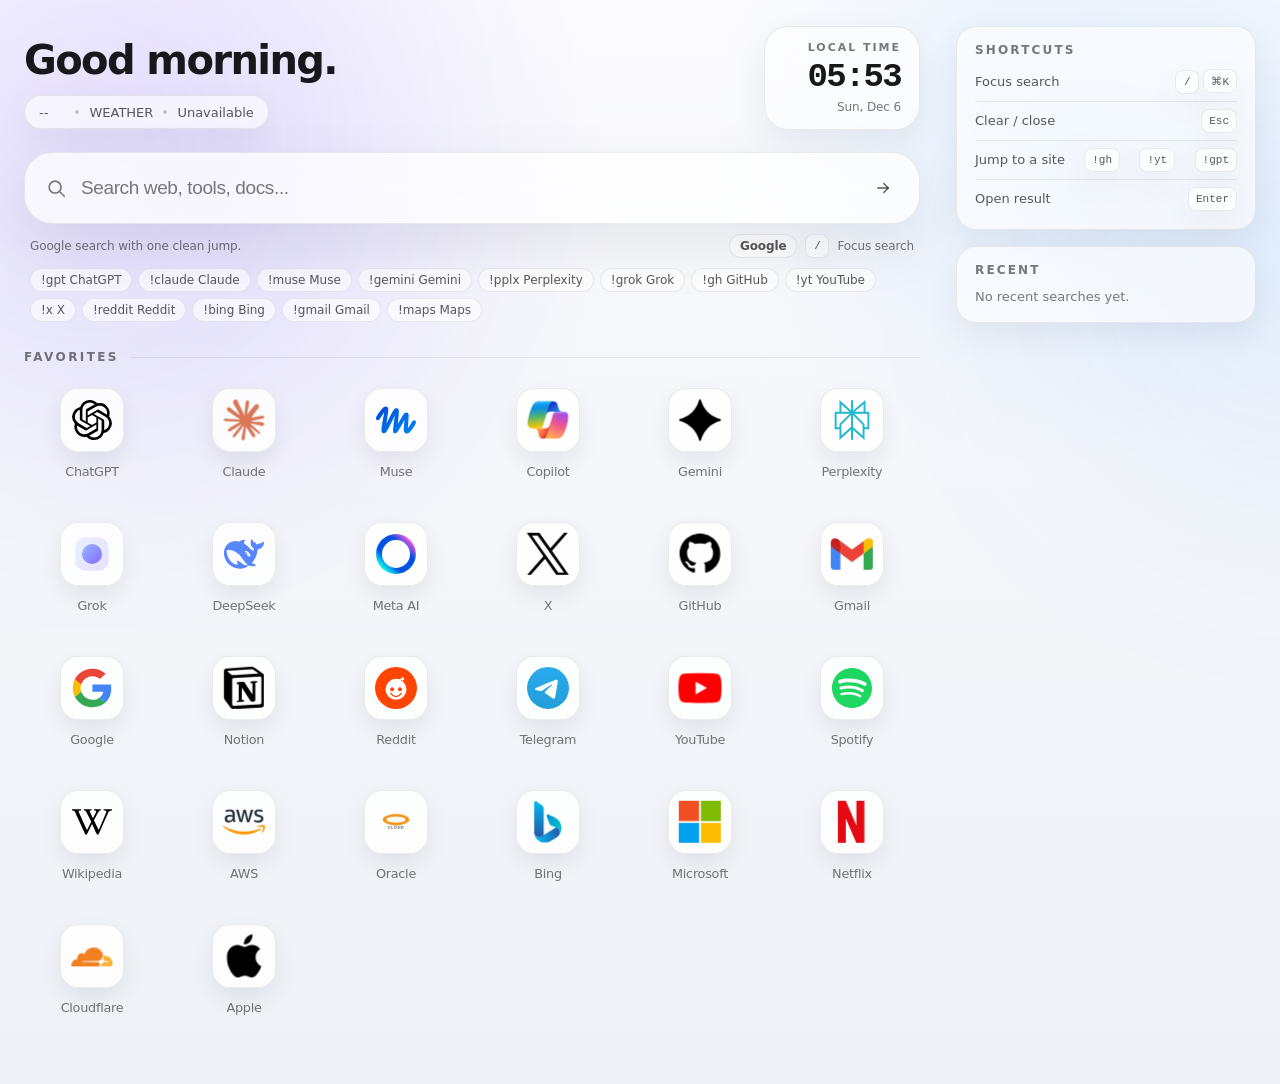
==== index.html @ a93d39d0 "Fix Grok icon: use official logomark (grok-v2.svg)" ====
<!doctype html>
<html lang="en">
<head>
  <meta charset="utf-8" />
  <meta name="viewport" content="width=device-width,initial-scale=1,viewport-fit=cover" />
  <title>Harveyi</title>
  <meta name="apple-mobile-web-app-capable" content="yes" />
  <meta name="apple-mobile-web-app-status-bar-style" content="black-translucent" />
  <meta name="color-scheme" content="light dark" />
  <meta name="theme-color" content="#f5f6fb" />

  <meta name="description" content="Harveyi — Google search with one clean jump to ChatGPT, Claude, Gemini, GitHub, Gmail, Notion, YouTube and more." />
  <meta name="theme-color" media="(prefers-color-scheme: light)" content="#f5f6fb" />
  <meta name="theme-color" media="(prefers-color-scheme: dark)" content="#091018" />
  <link rel="icon" href="data:image/svg+xml,%3Csvg xmlns='http://www.w3.org/2000/svg' viewBox='0 0 64 64'%3E%3Crect width='64' height='64' rx='16' fill='%237c5cff'/%3E%3Ctext x='32' y='44' font-size='36' font-family='sans-serif' font-weight='700' text-anchor='middle' fill='white'%3EH%3C/text%3E%3C/svg%3E" />

  <style>
    :root{
      --ease: cubic-bezier(0.16, 1, 0.3, 1);
      --bg-top:#fbfbfd;
      --bg-bottom:#eef1f7;
      --text:#18181b;
      --muted:rgba(24,24,27,0.58);
      --muted-strong:rgba(24,24,27,0.72);
      --hair:rgba(24,24,27,0.08);
      --surface:rgba(255,255,255,0.62);
      --surface-strong:rgba(255,255,255,0.84);
      --panel:rgba(255,255,255,0.72);
      --focus:rgba(0,122,255,0.24);
      --focus-border:rgba(0,122,255,0.42);
      --icon-default-opacity:0.68;
      --glow-opacity:0.14;
      --shadow-soft:0 12px 34px rgba(10,16,32,0.06);
      --shadow-panel:0 22px 60px rgba(10,16,32,0.08);
      --shadow-card:0 10px 22px rgba(10,16,32,0.07);
    }

    body.theme-night{
      --bg-top:#091018;
      --bg-bottom:#050913;
      --text:rgba(255,255,255,0.94);
      --muted:rgba(255,255,255,0.58);
      --muted-strong:rgba(255,255,255,0.74);
      --hair:rgba(255,255,255,0.10);
      --surface:rgba(17,23,34,0.62);
      --surface-strong:rgba(255,255,255,0.06);
      --panel:rgba(12,16,24,0.68);
      --focus:rgba(10,132,255,0.28);
      --focus-border:rgba(10,132,255,0.48);
      --icon-default-opacity:0.92;
      --glow-opacity:0.24;
      --shadow-soft:0 12px 36px rgba(0,0,0,0.22);
      --shadow-panel:0 28px 72px rgba(0,0,0,0.30);
      --shadow-card:0 14px 30px rgba(0,0,0,0.18);
    }

    *{ box-sizing:border-box; }
    html,body{ min-height:100%; }
    body{
      margin:0;
      min-height:100vh;
      font-family:-apple-system, BlinkMacSystemFont, "Segoe UI", system-ui, sans-serif;
      color:var(--text);
      background:
        radial-gradient(circle at 18% 18%, rgba(124,92,255,0.10), transparent 28%),
        radial-gradient(circle at 82% 12%, rgba(0,122,255,0.08), transparent 24%),
        linear-gradient(180deg, var(--bg-top), var(--bg-bottom));
      -webkit-font-smoothing:antialiased;
      text-rendering:optimizeLegibility;
      overflow-x:hidden;
      transition:background 900ms var(--ease), color 900ms var(--ease);
    }

    .bg-flow{
      position:fixed;
      inset:-20%;
      pointer-events:none;
      z-index:-2;
      filter:blur(120px);
      opacity:.34;
    }
    .blob{
      position:absolute;
      border-radius:999px;
      animation:drift 70s cubic-bezier(.45, 0, .55, 1) infinite alternate;
      background:radial-gradient(circle, var(--brand-color), transparent 64%);
    }
    .blob-a{
      --brand-color:rgba(124,92,255,0.48);
      width:66vmax;
      height:66vmax;
      left:-6vmax;
      top:-8vmax;
    }
    .blob-b{
      --brand-color:rgba(0,122,255,0.38);
      width:54vmax;
      height:54vmax;
      right:-8vmax;
      top:8vmax;
      animation-duration:82s;
    }

    @keyframes drift{
      from{ transform:translate(-6%, -8%) rotate(0deg); }
      to{ transform:translate(8%, 10%) rotate(12deg); }
    }

    @media (prefers-reduced-motion: reduce){
      *,*::before,*::after{ animation:none !important; transition:none !important; scroll-behavior:auto !important; }
      .bg-flow{ display:none; }
    }

    .wrap{
      width:min(1320px, calc(100% - 48px));
      margin:0 auto;
      padding:calc(26px + env(safe-area-inset-top)) 0 56px;
    }

    /* Desktop: main column + sticky right sidebar */
    .layout{
      display:grid;
      grid-template-columns:minmax(0, 1fr) 300px;
      gap:36px;
      align-items:start;
    }
    .main-col{ min-width:0; }
    .side-col{
      position:sticky;
      top:26px;
      display:flex;
      flex-direction:column;
      gap:16px;
    }
    .side-card{
      padding:16px 18px 18px;
      border-radius:20px;
      border:1px solid var(--hair);
      background:var(--surface);
      box-shadow:var(--shadow-soft);
      backdrop-filter:blur(22px);
      -webkit-backdrop-filter:blur(22px);
    }
    .side-card h3{
      margin:0 0 12px;
      font-size:12px;
      font-weight:700;
      letter-spacing:0.18em;
      text-transform:uppercase;
      color:var(--muted);
    }
    .shortcut-row{
      display:flex;
      align-items:center;
      justify-content:space-between;
      gap:10px;
      padding:7px 0;
      font-size:13px;
      color:var(--muted-strong);
      border-bottom:1px solid var(--hair);
    }
    .shortcut-row:last-child{ border-bottom:0; padding-bottom:0; }
    .shortcut-row:first-of-type{ padding-top:0; }
    .side-card .recent-row{ padding:0; }
    .side-card .recent-row[hidden]{ display:none; }
    .side-empty{
      font-size:13px;
      color:var(--muted);
    }
    @media (max-width:1099px){
      .layout{ display:block; }
      .side-col{ position:static; margin-top:28px; }
    }

    .hero{
      display:flex;
      align-items:flex-end;
      justify-content:space-between;
      gap:18px;
      margin-bottom:22px;
    }

    .hero-main{
      min-width:0;
      flex:1;
    }

    .greet{
      font-size:clamp(28px, 5vw, 38px);
      line-height:1.04;
      font-weight:700;
      letter-spacing:-0.04em;
      margin:0 0 12px;
    }

    .meta-row{
      display:flex;
      align-items:center;
      gap:10px;
      flex-wrap:wrap;
      min-height:36px;
    }

    .meta-pill,
    .time-card,
    .search{
      backdrop-filter:blur(22px);
      -webkit-backdrop-filter:blur(22px);
    }

    .meta-pill{
      display:inline-flex;
      align-items:center;
      gap:10px;
      min-height:34px;
      padding:0 14px;
      border-radius:999px;
      border:1px solid var(--hair);
      background:var(--surface);
      color:var(--muted-strong);
      font-size:13px;
      box-shadow:var(--shadow-soft);
      white-space:nowrap;
      max-width:100%;
    }

    .meta-pill #temp{ min-width:3.2ch; }
    .meta-pill #city{ min-width:7ch; }
    .meta-pill #condition{ min-width:8ch; }
    .sep{
      width:4px;
      height:4px;
      border-radius:999px;
      background:currentColor;
      opacity:.32;
      flex:none;
    }

    .time-card{
      flex:none;
      min-width:156px;
      padding:14px 18px 15px;
      border-radius:24px;
      border:1px solid var(--hair);
      background:var(--surface);
      box-shadow:var(--shadow-soft);
      text-align:right;
    }

    .time-label{
      margin-bottom:6px;
      font-size:11px;
      font-weight:650;
      letter-spacing:0.18em;
      text-transform:uppercase;
      color:var(--muted);
    }

    .clock{
      font-family:ui-monospace, "SF Mono", "JetBrains Mono", Menlo, monospace;
      font-size:clamp(28px, 4vw, 34px);
      line-height:1;
      font-weight:600;
      letter-spacing:-0.05em;
      white-space:nowrap;
    }

    .search-shell{
      margin-bottom:28px;
    }

    .search{
      display:flex;
      align-items:center;
      gap:14px;
      min-height:68px;
      padding:10px 12px 10px 20px;
      border-radius:28px;
      border:1px solid var(--hair);
      background:var(--panel);
      box-shadow:var(--shadow-panel);
      transition:transform .3s var(--ease), border-color .3s var(--ease), box-shadow .3s var(--ease);
    }

    .search:focus-within{
      transform:translateY(-1px) scale(1.005);
      border-color:var(--focus-border);
      box-shadow:0 0 0 4px var(--focus), var(--shadow-panel);
    }

    .search-icon{
      width:22px;
      height:22px;
      color:var(--muted);
      flex:none;
    }

    .search input{
      flex:1;
      width:100%;
      min-width:0;
      border:0;
      outline:none;
      background:transparent;
      color:var(--text);
      font-size:18px;
      letter-spacing:-0.02em;
      padding:0;
    }

    .search input::placeholder{
      color:var(--muted);
    }

    .search button{
      display:grid;
      place-items:center;
      width:48px;
      height:48px;
      border-radius:16px;
      border:1px solid transparent;
      background:transparent;
      color:var(--muted-strong);
      cursor:pointer;
      flex:none;
      transition:transform .22s var(--ease), background .22s var(--ease), color .22s var(--ease), border-color .22s var(--ease);
    }

    .search button:hover,
    .search button:focus-visible{
      outline:none;
      color:var(--text);
      background:var(--surface-strong);
      border-color:var(--focus-border);
      transform:scale(1.04);
    }

    .search-note{
      display:flex;
      align-items:center;
      justify-content:space-between;
      gap:12px;
      padding:10px 6px 0;
      font-size:12px;
      color:var(--muted);
      letter-spacing:-0.01em;
    }

    .date-line{
      margin-top:6px;
      font-size:12px;
      color:var(--muted);
      letter-spacing:-0.01em;
    }
    .engine-chip{
      display:inline-flex;
      align-items:center;
      gap:6px;
      min-height:24px;
      padding:0 10px;
      border-radius:999px;
      border:1px solid var(--hair);
      background:var(--surface);
      font-size:12px;
      font-weight:600;
      color:var(--muted-strong);
      white-space:nowrap;
    }
    .bang-hints{
      display:flex;
      flex-wrap:wrap;
      gap:6px;
      padding:10px 6px 0;
    }
    .bang-hints button{
      border:1px solid var(--hair);
      background:var(--surface);
      color:var(--muted-strong);
      border-radius:999px;
      padding:4px 10px;
      font-size:12px;
      cursor:pointer;
      font-family:inherit;
    }
    .bang-hints button:hover{ color:var(--text); border-color:var(--focus-border); }
    .recent-row{
      display:flex;
      flex-wrap:wrap;
      gap:6px;
      padding:10px 6px 0;
    }
    .recent-row button{
      border:1px solid var(--hair);
      background:transparent;
      color:var(--muted);
      border-radius:999px;
      padding:4px 10px;
      font-size:12px;
      cursor:pointer;
      font-family:inherit;
      max-width:220px;
      overflow:hidden;
      text-overflow:ellipsis;
      white-space:nowrap;
    }
    .recent-row button:hover{ color:var(--text); border-color:var(--focus-border); }
    .search-note-right{
      display:inline-flex;
      align-items:center;
      gap:8px;
      white-space:nowrap;
    }

    .kbd{
      display:inline-grid;
      place-items:center;
      min-width:24px;
      height:24px;
      padding:0 7px;
      border-radius:8px;
      border:1px solid var(--hair);
      background:var(--surface);
      box-shadow:var(--shadow-soft);
      font-family:ui-monospace, "SF Mono", "JetBrains Mono", Menlo, monospace;
      font-size:11px;
      color:var(--muted-strong);
    }

    .section-block{
      margin-top:26px;
    }

    .section-head{
      display:flex;
      align-items:center;
      gap:16px;
      margin-bottom:16px;
    }

    .section-copy{
      display:flex;
      align-items:center;
      gap:12px;
      min-width:0;
      flex:1;
    }

    .section-title{
      font-size:12px;
      font-weight:700;
      letter-spacing:0.20em;
      text-transform:uppercase;
      color:var(--muted);
      white-space:nowrap;
    }

    .section-line{
      height:1px;
      flex:1;
      background:var(--hair);
    }

    .grid{
      display:grid;
      grid-template-columns:repeat(auto-fit, minmax(104px, 1fr));
      gap:24px 18px;
    }

    .item{
      position:relative;
      display:flex;
      flex-direction:column;
      align-items:center;
      gap:12px;
      min-height:106px;
      padding:8px 4px 10px;
      text-decoration:none;
      color:var(--muted);
      border-radius:20px;
      isolation:isolate;
      -webkit-tap-highlight-color:transparent;
      transition:transform .24s var(--ease);
    }

    .item:active{
      transform:scale(0.97);
      transition-duration:.08s;
    }

    .item:focus-visible{ outline:none; }

    .item:focus-visible .icon{
      border-color:var(--focus-border);
      box-shadow:0 0 0 4px var(--focus), 0 16px 34px rgba(0,0,0,0.12);
    }

    .item:focus-visible .label,
    .item.is-active .label{
      color:var(--text);
    }

    .icon{
      width:60px;
      height:60px;
      position:relative;
      display:grid;
      place-items:center;
      overflow:hidden;
      border-radius:18px;
      border:1px solid var(--hair);
      background:var(--surface-strong);
      box-shadow:var(--shadow-card);
      transition:transform .26s var(--ease), box-shadow .26s var(--ease), border-color .26s var(--ease);
    }

    .icon img{
      width:38px;
      height:38px;
      object-fit:contain;
      transform:translateY(var(--y, 0px)) scale(var(--s, 1));
      filter:grayscale(100%) opacity(var(--icon-default-opacity));
      transition:transform .35s var(--ease), filter .35s var(--ease), opacity .35s var(--ease);
      will-change:filter, transform, opacity;
    }

    body.theme-night .white-invert .icon img{
      filter:grayscale(100%) invert(1) brightness(2) opacity(1);
    }

    .icon.gemini img.g1{ position:absolute; opacity:0; }
    .item:hover .icon.gemini img.g0,
    .item.is-active .icon.gemini img.g0{ opacity:0; }
    .item:hover .icon.gemini img.g1,
    .item.is-active .icon.gemini img.g1{ opacity:1; }

    @media (hover:hover) and (pointer:fine){
      .item:hover{ transform:translateY(-2px); }
      .item:hover .icon,
      .item.is-active .icon{
        box-shadow:0 18px 36px rgba(0,0,0,0.12);
      }
      .item:hover .icon img,
      .item.is-active .icon img{
        filter:grayscale(0%) invert(0%) brightness(1) opacity(1) !important;
        transform:translateY(calc(var(--y, 0px) - 6px)) scale(var(--s, 1));
      }
      .item:hover .icon::after,
      .item.is-active .icon::after{
        content:"";
        position:absolute;
        inset:-14px;
        border-radius:22px;
        z-index:-1;
        filter:blur(34px);
        opacity:var(--glow-opacity);
        background:radial-gradient(circle, var(--brand-color, #7c5cff), transparent 72%);
      }
      .item:hover .label{ color:var(--text); }
    }

    .label{
      width:100%;
      max-width:94px;
      font-size:12.8px;
      line-height:1.24;
      text-align:center;
      letter-spacing:-0.02em;
      color:inherit;
      overflow:hidden;
      display:-webkit-box;
      -webkit-box-orient:vertical;
      -webkit-line-clamp:2;
    }

    @media (min-width:1100px){
      .grid{
        grid-template-columns:repeat(6, 1fr);
        gap:22px 16px;
      }
      .icon{ width:64px; height:64px; }
      .icon img{
        filter:grayscale(0%) opacity(1);
        width:40px;
        height:40px;
      }
      .item{ min-height:112px; }
      .search{ min-height:72px; }
      .search input{ font-size:19px; }
      .greet{ font-size:40px; }
    }

    @media (max-width:720px){
      .hero{
        align-items:stretch;
        flex-direction:column;
      }
      .time-card{
        width:100%;
        text-align:left;
      }
    }

    @media (max-width:540px){
      .wrap{
        width:min(100% - 24px, 1080px);
        padding-top:calc(20px + env(safe-area-inset-top));
      }
      .greet{ margin-bottom:10px; }
      .search{
        min-height:62px;
        padding-left:16px;
      }
      .search input{ font-size:17px; }
      .search-note{
        flex-wrap:wrap;
        justify-content:flex-start;
      }
      .grid{
        grid-template-columns:repeat(auto-fit, minmax(92px, 1fr));
        gap:22px 12px;
      }
      .section-head{
        align-items:flex-start;
        flex-wrap:wrap;
      }
    }
  </style>
</head>
<body>
  <div class="bg-flow" aria-hidden="true">
    <div class="blob blob-a"></div>
    <div class="blob blob-b"></div>
  </div>

  <div class="wrap">
    <div class="layout">
    <main class="main-col">
    <header class="hero">
      <div class="hero-main">
        <div id="greet" class="greet">Hello.</div>
        <div class="meta-row">
          <div class="meta-pill" aria-live="polite">
            <span id="temp">…</span>
            <span class="sep" aria-hidden="true"></span>
            <span id="city">WEATHER</span>
            <span class="sep" aria-hidden="true"></span>
            <span id="condition">--</span>
          </div>
        </div>
      </div>

      <div class="time-card" aria-label="Current time">
        <div class="time-label">Local time</div>
        <div class="clock" id="clock">00:00</div>
        <div class="date-line" id="dateLine"></div>
      </div>
    </header>

    <section class="search-shell" aria-label="Quick search">
      <form class="search" id="searchForm" autocomplete="off" role="search" aria-label="Search the web">
        <svg class="search-icon" viewBox="0 0 24 24" fill="none" aria-hidden="true">
          <path d="M21 21l-4.35-4.35" stroke="currentColor" stroke-width="1.8" stroke-linecap="round"/>
          <circle cx="11" cy="11" r="6.5" stroke="currentColor" stroke-width="1.8"/>
        </svg>
        <input
          id="q"
          type="search"
          inputmode="search"
          autocomplete="off"
          autocapitalize="none"
          spellcheck="false"
          placeholder="Search web, tools, docs..."
          aria-label="Search query"
        />
        <button type="submit" aria-label="Search">
          <svg width="18" height="18" viewBox="0 0 24 24" fill="none" aria-hidden="true">
            <path d="M5 12h14" stroke="currentColor" stroke-width="1.8" stroke-linecap="round"/>
            <path d="M13 6l6 6-6 6" stroke="currentColor" stroke-width="1.8" stroke-linecap="round" stroke-linejoin="round"/>
          </svg>
        </button>
      </form>
      <div class="search-note">
        <span>Google search with one clean jump.</span>
        <span class="search-note-right"><span class="engine-chip" id="engineChip">Google</span><span class="kbd">/</span> Focus search</span>
      </div>
      <div class="bang-hints" id="bangHints" aria-label="Quick jumps"></div>
    </section>

    <section class="section-block">
      <div class="section-head">
        <div class="section-copy">
          <span class="section-title">Favorites</span>
          <span class="section-line"></span>
        </div>
      </div>
      <div id="ess" class="grid" role="list"></div>
    </section>

    </main>
    <aside class="side-col" aria-label="Shortcuts and recent">
      <div class="side-card">
        <h3>Shortcuts</h3>
        <div class="shortcut-row"><span>Focus search</span><span><span class="kbd">/</span> <span class="kbd">⌘K</span></span></div>
        <div class="shortcut-row"><span>Clear / close</span><span class="kbd">Esc</span></div>
        <div class="shortcut-row"><span>Jump to a site</span><span class="kbd">!gh</span> <span class="kbd">!yt</span> <span class="kbd">!gpt</span></div>
        <div class="shortcut-row"><span>Open result</span><span class="kbd">Enter</span></div>
      </div>
      <div class="side-card">
        <h3>Recent</h3>
        <div class="recent-row" id="recentRow" aria-label="Recent searches" hidden></div>
        <div class="side-empty" id="recentEmpty">No recent searches yet.</div>
      </div>
    </aside>
    </div>
  </div>

  <script>
    const ICON_BASE = "icons/";
    const SEARCH_ENGINE = "https://www.google.com/search?q=";
    // !bang quick jumps: type "!gh react" to search GitHub, "!yt lofi" for YouTube, etc.
    const BANGS = {
      g:      { label:"Google",  url:q => "https://www.google.com/search?q=" + encodeURIComponent(q) },
      google: { label:"Google",  url:q => "https://www.google.com/search?q=" + encodeURIComponent(q) },
      bing:   { label:"Bing",    url:q => "https://www.bing.com/search?q=" + encodeURIComponent(q) },
      yt:     { label:"YouTube", url:q => "https://www.youtube.com/results?search_query=" + encodeURIComponent(q) },
      youtube:{ label:"YouTube", url:q => "https://www.youtube.com/results?search_query=" + encodeURIComponent(q) },
      gh:     { label:"GitHub",  url:q => "https://github.com/search?q=" + encodeURIComponent(q) },
      github: { label:"GitHub",  url:q => "https://github.com/search?q=" + encodeURIComponent(q) },
      x:      { label:"X",       url:q => "https://x.com/search?q=" + encodeURIComponent(q) },
      reddit: { label:"Reddit",  url:q => "https://www.reddit.com/search/?q=" + encodeURIComponent(q) },
      gpt:    { label:"ChatGPT", url:q => "https://chatgpt.com/?q=" + encodeURIComponent(q) },
      chatgpt:{ label:"ChatGPT", url:q => "https://chatgpt.com/?q=" + encodeURIComponent(q) },
      claude: { label:"Claude",  url:q => "https://claude.ai/new?q=" + encodeURIComponent(q) },
      muse:   { label:"Muse",    url:q => "https://muse.ai/" },
      gemini: { label:"Gemini",  url:q => "https://gemini.google.com/app?q=" + encodeURIComponent(q) },
      copilot:{ label:"Copilot", url:q => "https://copilot.microsoft.com/?q=" + encodeURIComponent(q) },
      pplx:   { label:"Perplexity", url:q => "https://www.perplexity.ai/search?q=" + encodeURIComponent(q) },
      perplexity:{ label:"Perplexity", url:q => "https://www.perplexity.ai/search?q=" + encodeURIComponent(q) },
      grok:   { label:"Grok",    url:q => "https://grok.com/?q=" + encodeURIComponent(q) },
      deepseek:{ label:"DeepSeek", url:q => "https://chat.deepseek.com/" },
      metaai: { label:"Meta AI", url:q => "https://www.meta.ai/" },
      wiki:   { label:"Wikipedia", url:q => "https://en.wikipedia.org/wiki/Special:Search?search=" + encodeURIComponent(q) },
      spotify:{ label:"Spotify", url:q => "https://open.spotify.com/search/" + encodeURIComponent(q) },
      gmail:  { label:"Gmail",   url:q => "https://mail.google.com/mail/u/0/#search/" + encodeURIComponent(q) },
      maps:   { label:"Maps",    url:q => "https://www.google.com/maps/search/" + encodeURIComponent(q) },
    };
    const BANG_ORDER = ["gpt","claude","muse","gemini","pplx","grok","gh","yt","x","reddit","bing","gmail","maps"];
    const STORAGE_KEY_RECENT = "harveyi-recent-searches";
    const FALLBACK_LOCATION = { latitude: 36.0671, longitude: 120.3826, city: "QINGDAO" };
    const WEATHER_REFRESH_MS = 10 * 60 * 1000;
    const LOCATION_CACHE_MS = 30 * 60 * 1000;
    const FALLBACK_ICON = "data:image/svg+xml;charset=utf-8," + encodeURIComponent(`
      <svg xmlns="http://www.w3.org/2000/svg" width="72" height="72" viewBox="0 0 72 72">
        <defs>
          <linearGradient id="g" x1="0" x2="1" y1="0" y2="1">
            <stop offset="0%" stop-color="#8bb3ff"/>
            <stop offset="100%" stop-color="#7c5cff"/>
          </linearGradient>
        </defs>
        <rect x="6" y="6" width="60" height="60" rx="18" fill="url(#g)" opacity=".18"/>
        <circle cx="36" cy="36" r="18" fill="url(#g)" opacity=".9"/>
      </svg>
    `);

    const WEATHER_TEXT = {
      0: "Clear",
      1: "Mainly clear",
      2: "Partly cloudy",
      3: "Overcast",
      45: "Fog",
      48: "Rime fog",
      51: "Light drizzle",
      53: "Drizzle",
      55: "Dense drizzle",
      56: "Freezing drizzle",
      57: "Dense freezing drizzle",
      61: "Light rain",
      63: "Rain",
      65: "Heavy rain",
      66: "Freezing rain",
      67: "Heavy freezing rain",
      71: "Light snow",
      73: "Snow",
      75: "Heavy snow",
      77: "Snow grains",
      80: "Rain showers",
      81: "Heavy showers",
      82: "Violent showers",
      85: "Snow showers",
      86: "Heavy snow showers",
      95: "Thunderstorm",
      96: "Storm + hail",
      99: "Severe storm + hail"
    };

    const SITES = [
      { name:"ChatGPT", url:"https://chatgpt.com/", icon:"openai.svg", color:"#10a37f", section:"favorites", scale:1.00, offsetY:0, invertInDark:true },
      { name:"Claude", url:"https://claude.ai/", icon:"claude-color.svg", color:"#d97757", section:"favorites", scale:1.02, offsetY:0 },
      { name:"Muse", url:"https://muse.ai/", icon:"muse-v2.svg", color:"#0081fb", section:"favorites", scale:1.00, offsetY:0 },
      { name:"Copilot", url:"https://copilot.microsoft.com/", icon:"copilot-color.svg", color:"#0078d4", section:"favorites", scale:1.02, offsetY:0 },
      { name:"Gemini", url:"https://gemini.google.com/", icons:["gemini.svg", "gemini-color.svg"], dual:true, color:"#4e85ff", section:"favorites", scale:1.14, offsetY:0, invertInDark:true },
      { name:"Perplexity", url:"https://www.perplexity.ai/", icon:"perplexity-color.svg", color:"#20808d", section:"favorites", scale:1.00, offsetY:0 },
      { name:"Grok", url:"https://grok.com/", icon:"grok-v2.svg", color:"#000000", section:"favorites", scale:1.00, offsetY:0, invertInDark:true },
      { name:"DeepSeek", url:"https://chat.deepseek.com/", icon:"deepseek-color.svg", color:"#4d6bfe", section:"favorites", scale:1.00, offsetY:0 },
      { name:"Meta AI", url:"https://www.meta.ai/", icon:"metaai-color.svg", color:"#0081fb", section:"favorites", scale:1.00, offsetY:0 },
      { name:"X", url:"https://x.com/", icon:"x.svg", color:"#ffffff", section:"favorites", scale:1.06, offsetY:0, invertInDark:true },
      { name:"GitHub", url:"https://github.com/", icon:"github.svg", color:"#ffffff", section:"favorites", scale:1.02, offsetY:0, invertInDark:true },

      { name:"Gmail", url:"https://mail.google.com/", icon:"google-gmail.svg", color:"#ea4335", section:"favorites", scale:1.06, offsetY:0 },
      { name:"Google", url:"https://www.google.com/", icon:"google-color.svg", color:"#4285f4", section:"favorites", scale:1.05, offsetY:0 },
      { name:"Notion", url:"https://www.notion.so/", icon:"notion.svg", color:"#ffffff", section:"favorites", scale:1.06, offsetY:0, invertInDark:true },
      { name:"Reddit", url:"https://www.reddit.com/", icon:"reddit.svg", color:"#ff4500", section:"favorites", scale:1.05, offsetY:0, invertInDark:true },
      { name:"Telegram", url:"https://web.telegram.org/", icon:"telegram.svg", color:"#2aabee", section:"favorites", scale:1.05, offsetY:0, invertInDark:true },
      { name:"YouTube", url:"https://www.youtube.com/", icon:"youtube_red.svg", color:"#ff0000", section:"favorites", scale:1.08, offsetY:0 },
      { name:"Spotify", url:"https://open.spotify.com/", icon:"spotify-icon.svg", color:"#1db954", section:"favorites", scale:1.00, offsetY:0 },
      { name:"Wikipedia", url:"https://www.wikipedia.org/", icon:"wikipedia-color.svg", color:"#000000", section:"favorites", scale:1.00, offsetY:0, invertInDark:true },

      { name:"AWS", url:"https://aws.amazon.com/", icon:"aws.svg", color:"#ff9900", section:"more", scale:1.06, offsetY:0, invertInDark:true },
      { name:"Oracle", url:"https://www.oracle.com/cloud/sign-in.html/", icon:"oracle.svg", color:"#f80000", section:"more", scale:1.06, offsetY:0 },
      { name:"Bing", url:"https://www.bing.com/", icon:"bing.svg", color:"#008373", section:"more", scale:1.04, offsetY:0, invertInDark:true },
      { name:"Microsoft", url:"https://www.microsoft.com/", icon:"microsoft.svg", color:"#ffffff", section:"more", scale:1.06, offsetY:0, invertInDark:true },
      { name:"Netflix", url:"https://www.netflix.com/", icon:"netflix-icon.svg", color:"#e50914", section:"more", scale:1.06, offsetY:0, invertInDark:true },
      { name:"Cloudflare", url:"https://dash.cloudflare.com/", icon:"cloudflare-color.svg", color:"#f48120", section:"more", scale:1.03, offsetY:0 },
      { name:"Apple", url:"https://www.apple.com/", icon:"apple.svg", color:"#ffffff", section:"more", scale:1.08, offsetY:0, invertInDark:true }
    ];

    let weatherTimer = null;
    let clockTimer = null;
    let locationCache = null;

    function iconPath(filename){
      return ICON_BASE + encodeURIComponent(filename);
    }

    function createIconImage(filename, extraClass = ""){
      const img = document.createElement("img");
      if (extraClass) img.className = extraClass;
      img.src = iconPath(filename);
      img.loading = "lazy";
      img.decoding = "async";
      img.alt = "";
      img.addEventListener("error", () => {
        img.src = FALLBACK_ICON;
      }, { once:true });
      return img;
    }

    function createItem(site){
      const a = document.createElement("a");
      a.className = `item ${site.invertInDark ? "white-invert" : ""}`;
      a.href = site.url;
      a.target = "_blank";
      a.rel = "noopener noreferrer";
      a.role = "listitem";
      a.setAttribute("aria-label", `Open ${site.name}`);
      a.style.setProperty("--brand-color", site.color || "#7c5cff");
      a.style.setProperty("--s", String(site.scale ?? 1));
      a.style.setProperty("--y", `${site.offsetY ?? 0}px`);

      const icon = document.createElement("div");
      icon.className = `icon${site.dual ? " gemini" : ""}`;
      icon.setAttribute("aria-hidden", "true");

      if (site.dual && Array.isArray(site.icons)){
        icon.append(createIconImage(site.icons[0], "g0"), createIconImage(site.icons[1], "g1"));
      } else {
        icon.append(createIconImage(site.icon));
      }

      const label = document.createElement("div");
      label.className = "label";
      label.textContent = site.name;

      a.append(icon, label);
      return a;
    }

    function render(){
      const grid = document.getElementById("ess");
      const frag = document.createDocumentFragment();
      for (const site of SITES){
        frag.appendChild(createItem(site));
      }
      grid.replaceChildren(frag);
    }

    function updateGreeting(now = new Date()){
      const hour = now.getHours();
      let text = "Hello.";
      if (hour < 5) text = "Still up?";
      else if (hour < 12) text = "Good morning.";
      else if (hour < 17) text = "Good afternoon.";
      else if (hour < 22) text = "Good evening.";
      else text = "Good night.";
      document.getElementById("greet").textContent = text;
    }

    function shouldUseDarkTheme(){
      const media = window.matchMedia ? window.matchMedia("(prefers-color-scheme: dark)") : null;
      if (media && typeof media.matches === "boolean") return media.matches;
      const hour = new Date().getHours();
      return hour >= 18 || hour < 7;
    }

    function updateTheme(){
      const isDark = shouldUseDarkTheme();
      document.body.classList.toggle("theme-night", isDark);
      document.documentElement.style.colorScheme = isDark ? "dark" : "light";
      const themeMeta = document.querySelector('meta[name="theme-color"]');
      if (themeMeta) themeMeta.setAttribute("content", isDark ? "#091018" : "#f5f6fb");
    }

    function formatTime(date){
      return new Intl.DateTimeFormat(navigator.language || "en-US", {
        hour: "2-digit",
        minute: "2-digit",
        hour12: false,
        hourCycle: "h23"
      }).format(date);
    }

    function updateClock(){
      const now = new Date();
      document.getElementById("clock").textContent = formatTime(now);
      const dateEl = document.getElementById("dateLine");
      if (dateEl){
        dateEl.textContent = new Intl.DateTimeFormat(navigator.language || "en-US", {
          weekday: "short", month: "short", day: "numeric"
        }).format(now);
      }
      updateGreeting(now);
      updateTheme();
    }

    function scheduleClock(){
      updateClock();
      clearTimeout(clockTimer);
      const now = new Date();
      const msUntilNextMinute = ((60 - now.getSeconds()) * 1000) - now.getMilliseconds() + 20;
      clockTimer = setTimeout(scheduleClock, msUntilNextMinute);
    }

    async function fetchJSON(url, { timeout = 5000 } = {}){
      const controller = new AbortController();
      const timer = setTimeout(() => controller.abort(), timeout);
      try {
        const response = await fetch(url, {
          cache: "no-store",
          signal: controller.signal,
          headers: { "Accept": "application/json" }
        });
        if (!response.ok) throw new Error(`HTTP ${response.status}`);
        return await response.json();
      } finally {
        clearTimeout(timer);
      }
    }

    async function getGrantedGeolocation(){
      if (!("geolocation" in navigator)) return null;
      try {
        if (!("permissions" in navigator) || !navigator.permissions.query) return null;
        const status = await navigator.permissions.query({ name: "geolocation" });
        if (status.state !== "granted") return null;
      } catch {
        return null;
      }

      return new Promise((resolve) => {
        navigator.geolocation.getCurrentPosition(
          (pos) => resolve({
            latitude: pos.coords.latitude,
            longitude: pos.coords.longitude,
            city: "LOCAL"
          }),
          () => resolve(null),
          {
            enableHighAccuracy: false,
            timeout: 4000,
            maximumAge: LOCATION_CACHE_MS
          }
        );
      });
    }

    async function getLocation(){
      if (locationCache && (Date.now() - locationCache.at) < LOCATION_CACHE_MS){
        return locationCache.data;
      }

      const preciseLocation = await getGrantedGeolocation();
      if (preciseLocation){
        locationCache = { at: Date.now(), data: preciseLocation };
        return preciseLocation;
      }

      // IP geolocation with fallbacks: ipapi.co is often rate-limited, so try
      // ip-api.com next, then fall back to a fixed home city instead of "--".
      const ipEndpoints = [
        { url:"https://ipapi.co/json/", parse:j => ({ latitude:j.latitude, longitude:j.longitude, city:String(j.city || "LOCAL").toUpperCase() }) },
        { url:"https://ip-api.com/json/?fields=status,city,lat,lon", parse:j => j.status === "success" ? ({ latitude:j.lat, longitude:j.lon, city:String(j.city || "LOCAL").toUpperCase() }) : null },
      ];
      for (const ep of ipEndpoints){
        try {
          const j = await fetchJSON(ep.url, { timeout: 4000 });
          const location = ep.parse(j);
          if (location && typeof location.latitude === "number" && typeof location.longitude === "number"){
            locationCache = { at: Date.now(), data: location };
            return location;
          }
        } catch {}
      }
      locationCache = { at: Date.now(), data: FALLBACK_LOCATION };
      return FALLBACK_LOCATION;
    }

    async function updateWeather(){
      const tempEl = document.getElementById("temp");
      const cityEl = document.getElementById("city");
      const condEl = document.getElementById("condition");

      try {
        const location = await getLocation();
        const weather = await fetchJSON(
          `https://api.open-meteo.com/v1/forecast?latitude=${encodeURIComponent(location.latitude)}&longitude=${encodeURIComponent(location.longitude)}&current=temperature_2m,weather_code&temperature_unit=celsius`,
          { timeout: 5000 }
        );

        const current = weather.current || {};
        const temperature = typeof current.temperature_2m === "number" ? `${Math.round(current.temperature_2m)}°C` : "--";
        const weatherText = WEATHER_TEXT[current.weather_code] || "Weather";

        tempEl.textContent = temperature;
        tempEl.dataset.ok = "1";
        cityEl.textContent = location.city || "LOCAL";
        condEl.textContent = weatherText;
      } catch {
        if (!tempEl.dataset.ok){
          tempEl.textContent = "--";
          cityEl.textContent = "WEATHER";
          condEl.textContent = "Unavailable";
        }
      }
    }

    function scheduleWeather(){
      clearInterval(weatherTimer);
      updateWeather();
      weatherTimer = setInterval(updateWeather, WEATHER_REFRESH_MS);
    }

    function enableTapWake(){
      let activeEl = null;
      let timer = null;

      const coarsePointer = () => window.matchMedia && window.matchMedia("(hover: none), (pointer: coarse)").matches;
      const clearActive = () => {
        if (activeEl) activeEl.classList.remove("is-active");
        activeEl = null;
        if (timer) clearTimeout(timer);
        timer = null;
      };
      const wake = (a) => {
        clearActive();
        a.classList.add("is-active");
        activeEl = a;
        timer = setTimeout(clearActive, 900);
      };

      document.addEventListener("pointerdown", (e) => {
        if (!coarsePointer()) return;
        const a = e.target.closest("a.item");
        if (!a) { clearActive(); return; }
        if (a !== activeEl){
          e.preventDefault();
          wake(a);
        }
      }, { passive:false, capture:true });

      document.addEventListener("click", (e) => {
        if (!coarsePointer()) return;
        const a = e.target.closest("a.item");
        if (!a) { clearActive(); return; }
        if (a === activeEl) return;
        e.preventDefault();
        e.stopPropagation();
        wake(a);
      }, { capture:true });

      document.addEventListener("scroll", clearActive, { passive:true });
    }

    function isTextInput(target){
      if (!target) return false;
      const tag = target.tagName;
      return target.isContentEditable || tag === "INPUT" || tag === "TEXTAREA" || tag === "SELECT";
    }

    function focusSearch(){
      const input = document.getElementById("q");
      input.focus({ preventScroll:true });
      input.select();
    }

    function parseBang(raw){
      const m = raw.match(/^!([a-z]+)\s+(.+)$/i);
      if (!m) return null;
      const bang = BANGS[m[1].toLowerCase()];
      return bang ? { bang, query: m[2].trim() } : null;
    }

    function resolveSearchUrl(raw){
      const parsed = parseBang(raw);
      if (parsed && parsed.query) return parsed.bang.url(parsed.query);
      // bare domain? go straight there instead of Googling it
      if (/^([a-z0-9-]+\.)+[a-z]{2,}(\/\S*)?$/i.test(raw) && !/\s/.test(raw)){
        return "https://" + raw;
      }
      return SEARCH_ENGINE + encodeURIComponent(raw);
    }

    function updateEngineChip(value){
      const chip = document.getElementById("engineChip");
      if (!chip) return;
      const parsed = parseBang(value.trim());
      chip.textContent = parsed ? parsed.bang.label : "Google";
    }

    function renderBangHints(){
      const box = document.getElementById("bangHints");
      if (!box) return;
      box.replaceChildren(...BANG_ORDER.map((key) => {
        const b = document.createElement("button");
        b.type = "button";
        b.dataset.bang = key;
        b.textContent = "!" + key + " " + BANGS[key].label;
        return b;
      }));
    }

    function loadRecent(){
      try { return JSON.parse(localStorage.getItem(STORAGE_KEY_RECENT) || "[]"); } catch { return []; }
    }

    function saveRecent(raw){
      try {
        const list = loadRecent().filter((x) => x !== raw);
        list.unshift(raw);
        localStorage.setItem(STORAGE_KEY_RECENT, JSON.stringify(list.slice(0, 5)));
      } catch {}
    }

    function renderRecent(){
      const box = document.getElementById("recentRow");
      if (!box) return;
      const list = loadRecent();
      box.hidden = list.length === 0;
      const empty = document.getElementById("recentEmpty");
      if (empty) empty.hidden = list.length !== 0;
      box.replaceChildren(...list.map((q) => {
        const b = document.createElement("button");
        b.type = "button";
        b.dataset.q = q;
        b.textContent = q;
        b.title = q;
        return b;
      }));
    }

    function bindEvents(){
      document.getElementById("searchForm").addEventListener("submit", (e) => {
        e.preventDefault();
        const raw = document.getElementById("q").value.trim();
        if (!raw) return;
        window.open(resolveSearchUrl(raw), "_blank", "noopener,noreferrer");
        saveRecent(raw);
        renderRecent();
      });

      const input = document.getElementById("q");
      input.addEventListener("input", () => { updateEngineChip(input.value); });
      document.getElementById("bangHints").addEventListener("click", (e) => {
        const b = e.target.closest("button[data-bang]");
        if (!b) return;
        input.value = "!" + b.dataset.bang + " ";
        input.focus();
        updateEngineChip(input.value);
      });
      document.getElementById("recentRow").addEventListener("click", (e) => {
        const b = e.target.closest("button[data-q]");
        if (!b) return;
        input.value = b.dataset.q;
        input.focus();
        updateEngineChip(input.value);
      });
      renderBangHints();
      renderRecent();

      document.addEventListener("keydown", (e) => {
        if ((e.key === "/" || ((e.metaKey || e.ctrlKey) && e.key.toLowerCase() === "k")) && !e.altKey && !isTextInput(document.activeElement)){
          e.preventDefault();
          focusSearch();
        }

        if (e.key === "Escape" && document.activeElement === document.getElementById("q")){
          if (document.getElementById("q").value){
            document.getElementById("q").value = "";
          } else {
            document.getElementById("q").blur();
          }
        }
      });

      if (window.matchMedia){
        const darkMedia = window.matchMedia("(prefers-color-scheme: dark)");
        const onThemeChange = () => updateTheme();
        if (typeof darkMedia.addEventListener === "function") darkMedia.addEventListener("change", onThemeChange);
        else if (typeof darkMedia.addListener === "function") darkMedia.addListener(onThemeChange);
      }
    }

    function init(){
      updateTheme();
      updateGreeting(new Date());
      render();
      scheduleClock();
      scheduleWeather();
      bindEvents();
      enableTapWake();
    }

    init();
  </script>
</body>
</html>
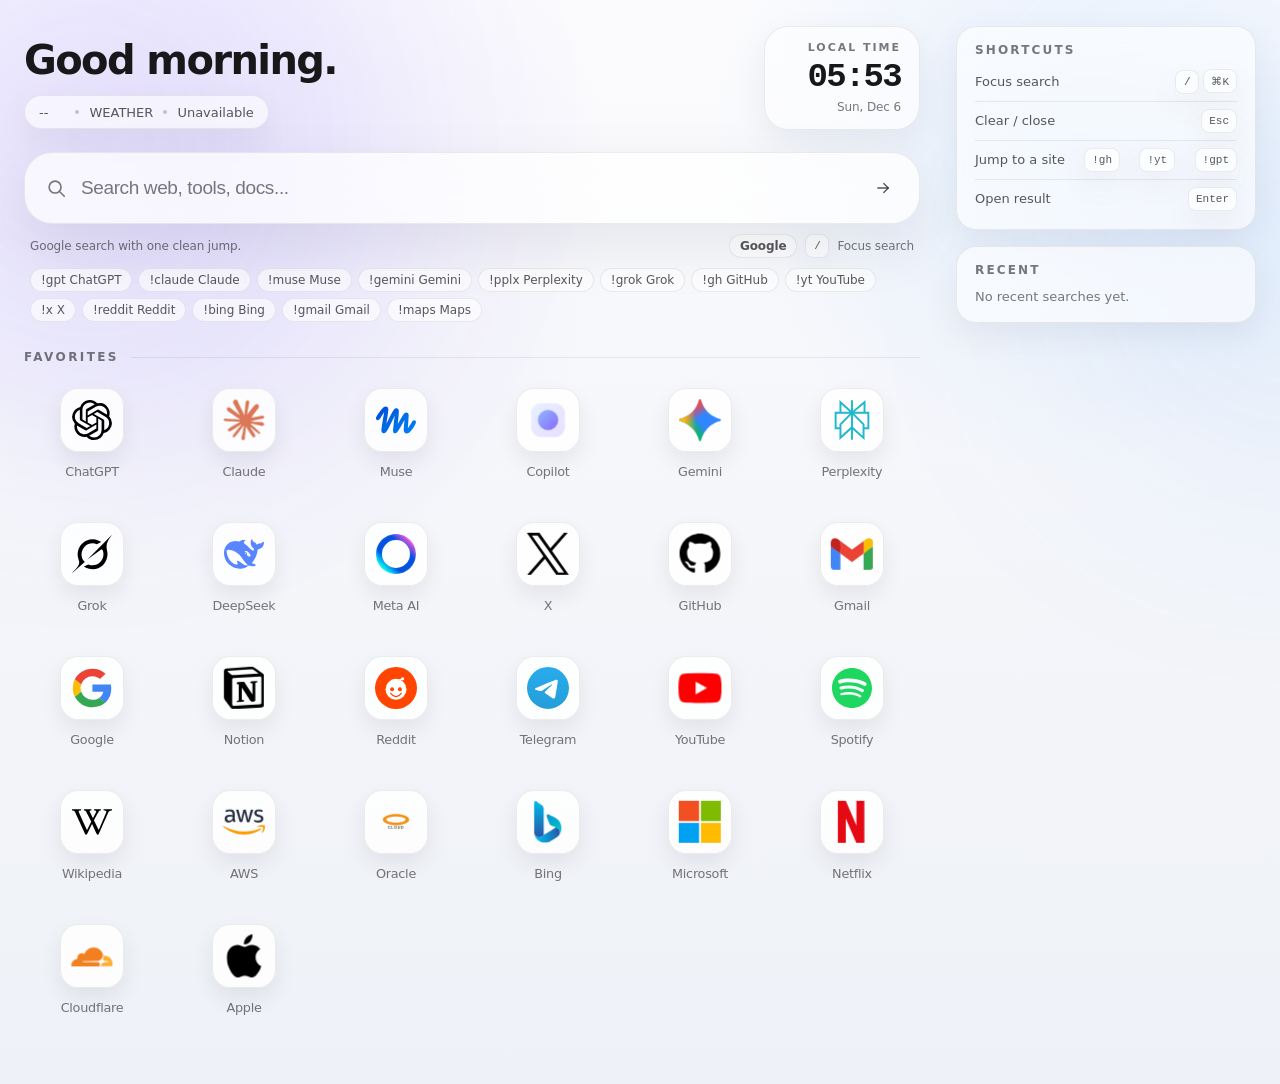
==== commit 3d6f1815: "Gemini single color icon, drop dual-icon swap; Copilot new official icon" ====
--- a/index.html
+++ b/index.html
@@ -526,12 +526,6 @@
     body.theme-night .white-invert .icon img{
       filter:grayscale(100%) invert(1) brightness(2) opacity(1);
     }
-
-    .icon.gemini img.g1{ position:absolute; opacity:0; }
-    .item:hover .icon.gemini img.g0,
-    .item.is-active .icon.gemini img.g0{ opacity:0; }
-    .item:hover .icon.gemini img.g1,
-    .item.is-active .icon.gemini img.g1{ opacity:1; }
 
     @media (hover:hover) and (pointer:fine){
       .item:hover{ transform:translateY(-2px); }
@@ -797,8 +791,8 @@
       { name:"ChatGPT", url:"https://chatgpt.com/", icon:"openai.svg", color:"#10a37f", section:"favorites", scale:1.00, offsetY:0, invertInDark:true },
       { name:"Claude", url:"https://claude.ai/", icon:"claude-color.svg", color:"#d97757", section:"favorites", scale:1.02, offsetY:0 },
       { name:"Muse", url:"https://muse.ai/", icon:"muse-v2.svg", color:"#0081fb", section:"favorites", scale:1.00, offsetY:0 },
-      { name:"Copilot", url:"https://copilot.microsoft.com/", icon:"copilot-color.svg", color:"#0078d4", section:"favorites", scale:1.02, offsetY:0 },
-      { name:"Gemini", url:"https://gemini.google.com/", icons:["gemini.svg", "gemini-color.svg"], dual:true, color:"#4e85ff", section:"favorites", scale:1.14, offsetY:0, invertInDark:true },
+      { name:"Copilot", url:"https://copilot.microsoft.com/", icon:"copilot-v2.svg", color:"#0078d4", section:"favorites", scale:1.02, offsetY:0 },
+      { name:"Gemini", url:"https://gemini.google.com/", icon:"gemini-color.svg", color:"#4e85ff", section:"favorites", scale:1.14, offsetY:0 },
       { name:"Perplexity", url:"https://www.perplexity.ai/", icon:"perplexity-color.svg", color:"#20808d", section:"favorites", scale:1.00, offsetY:0 },
       { name:"Grok", url:"https://grok.com/", icon:"grok-v2.svg", color:"#000000", section:"favorites", scale:1.00, offsetY:0, invertInDark:true },
       { name:"DeepSeek", url:"https://chat.deepseek.com/", icon:"deepseek-color.svg", color:"#4d6bfe", section:"favorites", scale:1.00, offsetY:0 },
@@ -858,14 +852,9 @@
       a.style.setProperty("--y", `${site.offsetY ?? 0}px`);
 
       const icon = document.createElement("div");
-      icon.className = `icon${site.dual ? " gemini" : ""}`;
+      icon.className = "icon";
       icon.setAttribute("aria-hidden", "true");
-
-      if (site.dual && Array.isArray(site.icons)){
-        icon.append(createIconImage(site.icons[0], "g0"), createIconImage(site.icons[1], "g1"));
-      } else {
-        icon.append(createIconImage(site.icon));
-      }
+      icon.append(createIconImage(site.icon));
 
       const label = document.createElement("div");
       label.className = "label";
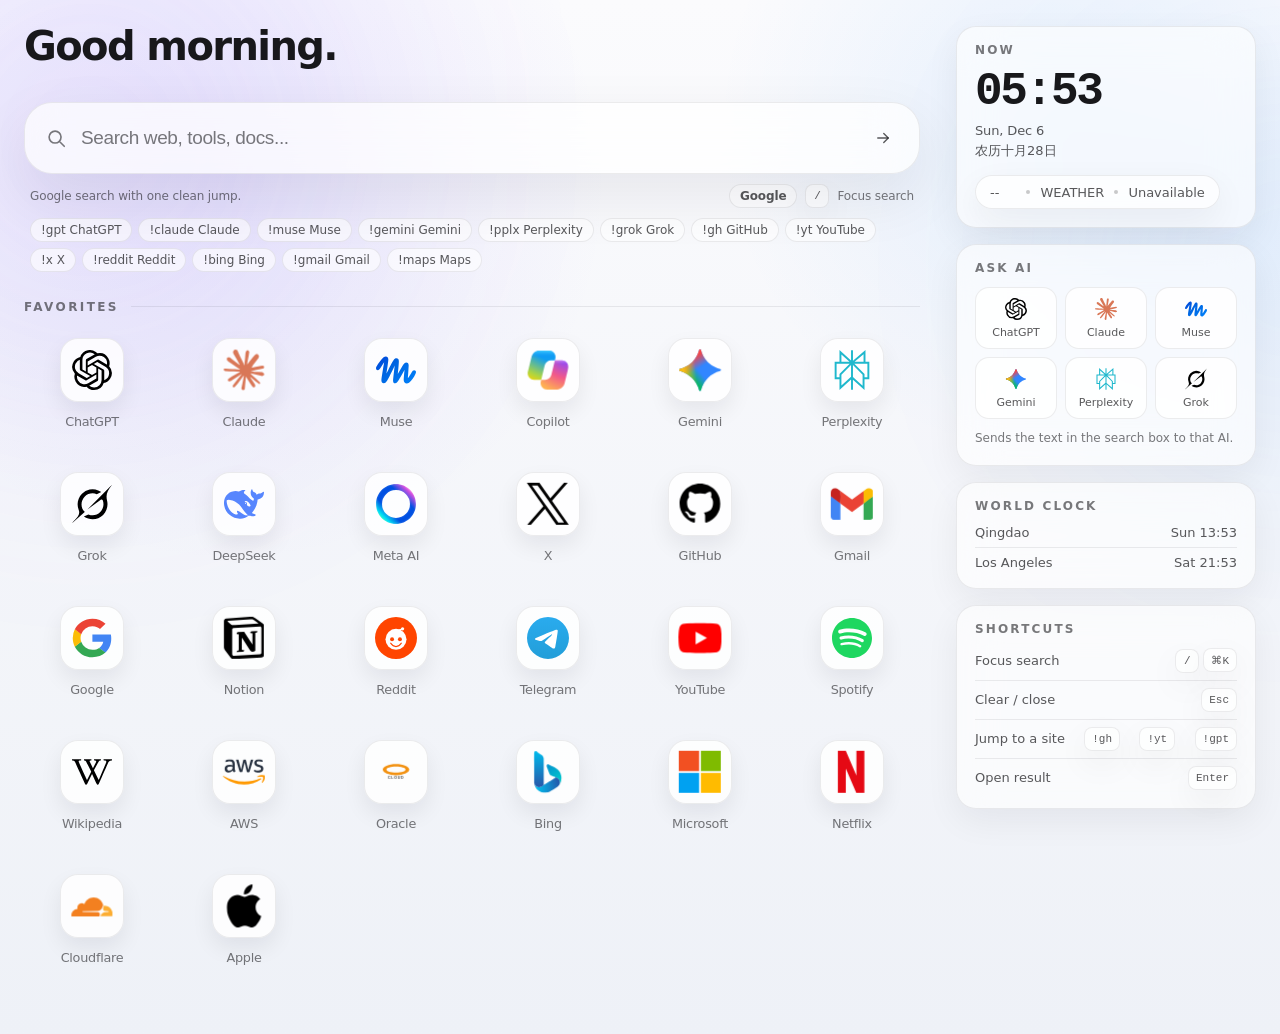
==== commit 1a9ccff6: "Today sidebar: Now card, Ask AI, upgraded Recent, World clock" ====
--- a/index.html
+++ b/index.html
@@ -149,6 +149,35 @@
       text-transform:uppercase;
       color:var(--muted);
     }
+    .ai-grid{
+      display:grid;
+      grid-template-columns:repeat(3, 1fr);
+      gap:8px;
+    }
+    .ai-btn{
+      display:flex;
+      flex-direction:column;
+      align-items:center;
+      gap:6px;
+      padding:10px 4px 9px;
+      border-radius:14px;
+      border:1px solid var(--hair);
+      background:var(--surface-strong);
+      color:var(--muted-strong);
+      font-size:11px;
+      font-family:inherit;
+      cursor:pointer;
+      transition:border-color .2s var(--ease), transform .2s var(--ease);
+    }
+    .ai-btn:hover{ border-color:var(--focus-border); transform:translateY(-1px); }
+    .ai-btn img{ width:22px; height:22px; object-fit:contain; }
+    body.theme-night .ai-btn img.invert-dark{ filter:invert(1); }
+    .ai-note{
+      margin-top:10px;
+      font-size:12px;
+      line-height:1.5;
+      color:var(--muted);
+    }
     .shortcut-row{
       display:flex;
       align-items:center;
@@ -161,15 +190,67 @@
     }
     .shortcut-row:last-child{ border-bottom:0; padding-bottom:0; }
     .shortcut-row:first-of-type{ padding-top:0; }
-    .side-card .recent-row{ padding:0; }
-    .side-card .recent-row[hidden]{ display:none; }
-    .side-empty{
+    .side-card .recent-row{ display:block; padding:0; }
+    .recent-head{
+      display:flex;
+      align-items:baseline;
+      justify-content:space-between;
+      margin-bottom:6px;
+    }
+    .recent-head h3{ margin-bottom:0; }
+    .clear-btn{
+      border:0;
+      background:none;
+      padding:0;
+      font-size:12px;
+      font-family:inherit;
+      color:var(--muted);
+      cursor:pointer;
+    }
+    .clear-btn:hover{ color:var(--text); }
+    .recent-item{
+      display:flex;
+      align-items:center;
+      gap:4px;
+      padding:7px 0;
+      border-bottom:1px solid var(--hair);
+    }
+    .recent-item:last-child{ border-bottom:0; padding-bottom:0; }
+    .recent-item button[data-q]{
+      flex:1;
+      min-width:0;
+      max-width:none;
+      border:0;
+      background:none;
+      padding:0;
       font-size:13px;
+      font-family:inherit;
+      text-align:left;
+      color:var(--muted-strong);
+      cursor:pointer;
+      overflow:hidden;
+      text-overflow:ellipsis;
+      white-space:nowrap;
+    }
+    .recent-item button[data-q]:hover{ color:var(--text); }
+    .recent-item button[data-del]{
+      flex:none;
+      width:22px;
+      height:22px;
+      border:0;
+      border-radius:999px;
+      background:none;
       color:var(--muted);
-    }
+      font-size:15px;
+      line-height:1;
+      cursor:pointer;
+    }
+    .recent-item button[data-del]:hover{ color:var(--text); background:var(--surface-strong); }
     @media (max-width:1099px){
-      .layout{ display:block; }
-      .side-col{ position:static; margin-top:28px; }
+      .layout{ display:flex; flex-direction:column; }
+      .side-col{ display:contents; }
+      .side-card{ margin-top:16px; }
+      .now-card{ order:-1; margin-top:0; }
     }
 
     .hero{
@@ -193,16 +274,7 @@
       margin:0 0 12px;
     }
 
-    .meta-row{
-      display:flex;
-      align-items:center;
-      gap:10px;
-      flex-wrap:wrap;
-      min-height:36px;
-    }
-
     .meta-pill,
-    .time-card,
     .search{
       backdrop-filter:blur(22px);
       -webkit-backdrop-filter:blur(22px);
@@ -236,24 +308,20 @@
       flex:none;
     }
 
-    .time-card{
-      flex:none;
-      min-width:156px;
-      padding:14px 18px 15px;
-      border-radius:24px;
-      border:1px solid var(--hair);
-      background:var(--surface);
-      box-shadow:var(--shadow-soft);
-      text-align:right;
-    }
-
-    .time-label{
-      margin-bottom:6px;
-      font-size:11px;
-      font-weight:650;
-      letter-spacing:0.18em;
-      text-transform:uppercase;
-      color:var(--muted);
+    .now-card .clock{
+      font-size:46px;
+      font-weight:700;
+      margin:2px 0 6px;
+    }
+    .now-card .date-line,
+    .now-card .lunar-line{
+      font-size:13px;
+      line-height:1.55;
+      color:var(--muted-strong);
+    }
+    .now-card .meta-pill{
+      margin-top:14px;
+      max-width:100%;
     }
 
     .clock{
@@ -588,10 +656,6 @@
         align-items:stretch;
         flex-direction:column;
       }
-      .time-card{
-        width:100%;
-        text-align:left;
-      }
     }
 
     @media (max-width:540px){
@@ -632,21 +696,6 @@
     <header class="hero">
       <div class="hero-main">
         <div id="greet" class="greet">Hello.</div>
-        <div class="meta-row">
-          <div class="meta-pill" aria-live="polite">
-            <span id="temp">…</span>
-            <span class="sep" aria-hidden="true"></span>
-            <span id="city">WEATHER</span>
-            <span class="sep" aria-hidden="true"></span>
-            <span id="condition">--</span>
-          </div>
-        </div>
-      </div>
-
-      <div class="time-card" aria-label="Current time">
-        <div class="time-label">Local time</div>
-        <div class="clock" id="clock">00:00</div>
-        <div class="date-line" id="dateLine"></div>
       </div>
     </header>
 
@@ -691,18 +740,47 @@
     </section>
 
     </main>
-    <aside class="side-col" aria-label="Shortcuts and recent">
+    <aside class="side-col" aria-label="Today sidebar">
+      <div class="side-card now-card">
+        <h3>Now</h3>
+        <div class="clock" id="clock">00:00</div>
+        <div class="date-line" id="dateLine"></div>
+        <div class="lunar-line" id="lunarLine"></div>
+        <div class="meta-pill" aria-live="polite">
+          <span id="temp">…</span>
+          <span class="sep" aria-hidden="true"></span>
+          <span id="city">WEATHER</span>
+          <span class="sep" aria-hidden="true"></span>
+          <span id="condition">--</span>
+        </div>
+      </div>
+      <div class="side-card">
+        <h3>Ask AI</h3>
+        <div class="ai-grid" id="aiGrid" aria-label="Send search to an AI">
+          <button type="button" class="ai-btn" data-bang="gpt"><img class="invert-dark" src="icons/openai.svg" alt=""><span>ChatGPT</span></button>
+          <button type="button" class="ai-btn" data-bang="claude"><img src="icons/claude-color.svg" alt=""><span>Claude</span></button>
+          <button type="button" class="ai-btn" data-bang="muse"><img src="icons/muse-v2.svg" alt=""><span>Muse</span></button>
+          <button type="button" class="ai-btn" data-bang="gemini"><img src="icons/gemini-color.svg" alt=""><span>Gemini</span></button>
+          <button type="button" class="ai-btn" data-bang="pplx"><img src="icons/perplexity-color.svg" alt=""><span>Perplexity</span></button>
+          <button type="button" class="ai-btn" data-bang="grok"><img class="invert-dark" src="icons/grok-v2.svg" alt=""><span>Grok</span></button>
+        </div>
+        <div class="ai-note">Sends the text in the search box to that AI.</div>
+      </div>
+      <div class="side-card" id="recentCard" hidden>
+        <div class="recent-head"><h3>Recent</h3><button type="button" class="clear-btn" id="clearRecent">Clear</button></div>
+        <div class="recent-row" id="recentRow" aria-label="Recent searches"></div>
+      </div>
+      <div class="side-card">
+        <h3>World clock</h3>
+        <div class="shortcut-row"><span>Qingdao</span><span id="timeQD">--:--</span></div>
+        <div class="shortcut-row"><span>Los Angeles</span><span id="timeLA">--:--</span></div>
+      </div>
       <div class="side-card">
         <h3>Shortcuts</h3>
         <div class="shortcut-row"><span>Focus search</span><span><span class="kbd">/</span> <span class="kbd">⌘K</span></span></div>
         <div class="shortcut-row"><span>Clear / close</span><span class="kbd">Esc</span></div>
         <div class="shortcut-row"><span>Jump to a site</span><span class="kbd">!gh</span> <span class="kbd">!yt</span> <span class="kbd">!gpt</span></div>
         <div class="shortcut-row"><span>Open result</span><span class="kbd">Enter</span></div>
-      </div>
-      <div class="side-card">
-        <h3>Recent</h3>
-        <div class="recent-row" id="recentRow" aria-label="Recent searches" hidden></div>
-        <div class="side-empty" id="recentEmpty">No recent searches yet.</div>
       </div>
     </aside>
     </div>
@@ -908,6 +986,20 @@
       }).format(date);
     }
 
+    function updateWorldClock(now = new Date()){
+      const fmt = (tz) => {
+        try {
+          return new Intl.DateTimeFormat("en-US", {
+            weekday: "short", hour: "2-digit", minute: "2-digit", hour12: false, timeZone: tz
+          }).format(now);
+        } catch { return "--:--"; }
+      };
+      const qd = document.getElementById("timeQD");
+      if (qd) qd.textContent = fmt("Asia/Shanghai");
+      const la = document.getElementById("timeLA");
+      if (la) la.textContent = fmt("America/Los_Angeles");
+    }
+
     function updateClock(){
       const now = new Date();
       document.getElementById("clock").textContent = formatTime(now);
@@ -917,6 +1009,15 @@
           weekday: "short", month: "short", day: "numeric"
         }).format(now);
       }
+      const lunarEl = document.getElementById("lunarLine");
+      if (lunarEl){
+        try {
+          lunarEl.textContent = "农历" + new Intl.DateTimeFormat("zh-CN-u-ca-chinese", {
+            month: "long", day: "numeric"
+          }).format(now);
+        } catch { lunarEl.textContent = ""; }
+      }
+      updateWorldClock(now);
       updateGreeting(now);
       updateTheme();
     }
@@ -1141,18 +1242,26 @@
 
     function renderRecent(){
       const box = document.getElementById("recentRow");
-      if (!box) return;
+      const card = document.getElementById("recentCard");
+      if (!box || !card) return;
       const list = loadRecent();
-      box.hidden = list.length === 0;
-      const empty = document.getElementById("recentEmpty");
-      if (empty) empty.hidden = list.length !== 0;
+      card.hidden = list.length === 0;
       box.replaceChildren(...list.map((q) => {
+        const row = document.createElement("div");
+        row.className = "recent-item";
         const b = document.createElement("button");
         b.type = "button";
         b.dataset.q = q;
         b.textContent = q;
         b.title = q;
-        return b;
+        const del = document.createElement("button");
+        del.type = "button";
+        del.dataset.del = q;
+        del.textContent = "×";
+        del.title = "Remove";
+        del.setAttribute("aria-label", `Remove ${q}`);
+        row.append(b, del);
+        return row;
       }));
     }
 
@@ -1176,11 +1285,34 @@
         updateEngineChip(input.value);
       });
       document.getElementById("recentRow").addEventListener("click", (e) => {
+        const del = e.target.closest("button[data-del]");
+        if (del){
+          try {
+            localStorage.setItem(STORAGE_KEY_RECENT, JSON.stringify(loadRecent().filter((x) => x !== del.dataset.del)));
+          } catch {}
+          renderRecent();
+          return;
+        }
         const b = e.target.closest("button[data-q]");
         if (!b) return;
         input.value = b.dataset.q;
         input.focus();
         updateEngineChip(input.value);
+      });
+      document.getElementById("clearRecent").addEventListener("click", () => {
+        try { localStorage.removeItem(STORAGE_KEY_RECENT); } catch {}
+        renderRecent();
+      });
+      document.getElementById("aiGrid").addEventListener("click", (e) => {
+        const b = e.target.closest("button[data-bang]");
+        if (!b) return;
+        const q = input.value.trim();
+        if (!q){ input.focus(); return; }
+        const bang = BANGS[b.dataset.bang];
+        if (!bang) return;
+        window.open(bang.url(q), "_blank", "noopener,noreferrer");
+        saveRecent(q);
+        renderRecent();
       });
       renderBangHints();
       renderRecent();
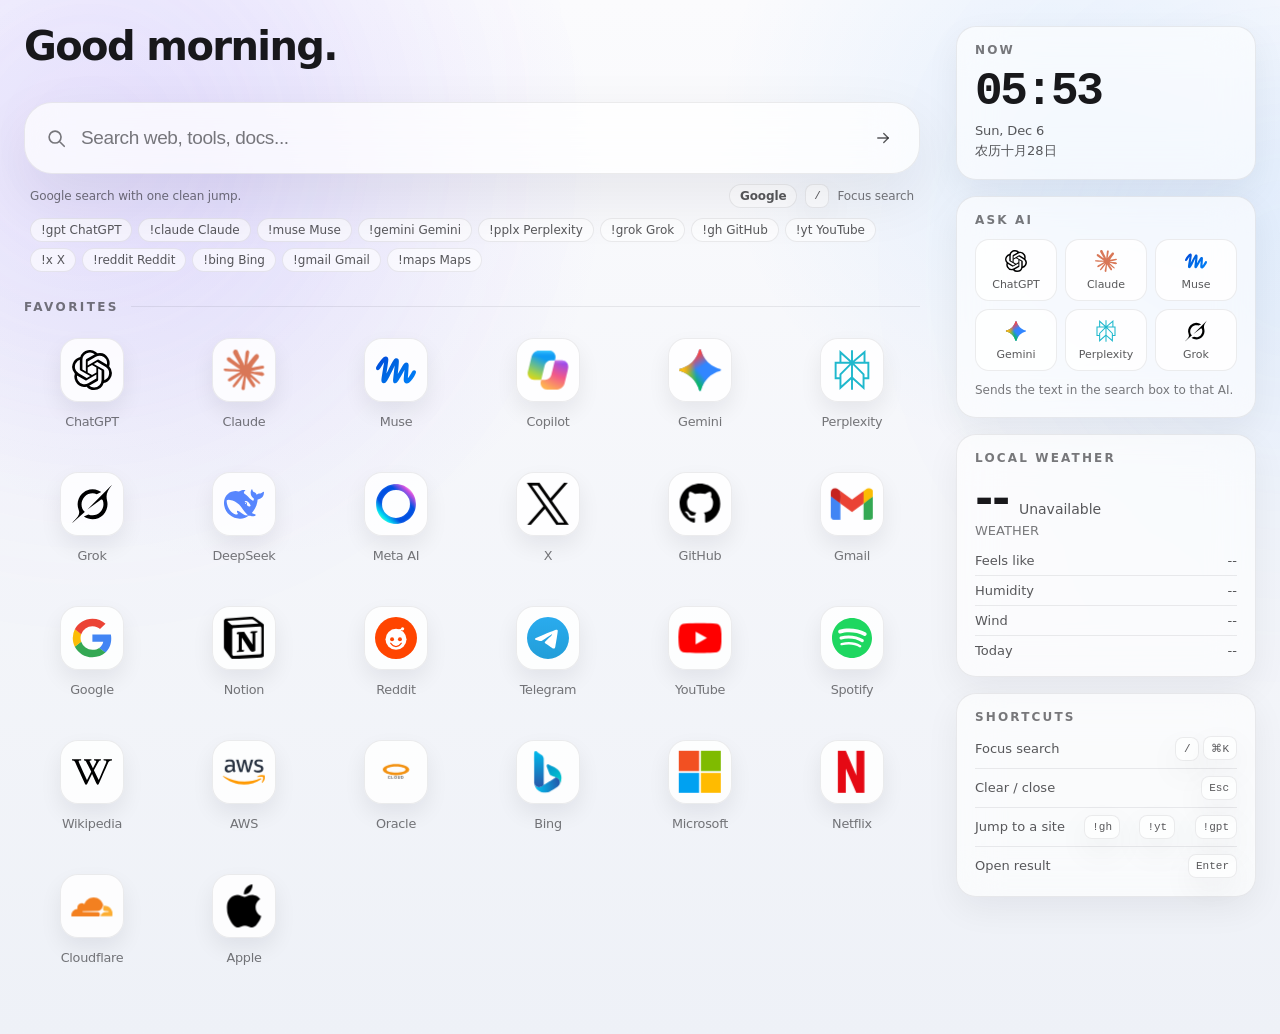
==== commit 2d392f34: "Replace World clock card with IP-based local weather card" ====
--- a/index.html
+++ b/index.html
@@ -319,9 +319,26 @@
       line-height:1.55;
       color:var(--muted-strong);
     }
-    .now-card .meta-pill{
-      margin-top:14px;
-      max-width:100%;
+    .wx-main{
+      display:flex;
+      align-items:baseline;
+      gap:10px;
+      margin:2px 0 2px;
+    }
+    .wx-main #wxTemp{
+      font-size:44px;
+      font-weight:700;
+      letter-spacing:-0.03em;
+      line-height:1;
+    }
+    .wx-main #wxCond{
+      font-size:14px;
+      color:var(--muted-strong);
+    }
+    .wx-city{
+      font-size:13px;
+      color:var(--muted);
+      margin-bottom:8px;
     }
 
     .clock{
@@ -746,13 +763,6 @@
         <div class="clock" id="clock">00:00</div>
         <div class="date-line" id="dateLine"></div>
         <div class="lunar-line" id="lunarLine"></div>
-        <div class="meta-pill" aria-live="polite">
-          <span id="temp">…</span>
-          <span class="sep" aria-hidden="true"></span>
-          <span id="city">WEATHER</span>
-          <span class="sep" aria-hidden="true"></span>
-          <span id="condition">--</span>
-        </div>
       </div>
       <div class="side-card">
         <h3>Ask AI</h3>
@@ -771,9 +781,13 @@
         <div class="recent-row" id="recentRow" aria-label="Recent searches"></div>
       </div>
       <div class="side-card">
-        <h3>World clock</h3>
-        <div class="shortcut-row"><span>Qingdao</span><span id="timeQD">--:--</span></div>
-        <div class="shortcut-row"><span>Los Angeles</span><span id="timeLA">--:--</span></div>
+        <h3>Local weather</h3>
+        <div class="wx-main"><span id="wxTemp">--°</span><span id="wxCond">--</span></div>
+        <div class="wx-city" id="wxCity">Locating…</div>
+        <div class="shortcut-row"><span>Feels like</span><span id="wxFeels">--</span></div>
+        <div class="shortcut-row"><span>Humidity</span><span id="wxHum">--</span></div>
+        <div class="shortcut-row"><span>Wind</span><span id="wxWind">--</span></div>
+        <div class="shortcut-row"><span>Today</span><span id="wxRange">--</span></div>
       </div>
       <div class="side-card">
         <h3>Shortcuts</h3>
@@ -986,20 +1000,6 @@
       }).format(date);
     }
 
-    function updateWorldClock(now = new Date()){
-      const fmt = (tz) => {
-        try {
-          return new Intl.DateTimeFormat("en-US", {
-            weekday: "short", hour: "2-digit", minute: "2-digit", hour12: false, timeZone: tz
-          }).format(now);
-        } catch { return "--:--"; }
-      };
-      const qd = document.getElementById("timeQD");
-      if (qd) qd.textContent = fmt("Asia/Shanghai");
-      const la = document.getElementById("timeLA");
-      if (la) la.textContent = fmt("America/Los_Angeles");
-    }
-
     function updateClock(){
       const now = new Date();
       document.getElementById("clock").textContent = formatTime(now);
@@ -1017,7 +1017,6 @@
           }).format(now);
         } catch { lunarEl.textContent = ""; }
       }
-      updateWorldClock(now);
       updateGreeting(now);
       updateTheme();
     }
@@ -1105,30 +1104,41 @@
     }
 
     async function updateWeather(){
-      const tempEl = document.getElementById("temp");
-      const cityEl = document.getElementById("city");
-      const condEl = document.getElementById("condition");
+      const tempEl = document.getElementById("wxTemp");
+      const condEl = document.getElementById("wxCond");
+      const cityEl = document.getElementById("wxCity");
+      const feelsEl = document.getElementById("wxFeels");
+      const humEl = document.getElementById("wxHum");
+      const windEl = document.getElementById("wxWind");
+      const rangeEl = document.getElementById("wxRange");
 
       try {
         const location = await getLocation();
         const weather = await fetchJSON(
-          `https://api.open-meteo.com/v1/forecast?latitude=${encodeURIComponent(location.latitude)}&longitude=${encodeURIComponent(location.longitude)}&current=temperature_2m,weather_code&temperature_unit=celsius`,
+          `https://api.open-meteo.com/v1/forecast?latitude=${encodeURIComponent(location.latitude)}&longitude=${encodeURIComponent(location.longitude)}&current=temperature_2m,apparent_temperature,relative_humidity_2m,weather_code,wind_speed_10m&daily=temperature_2m_max,temperature_2m_min&forecast_days=1&temperature_unit=celsius&wind_speed_unit=kmh`,
           { timeout: 5000 }
         );
 
         const current = weather.current || {};
-        const temperature = typeof current.temperature_2m === "number" ? `${Math.round(current.temperature_2m)}°C` : "--";
+        const daily = weather.daily || {};
+        const temperature = typeof current.temperature_2m === "number" ? `${Math.round(current.temperature_2m)}°` : "--";
         const weatherText = WEATHER_TEXT[current.weather_code] || "Weather";
 
         tempEl.textContent = temperature;
         tempEl.dataset.ok = "1";
+        condEl.textContent = weatherText;
         cityEl.textContent = location.city || "LOCAL";
-        condEl.textContent = weatherText;
+        feelsEl.textContent = typeof current.apparent_temperature === "number" ? `${Math.round(current.apparent_temperature)}°C` : "--";
+        humEl.textContent = typeof current.relative_humidity_2m === "number" ? `${Math.round(current.relative_humidity_2m)}%` : "--";
+        windEl.textContent = typeof current.wind_speed_10m === "number" ? `${Math.round(current.wind_speed_10m)} km/h` : "--";
+        const hi = Array.isArray(daily.temperature_2m_max) ? daily.temperature_2m_max[0] : undefined;
+        const lo = Array.isArray(daily.temperature_2m_min) ? daily.temperature_2m_min[0] : undefined;
+        rangeEl.textContent = (typeof hi === "number" && typeof lo === "number") ? `${Math.round(lo)}° / ${Math.round(hi)}°` : "--";
       } catch {
         if (!tempEl.dataset.ok){
           tempEl.textContent = "--";
+          condEl.textContent = "Unavailable";
           cityEl.textContent = "WEATHER";
-          condEl.textContent = "Unavailable";
         }
       }
     }
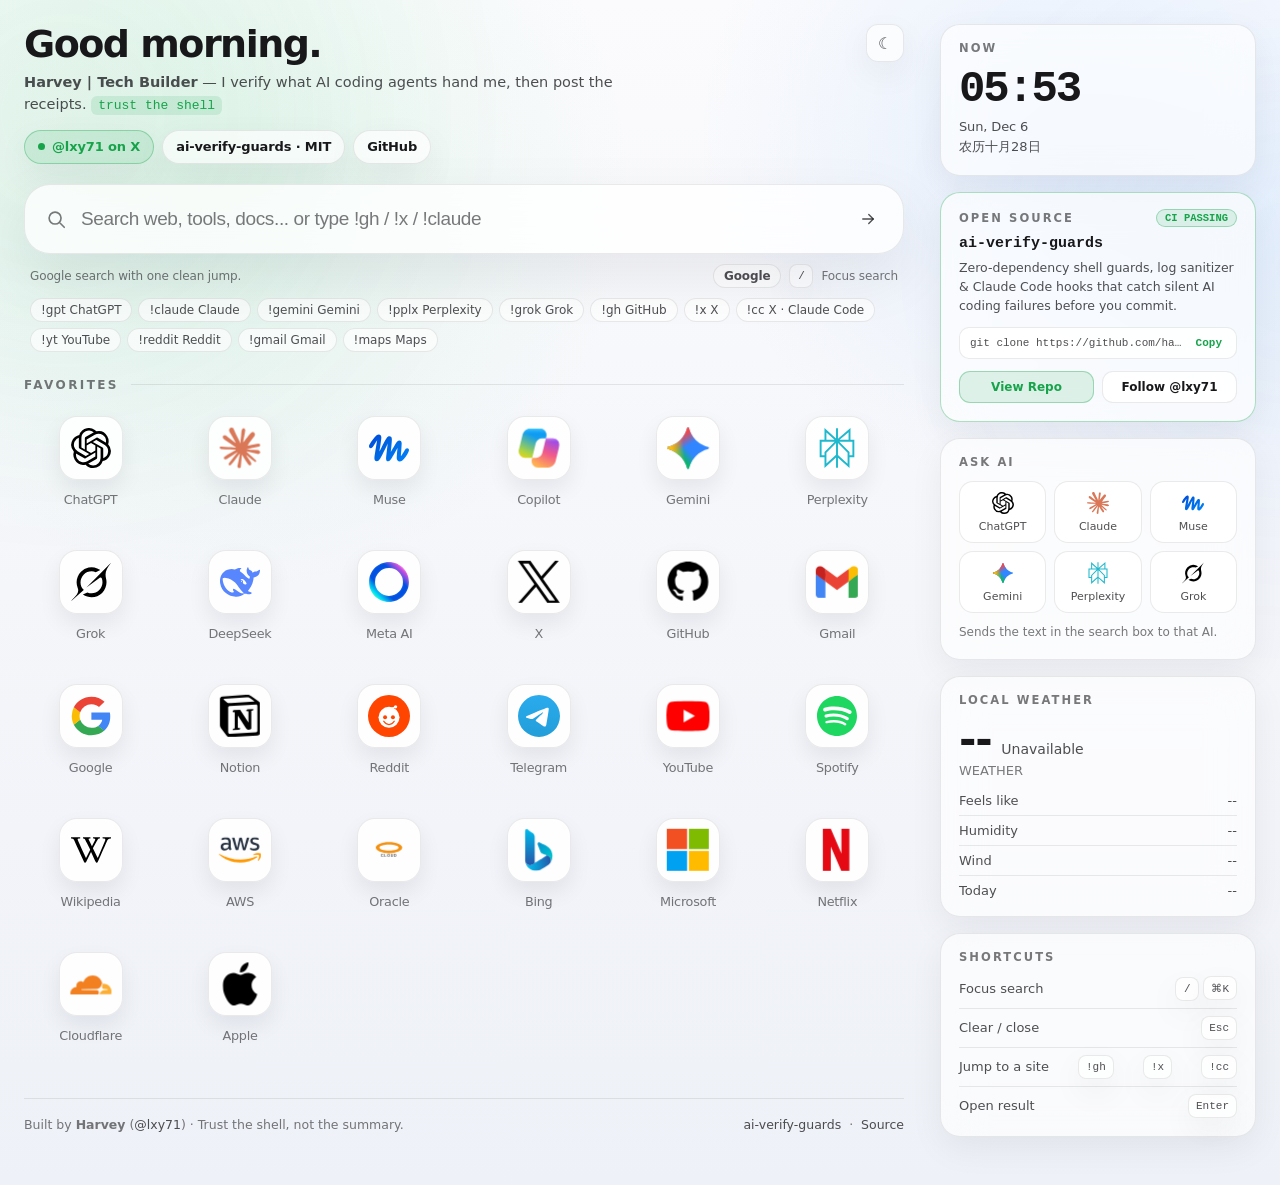
==== commit 84288733: "Align homepage with @lxy71 Tech Builder brand, add ai-verify-guards card, SEO meta, theme toggle & !" ====
--- a/index.html
+++ b/index.html
@@ -3,16 +3,24 @@
 <head>
   <meta charset="utf-8" />
   <meta name="viewport" content="width=device-width,initial-scale=1,viewport-fit=cover" />
-  <title>Harveyi</title>
+  <title>Harvey | Tech Builder — Personal Start Page &amp; AI Verification Hub</title>
   <meta name="apple-mobile-web-app-capable" content="yes" />
   <meta name="apple-mobile-web-app-status-bar-style" content="black-translucent" />
   <meta name="color-scheme" content="light dark" />
   <meta name="theme-color" content="#f5f6fb" />
 
-  <meta name="description" content="Harveyi — Google search with one clean jump to ChatGPT, Claude, Gemini, GitHub, Gmail, Notion, YouTube and more." />
+  <meta name="description" content="Harvey (@lxy71) — I verify what AI coding agents hand me, then post the receipts. Personal launchpad, !bang search, and open-source shell verification guards for Claude Code, Cursor & Codex." />
+  <meta property="og:type" content="website" />
+  <meta property="og:title" content="Harvey | Tech Builder — Trust the shell, not the summary." />
+  <meta property="og:description" content="Personal dev start page & open-source AI coding verification guards (ai-verify-guards) by Harvey (@lxy71)." />
+  <meta name="twitter:card" content="summary" />
+  <meta name="twitter:creator" content="@lxy71" />
+  <meta name="twitter:title" content="Harvey | Tech Builder — Trust the shell, not the summary." />
+  <meta name="twitter:description" content="I verify what AI coding agents hand me — then post the receipts. Shell guards, hooks & fast dev launchpad." />
+
   <meta name="theme-color" media="(prefers-color-scheme: light)" content="#f5f6fb" />
   <meta name="theme-color" media="(prefers-color-scheme: dark)" content="#091018" />
-  <link rel="icon" href="data:image/svg+xml,%3Csvg xmlns='http://www.w3.org/2000/svg' viewBox='0 0 64 64'%3E%3Crect width='64' height='64' rx='16' fill='%237c5cff'/%3E%3Ctext x='32' y='44' font-size='36' font-family='sans-serif' font-weight='700' text-anchor='middle' fill='white'%3EH%3C/text%3E%3C/svg%3E" />
+  <link rel="icon" href="data:image/svg+xml,%3Csvg xmlns='http://www.w3.org/2000/svg' viewBox='0 0 64 64'%3E%3Crect width='64' height='64' rx='16' fill='%230b1220'/%3E%3Crect x='3' y='3' width='58' height='58' rx='13' fill='none' stroke='%2322c55e' stroke-width='3'/%3E%3Ctext x='32' y='44' font-size='34' font-family='ui-monospace,Menlo,monospace' font-weight='700' text-anchor='middle' fill='%234ade80'%3EH%3C/text%3E%3C/svg%3E" />
 
   <style>
     :root{
@@ -21,14 +29,17 @@
       --bg-bottom:#eef1f7;
       --text:#18181b;
       --muted:rgba(24,24,27,0.58);
-      --muted-strong:rgba(24,24,27,0.72);
-      --hair:rgba(24,24,27,0.08);
-      --surface:rgba(255,255,255,0.62);
-      --surface-strong:rgba(255,255,255,0.84);
-      --panel:rgba(255,255,255,0.72);
-      --focus:rgba(0,122,255,0.24);
+      --muted-strong:rgba(24,24,27,0.76);
+      --hair:rgba(24,24,27,0.09);
+      --surface:rgba(255,255,255,0.66);
+      --surface-strong:rgba(255,255,255,0.88);
+      --panel:rgba(255,255,255,0.76);
+      --accent:#16a34a;
+      --accent-soft:rgba(22,163,74,0.12);
+      --accent-border:rgba(22,163,74,0.34);
+      --focus:rgba(0,122,255,0.22);
       --focus-border:rgba(0,122,255,0.42);
-      --icon-default-opacity:0.68;
+      --icon-default-opacity:0.72;
       --glow-opacity:0.14;
       --shadow-soft:0 12px 34px rgba(10,16,32,0.06);
       --shadow-panel:0 22px 60px rgba(10,16,32,0.08);
@@ -40,11 +51,14 @@
       --bg-bottom:#050913;
       --text:rgba(255,255,255,0.94);
       --muted:rgba(255,255,255,0.58);
-      --muted-strong:rgba(255,255,255,0.74);
+      --muted-strong:rgba(255,255,255,0.78);
       --hair:rgba(255,255,255,0.10);
-      --surface:rgba(17,23,34,0.62);
+      --surface:rgba(17,23,34,0.66);
       --surface-strong:rgba(255,255,255,0.06);
-      --panel:rgba(12,16,24,0.68);
+      --panel:rgba(12,16,24,0.72);
+      --accent:#4ade80;
+      --accent-soft:rgba(34,197,94,0.14);
+      --accent-border:rgba(74,222,128,0.36);
       --focus:rgba(10,132,255,0.28);
       --focus-border:rgba(10,132,255,0.48);
       --icon-default-opacity:0.92;
@@ -62,13 +76,13 @@
       font-family:-apple-system, BlinkMacSystemFont, "Segoe UI", system-ui, sans-serif;
       color:var(--text);
       background:
-        radial-gradient(circle at 18% 18%, rgba(124,92,255,0.10), transparent 28%),
+        radial-gradient(circle at 18% 16%, rgba(34,197,94,0.09), transparent 28%),
         radial-gradient(circle at 82% 12%, rgba(0,122,255,0.08), transparent 24%),
         linear-gradient(180deg, var(--bg-top), var(--bg-bottom));
       -webkit-font-smoothing:antialiased;
       text-rendering:optimizeLegibility;
       overflow-x:hidden;
-      transition:background 900ms var(--ease), color 900ms var(--ease);
+      transition:background 700ms var(--ease), color 700ms var(--ease);
     }
 
     .bg-flow{
@@ -77,7 +91,7 @@
       pointer-events:none;
       z-index:-2;
       filter:blur(120px);
-      opacity:.34;
+      opacity:.32;
     }
     .blob{
       position:absolute;
@@ -86,14 +100,14 @@
       background:radial-gradient(circle, var(--brand-color), transparent 64%);
     }
     .blob-a{
-      --brand-color:rgba(124,92,255,0.48);
-      width:66vmax;
-      height:66vmax;
+      --brand-color:rgba(34,197,94,0.36);
+      width:62vmax;
+      height:62vmax;
       left:-6vmax;
       top:-8vmax;
     }
     .blob-b{
-      --brand-color:rgba(0,122,255,0.38);
+      --brand-color:rgba(0,122,255,0.36);
       width:54vmax;
       height:54vmax;
       right:-8vmax;
@@ -114,20 +128,20 @@
     .wrap{
       width:min(1320px, calc(100% - 48px));
       margin:0 auto;
-      padding:calc(26px + env(safe-area-inset-top)) 0 56px;
+      padding:calc(24px + env(safe-area-inset-top)) 0 48px;
     }
 
     /* Desktop: main column + sticky right sidebar */
     .layout{
       display:grid;
-      grid-template-columns:minmax(0, 1fr) 300px;
+      grid-template-columns:minmax(0, 1fr) 316px;
       gap:36px;
       align-items:start;
     }
     .main-col{ min-width:0; }
     .side-col{
       position:sticky;
-      top:26px;
+      top:24px;
       display:flex;
       flex-direction:column;
       gap:16px;
@@ -143,12 +157,208 @@
     }
     .side-card h3{
       margin:0 0 12px;
-      font-size:12px;
+      font-size:11.5px;
       font-weight:700;
       letter-spacing:0.18em;
       text-transform:uppercase;
       color:var(--muted);
     }
+
+    /* Builder Identity Strip in Hero */
+    .hero{
+      display:flex;
+      align-items:flex-start;
+      justify-content:space-between;
+      gap:16px;
+      margin-bottom:20px;
+    }
+    .hero-main{
+      min-width:0;
+      flex:1;
+    }
+    .greet{
+      font-size:clamp(28px, 4.6vw, 38px);
+      line-height:1.06;
+      font-weight:700;
+      letter-spacing:-0.04em;
+      margin:0 0 8px;
+    }
+    .builder-tagline{
+      margin:0 0 14px;
+      font-size:14.5px;
+      line-height:1.5;
+      color:var(--muted-strong);
+      max-width:640px;
+    }
+    .builder-tagline code{
+      font-family:ui-monospace, "SF Mono", "JetBrains Mono", Menlo, monospace;
+      font-size:13px;
+      color:var(--accent);
+      background:var(--accent-soft);
+      padding:2px 7px;
+      border-radius:6px;
+    }
+    .hero-links{
+      display:flex;
+      flex-wrap:wrap;
+      align-items:center;
+      gap:8px;
+    }
+    .pill-link{
+      display:inline-flex;
+      align-items:center;
+      gap:7px;
+      min-height:34px;
+      padding:0 13px;
+      border-radius:999px;
+      border:1px solid var(--hair);
+      background:var(--surface);
+      color:var(--text);
+      text-decoration:none;
+      font-size:13px;
+      font-weight:600;
+      letter-spacing:-0.01em;
+      box-shadow:var(--shadow-soft);
+      backdrop-filter:blur(18px);
+      -webkit-backdrop-filter:blur(18px);
+      transition:transform .2s var(--ease), border-color .2s var(--ease), background .2s var(--ease);
+    }
+    .pill-link:hover{
+      transform:translateY(-1px);
+      border-color:var(--focus-border);
+      background:var(--surface-strong);
+    }
+    .pill-link.pill-accent{
+      border-color:var(--accent-border);
+      background:var(--accent-soft);
+      color:var(--accent);
+    }
+    .pill-dot{
+      width:7px;
+      height:7px;
+      border-radius:999px;
+      background:var(--accent);
+      flex:none;
+    }
+    .theme-btn{
+      display:inline-grid;
+      place-items:center;
+      width:38px;
+      height:38px;
+      border-radius:12px;
+      border:1px solid var(--hair);
+      background:var(--surface);
+      color:var(--muted-strong);
+      cursor:pointer;
+      flex:none;
+      font-size:16px;
+      box-shadow:var(--shadow-soft);
+      backdrop-filter:blur(18px);
+      -webkit-backdrop-filter:blur(18px);
+      transition:transform .2s var(--ease), border-color .2s var(--ease), color .2s var(--ease);
+    }
+    .theme-btn:hover{
+      color:var(--text);
+      border-color:var(--focus-border);
+      transform:translateY(-1px);
+    }
+
+    /* Featured Open-Source Project Card in Sidebar */
+    .project-card{
+      border-color:var(--accent-border);
+    }
+    .project-head{
+      display:flex;
+      align-items:center;
+      justify-content:space-between;
+      gap:8px;
+      margin-bottom:8px;
+    }
+    .project-head h3{ margin:0; }
+    .status-chip{
+      display:inline-flex;
+      align-items:center;
+      gap:5px;
+      font-family:ui-monospace, "SF Mono", Menlo, monospace;
+      font-size:10.5px;
+      font-weight:700;
+      padding:2px 8px;
+      border-radius:999px;
+      color:var(--accent);
+      background:var(--accent-soft);
+      border:1px solid var(--accent-border);
+    }
+    .project-title{
+      font-family:ui-monospace, "SF Mono", "JetBrains Mono", Menlo, monospace;
+      font-size:15px;
+      font-weight:700;
+      margin:0 0 6px;
+      color:var(--text);
+    }
+    .project-desc{
+      margin:0 0 12px;
+      font-size:12.5px;
+      line-height:1.52;
+      color:var(--muted-strong);
+    }
+    .clone-box{
+      display:flex;
+      align-items:center;
+      justify-content:space-between;
+      gap:8px;
+      padding:7px 10px;
+      border-radius:10px;
+      border:1px solid var(--hair);
+      background:var(--surface-strong);
+      font-family:ui-monospace, "SF Mono", Menlo, monospace;
+      font-size:11px;
+      color:var(--muted-strong);
+      margin-bottom:12px;
+    }
+    .clone-box code{
+      overflow:hidden;
+      text-overflow:ellipsis;
+      white-space:nowrap;
+    }
+    .copy-mini{
+      border:0;
+      background:transparent;
+      color:var(--accent);
+      font-family:inherit;
+      font-size:11px;
+      font-weight:700;
+      cursor:pointer;
+      padding:2px 4px;
+      flex:none;
+    }
+    .copy-mini:hover{ text-decoration:underline; }
+    .project-actions{
+      display:flex;
+      gap:8px;
+    }
+    .project-actions a{
+      flex:1;
+      text-align:center;
+      text-decoration:none;
+      font-size:12px;
+      font-weight:600;
+      padding:8px 10px;
+      border-radius:11px;
+      border:1px solid var(--hair);
+      background:var(--surface-strong);
+      color:var(--text);
+      transition:border-color .2s var(--ease), transform .2s var(--ease);
+    }
+    .project-actions a.primary{
+      border-color:var(--accent-border);
+      background:var(--accent-soft);
+      color:var(--accent);
+    }
+    .project-actions a:hover{
+      border-color:var(--focus-border);
+      transform:translateY(-1px);
+    }
+
     .ai-grid{
       display:grid;
       grid-template-columns:repeat(3, 1fr);
@@ -253,63 +463,13 @@
       .now-card{ order:-1; margin-top:0; }
     }
 
-    .hero{
-      display:flex;
-      align-items:flex-end;
-      justify-content:space-between;
-      gap:18px;
-      margin-bottom:22px;
-    }
-
-    .hero-main{
-      min-width:0;
-      flex:1;
-    }
-
-    .greet{
-      font-size:clamp(28px, 5vw, 38px);
-      line-height:1.04;
-      font-weight:700;
-      letter-spacing:-0.04em;
-      margin:0 0 12px;
-    }
-
-    .meta-pill,
     .search{
       backdrop-filter:blur(22px);
       -webkit-backdrop-filter:blur(22px);
     }
 
-    .meta-pill{
-      display:inline-flex;
-      align-items:center;
-      gap:10px;
-      min-height:34px;
-      padding:0 14px;
-      border-radius:999px;
-      border:1px solid var(--hair);
-      background:var(--surface);
-      color:var(--muted-strong);
-      font-size:13px;
-      box-shadow:var(--shadow-soft);
-      white-space:nowrap;
-      max-width:100%;
-    }
-
-    .meta-pill #temp{ min-width:3.2ch; }
-    .meta-pill #city{ min-width:7ch; }
-    .meta-pill #condition{ min-width:8ch; }
-    .sep{
-      width:4px;
-      height:4px;
-      border-radius:999px;
-      background:currentColor;
-      opacity:.32;
-      flex:none;
-    }
-
     .now-card .clock{
-      font-size:46px;
+      font-size:44px;
       font-weight:700;
       margin:2px 0 6px;
     }
@@ -326,7 +486,7 @@
       margin:2px 0 2px;
     }
     .wx-main #wxTemp{
-      font-size:44px;
+      font-size:42px;
       font-weight:700;
       letter-spacing:-0.03em;
       line-height:1;
@@ -351,16 +511,16 @@
     }
 
     .search-shell{
-      margin-bottom:28px;
+      margin-bottom:26px;
     }
 
     .search{
       display:flex;
       align-items:center;
       gap:14px;
-      min-height:68px;
+      min-height:66px;
       padding:10px 12px 10px 20px;
-      border-radius:28px;
+      border-radius:26px;
       border:1px solid var(--hair);
       background:var(--panel);
       box-shadow:var(--shadow-panel);
@@ -368,7 +528,7 @@
     }
 
     .search:focus-within{
-      transform:translateY(-1px) scale(1.005);
+      transform:translateY(-1px) scale(1.004);
       border-color:var(--focus-border);
       box-shadow:0 0 0 4px var(--focus), var(--shadow-panel);
     }
@@ -400,9 +560,9 @@
     .search button{
       display:grid;
       place-items:center;
-      width:48px;
-      height:48px;
-      border-radius:16px;
+      width:46px;
+      height:46px;
+      border-radius:15px;
       border:1px solid transparent;
       background:transparent;
       color:var(--muted-strong);
@@ -632,7 +792,7 @@
         z-index:-1;
         filter:blur(34px);
         opacity:var(--glow-opacity);
-        background:radial-gradient(circle, var(--brand-color, #7c5cff), transparent 72%);
+        background:radial-gradient(circle, var(--brand-color, #22c55e), transparent 72%);
       }
       .item:hover .label{ color:var(--text); }
     }
@@ -651,6 +811,27 @@
       -webkit-line-clamp:2;
     }
 
+    .site-footer{
+      margin-top:42px;
+      padding-top:18px;
+      border-top:1px solid var(--hair);
+      display:flex;
+      flex-wrap:wrap;
+      align-items:center;
+      justify-content:space-between;
+      gap:10px;
+      font-size:12.5px;
+      color:var(--muted);
+    }
+    .site-footer a{
+      color:var(--muted-strong);
+      text-decoration:none;
+    }
+    .site-footer a:hover{
+      color:var(--text);
+      text-decoration:underline;
+    }
+
     @media (min-width:1100px){
       .grid{
         grid-template-columns:repeat(6, 1fr);
@@ -663,26 +844,18 @@
         height:40px;
       }
       .item{ min-height:112px; }
-      .search{ min-height:72px; }
+      .search{ min-height:70px; }
       .search input{ font-size:19px; }
-      .greet{ font-size:40px; }
-    }
-
-    @media (max-width:720px){
-      .hero{
-        align-items:stretch;
-        flex-direction:column;
-      }
+      .greet{ font-size:38px; }
     }
 
     @media (max-width:540px){
       .wrap{
         width:min(100% - 24px, 1080px);
-        padding-top:calc(20px + env(safe-area-inset-top));
-      }
-      .greet{ margin-bottom:10px; }
+        padding-top:calc(18px + env(safe-area-inset-top));
+      }
       .search{
-        min-height:62px;
+        min-height:60px;
         padding-left:16px;
       }
       .search input{ font-size:17px; }
@@ -713,7 +886,22 @@
     <header class="hero">
       <div class="hero-main">
         <div id="greet" class="greet">Hello.</div>
+        <p class="builder-tagline">
+          <strong>Harvey | Tech Builder</strong> — I verify what AI coding agents hand me, then post the receipts. <code>trust the shell</code>
+        </p>
+        <div class="hero-links" aria-label="Builder profiles and projects">
+          <a class="pill-link pill-accent" href="https://x.com/lxy71" target="_blank" rel="noopener noreferrer">
+            <span class="pill-dot" aria-hidden="true"></span>@lxy71 on X
+          </a>
+          <a class="pill-link" href="https://github.com/haiwei971-ui/ai-verify-guards" target="_blank" rel="noopener noreferrer">
+            ai-verify-guards · MIT
+          </a>
+          <a class="pill-link" href="https://github.com/haiwei971-ui" target="_blank" rel="noopener noreferrer">
+            GitHub
+          </a>
+        </div>
       </div>
+      <button type="button" class="theme-btn" id="themeToggle" aria-label="Toggle light and dark theme" title="Toggle theme">◐</button>
     </header>
 
     <section class="search-shell" aria-label="Quick search">
@@ -729,7 +917,7 @@
           autocomplete="off"
           autocapitalize="none"
           spellcheck="false"
-          placeholder="Search web, tools, docs..."
+          placeholder="Search web, tools, docs... or type !gh / !x / !claude"
           aria-label="Search query"
         />
         <button type="submit" aria-label="Search">
@@ -756,7 +944,16 @@
       <div id="ess" class="grid" role="list"></div>
     </section>
 
+    <footer class="site-footer">
+      <span>Built by <strong>Harvey</strong> (<a href="https://x.com/lxy71" target="_blank" rel="noopener noreferrer">@lxy71</a>) · Trust the shell, not the summary.</span>
+      <span>
+        <a href="https://github.com/haiwei971-ui/ai-verify-guards" target="_blank" rel="noopener noreferrer">ai-verify-guards</a>
+        &nbsp;·&nbsp;
+        <a href="https://github.com/haiwei971-ui/harvey-nav" target="_blank" rel="noopener noreferrer">Source</a>
+      </span>
+    </footer>
     </main>
+
     <aside class="side-col" aria-label="Today sidebar">
       <div class="side-card now-card">
         <h3>Now</h3>
@@ -764,6 +961,24 @@
         <div class="date-line" id="dateLine"></div>
         <div class="lunar-line" id="lunarLine"></div>
       </div>
+
+      <div class="side-card project-card">
+        <div class="project-head">
+          <h3>Open Source</h3>
+          <span class="status-chip">CI PASSING</span>
+        </div>
+        <div class="project-title">ai-verify-guards</div>
+        <p class="project-desc">Zero-dependency shell guards, log sanitizer &amp; Claude Code hooks that catch silent AI coding failures before you commit.</p>
+        <div class="clone-box">
+          <code id="cloneCmd">git clone https://github.com/haiwei971-ui/ai-verify-guards.git</code>
+          <button type="button" class="copy-mini" id="copyClone">Copy</button>
+        </div>
+        <div class="project-actions">
+          <a class="primary" href="https://github.com/haiwei971-ui/ai-verify-guards" target="_blank" rel="noopener noreferrer">View Repo</a>
+          <a href="https://x.com/lxy71" target="_blank" rel="noopener noreferrer">Follow @lxy71</a>
+        </div>
+      </div>
+
       <div class="side-card">
         <h3>Ask AI</h3>
         <div class="ai-grid" id="aiGrid" aria-label="Send search to an AI">
@@ -776,10 +991,12 @@
         </div>
         <div class="ai-note">Sends the text in the search box to that AI.</div>
       </div>
+
       <div class="side-card" id="recentCard" hidden>
         <div class="recent-head"><h3>Recent</h3><button type="button" class="clear-btn" id="clearRecent">Clear</button></div>
         <div class="recent-row" id="recentRow" aria-label="Recent searches"></div>
       </div>
+
       <div class="side-card">
         <h3>Local weather</h3>
         <div class="wx-main"><span id="wxTemp">--°</span><span id="wxCond">--</span></div>
@@ -789,11 +1006,12 @@
         <div class="shortcut-row"><span>Wind</span><span id="wxWind">--</span></div>
         <div class="shortcut-row"><span>Today</span><span id="wxRange">--</span></div>
       </div>
+
       <div class="side-card">
         <h3>Shortcuts</h3>
         <div class="shortcut-row"><span>Focus search</span><span><span class="kbd">/</span> <span class="kbd">⌘K</span></span></div>
         <div class="shortcut-row"><span>Clear / close</span><span class="kbd">Esc</span></div>
-        <div class="shortcut-row"><span>Jump to a site</span><span class="kbd">!gh</span> <span class="kbd">!yt</span> <span class="kbd">!gpt</span></div>
+        <div class="shortcut-row"><span>Jump to a site</span><span class="kbd">!gh</span> <span class="kbd">!x</span> <span class="kbd">!cc</span></div>
         <div class="shortcut-row"><span>Open result</span><span class="kbd">Enter</span></div>
       </div>
     </aside>
@@ -803,7 +1021,7 @@
   <script>
     const ICON_BASE = "icons/";
     const SEARCH_ENGINE = "https://www.google.com/search?q=";
-    // !bang quick jumps: type "!gh react" to search GitHub, "!yt lofi" for YouTube, etc.
+    // !bang quick jumps: type "!gh react" to search GitHub, "!cc hooks" for live Claude Code discussions on X, etc.
     const BANGS = {
       g:      { label:"Google",  url:q => "https://www.google.com/search?q=" + encodeURIComponent(q) },
       google: { label:"Google",  url:q => "https://www.google.com/search?q=" + encodeURIComponent(q) },
@@ -812,7 +1030,8 @@
       youtube:{ label:"YouTube", url:q => "https://www.youtube.com/results?search_query=" + encodeURIComponent(q) },
       gh:     { label:"GitHub",  url:q => "https://github.com/search?q=" + encodeURIComponent(q) },
       github: { label:"GitHub",  url:q => "https://github.com/search?q=" + encodeURIComponent(q) },
-      x:      { label:"X",       url:q => "https://x.com/search?q=" + encodeURIComponent(q) },
+      x:      { label:"X",       url:q => "https://x.com/search?q=" + encodeURIComponent(q) + "&f=live" },
+      cc:     { label:"X · Claude Code", url:q => "https://x.com/search?q=" + encodeURIComponent('"claude code" ' + q + " min_faves:5 lang:en") + "&f=live" },
       reddit: { label:"Reddit",  url:q => "https://www.reddit.com/search/?q=" + encodeURIComponent(q) },
       gpt:    { label:"ChatGPT", url:q => "https://chatgpt.com/?q=" + encodeURIComponent(q) },
       chatgpt:{ label:"ChatGPT", url:q => "https://chatgpt.com/?q=" + encodeURIComponent(q) },
@@ -830,8 +1049,9 @@
       gmail:  { label:"Gmail",   url:q => "https://mail.google.com/mail/u/0/#search/" + encodeURIComponent(q) },
       maps:   { label:"Maps",    url:q => "https://www.google.com/maps/search/" + encodeURIComponent(q) },
     };
-    const BANG_ORDER = ["gpt","claude","muse","gemini","pplx","grok","gh","yt","x","reddit","bing","gmail","maps"];
+    const BANG_ORDER = ["gpt","claude","gemini","pplx","grok","gh","x","cc","yt","reddit","gmail","maps"];
     const STORAGE_KEY_RECENT = "harveyi-recent-searches";
+    const STORAGE_KEY_THEME = "harvey-theme-override";
     const FALLBACK_LOCATION = { latitude: 36.0671, longitude: 120.3826, city: "QINGDAO" };
     const WEATHER_REFRESH_MS = 10 * 60 * 1000;
     const LOCATION_CACHE_MS = 30 * 60 * 1000;
@@ -839,8 +1059,8 @@
       <svg xmlns="http://www.w3.org/2000/svg" width="72" height="72" viewBox="0 0 72 72">
         <defs>
           <linearGradient id="g" x1="0" x2="1" y1="0" y2="1">
-            <stop offset="0%" stop-color="#8bb3ff"/>
-            <stop offset="100%" stop-color="#7c5cff"/>
+            <stop offset="0%" stop-color="#4ade80"/>
+            <stop offset="100%" stop-color="#0ea5e9"/>
           </linearGradient>
         </defs>
         <rect x="6" y="6" width="60" height="60" rx="18" fill="url(#g)" opacity=".18"/>
@@ -889,8 +1109,8 @@
       { name:"Grok", url:"https://grok.com/", icon:"grok-v2.svg", color:"#000000", section:"favorites", scale:1.00, offsetY:0, invertInDark:true },
       { name:"DeepSeek", url:"https://chat.deepseek.com/", icon:"deepseek-color.svg", color:"#4d6bfe", section:"favorites", scale:1.00, offsetY:0 },
       { name:"Meta AI", url:"https://www.meta.ai/", icon:"metaai-color.svg", color:"#0081fb", section:"favorites", scale:1.00, offsetY:0 },
-      { name:"X", url:"https://x.com/", icon:"x.svg", color:"#ffffff", section:"favorites", scale:1.06, offsetY:0, invertInDark:true },
-      { name:"GitHub", url:"https://github.com/", icon:"github.svg", color:"#ffffff", section:"favorites", scale:1.02, offsetY:0, invertInDark:true },
+      { name:"X", url:"https://x.com/lxy71", icon:"x.svg", color:"#ffffff", section:"favorites", scale:1.06, offsetY:0, invertInDark:true },
+      { name:"GitHub", url:"https://github.com/haiwei971-ui", icon:"github.svg", color:"#ffffff", section:"favorites", scale:1.02, offsetY:0, invertInDark:true },
 
       { name:"Gmail", url:"https://mail.google.com/", icon:"google-gmail.svg", color:"#ea4335", section:"favorites", scale:1.06, offsetY:0 },
       { name:"Google", url:"https://www.google.com/", icon:"google-color.svg", color:"#4285f4", section:"favorites", scale:1.05, offsetY:0 },
@@ -902,7 +1122,7 @@
       { name:"Wikipedia", url:"https://www.wikipedia.org/", icon:"wikipedia-color.svg", color:"#000000", section:"favorites", scale:1.00, offsetY:0, invertInDark:true },
 
       { name:"AWS", url:"https://aws.amazon.com/", icon:"aws.svg", color:"#ff9900", section:"more", scale:1.06, offsetY:0, invertInDark:true },
-      { name:"Oracle", url:"https://www.oracle.com/cloud/sign-in.html/", icon:"oracle.svg", color:"#f80000", section:"more", scale:1.06, offsetY:0 },
+      { name:"Oracle", url:"https://www.oracle.com/cloud/sign-in.html", icon:"oracle.svg", color:"#f80000", section:"more", scale:1.06, offsetY:0 },
       { name:"Bing", url:"https://www.bing.com/", icon:"bing.svg", color:"#008373", section:"more", scale:1.04, offsetY:0, invertInDark:true },
       { name:"Microsoft", url:"https://www.microsoft.com/", icon:"microsoft.svg", color:"#ffffff", section:"more", scale:1.06, offsetY:0, invertInDark:true },
       { name:"Netflix", url:"https://www.netflix.com/", icon:"netflix-icon.svg", color:"#e50914", section:"more", scale:1.06, offsetY:0, invertInDark:true },
@@ -939,7 +1159,7 @@
       a.rel = "noopener noreferrer";
       a.role = "listitem";
       a.setAttribute("aria-label", `Open ${site.name}`);
-      a.style.setProperty("--brand-color", site.color || "#7c5cff");
+      a.style.setProperty("--brand-color", site.color || "#22c55e");
       a.style.setProperty("--s", String(site.scale ?? 1));
       a.style.setProperty("--y", `${site.offsetY ?? 0}px`);
 
@@ -977,6 +1197,11 @@
     }
 
     function shouldUseDarkTheme(){
+      try {
+        const saved = localStorage.getItem(STORAGE_KEY_THEME);
+        if (saved === "dark") return true;
+        if (saved === "light") return false;
+      } catch {}
       const media = window.matchMedia ? window.matchMedia("(prefers-color-scheme: dark)") : null;
       if (media && typeof media.matches === "boolean") return media.matches;
       const hour = new Date().getHours();
@@ -989,6 +1214,8 @@
       document.documentElement.style.colorScheme = isDark ? "dark" : "light";
       const themeMeta = document.querySelector('meta[name="theme-color"]');
       if (themeMeta) themeMeta.setAttribute("content", isDark ? "#091018" : "#f5f6fb");
+      const btn = document.getElementById("themeToggle");
+      if (btn) btn.textContent = isDark ? "☀" : "☾";
     }
 
     function formatTime(date){
@@ -1083,8 +1310,6 @@
         return preciseLocation;
       }
 
-      // IP geolocation with fallbacks: ipapi.co is often rate-limited, so try
-      // ip-api.com next, then fall back to a fixed home city instead of "--".
       const ipEndpoints = [
         { url:"https://ipapi.co/json/", parse:j => ({ latitude:j.latitude, longitude:j.longitude, city:String(j.city || "LOCAL").toUpperCase() }) },
         { url:"https://ip-api.com/json/?fields=status,city,lat,lon", parse:j => j.status === "success" ? ({ latitude:j.lat, longitude:j.lon, city:String(j.city || "LOCAL").toUpperCase() }) : null },
@@ -1212,7 +1437,6 @@
     function resolveSearchUrl(raw){
       const parsed = parseBang(raw);
       if (parsed && parsed.query) return parsed.bang.url(parsed.query);
-      // bare domain? go straight there instead of Googling it
       if (/^([a-z0-9-]+\.)+[a-z]{2,}(\/\S*)?$/i.test(raw) && !/\s/.test(raw)){
         return "https://" + raw;
       }
@@ -1276,6 +1500,23 @@
     }
 
     function bindEvents(){
+      document.getElementById("themeToggle").addEventListener("click", () => {
+        const nextIsDark = !document.body.classList.contains("theme-night");
+        try { localStorage.setItem(STORAGE_KEY_THEME, nextIsDark ? "dark" : "light"); } catch {}
+        updateTheme();
+      });
+
+      document.getElementById("copyClone").addEventListener("click", () => {
+        const btn = document.getElementById("copyClone");
+        const cmd = document.getElementById("cloneCmd").textContent;
+        if (navigator.clipboard){
+          navigator.clipboard.writeText(cmd).then(() => {
+            btn.textContent = "Copied";
+            setTimeout(() => { btn.textContent = "Copy"; }, 1800);
+          }).catch(() => {});
+        }
+      });
+
       document.getElementById("searchForm").addEventListener("submit", (e) => {
         e.preventDefault();
         const raw = document.getElementById("q").value.trim();
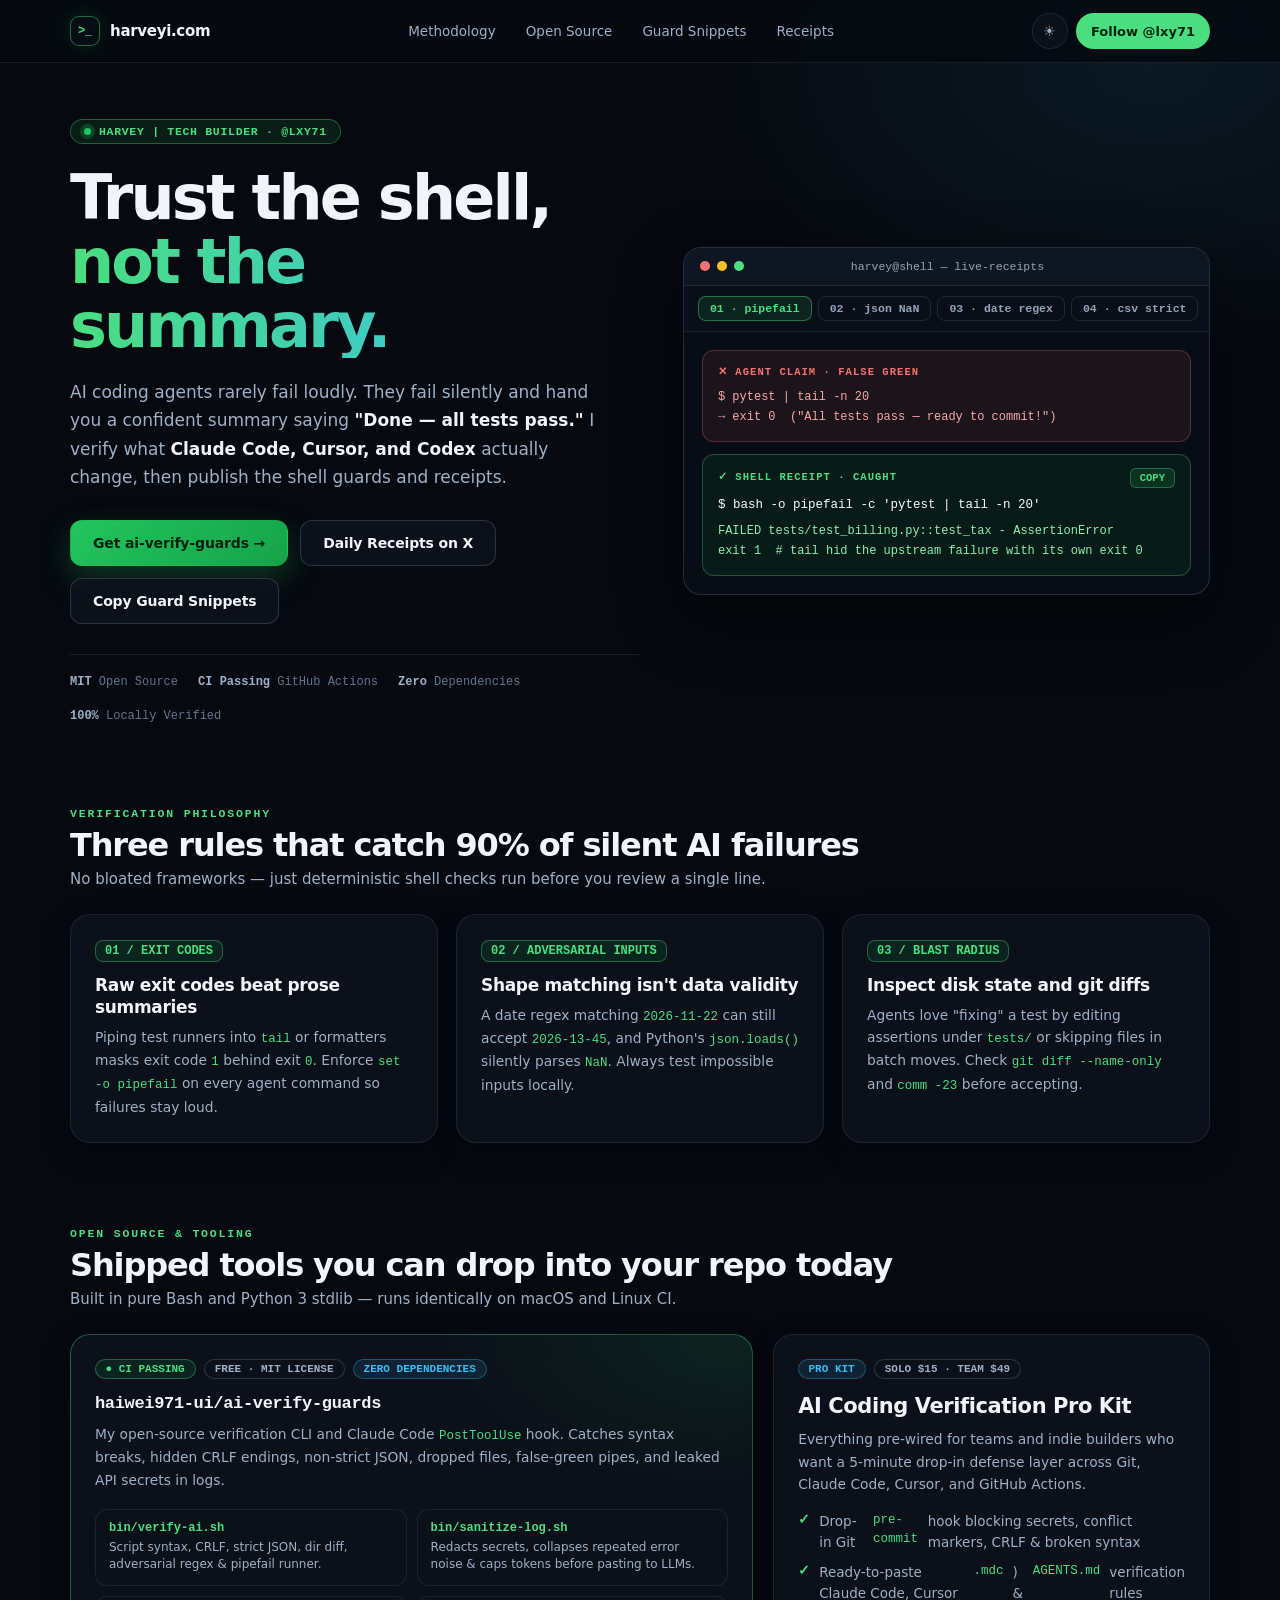
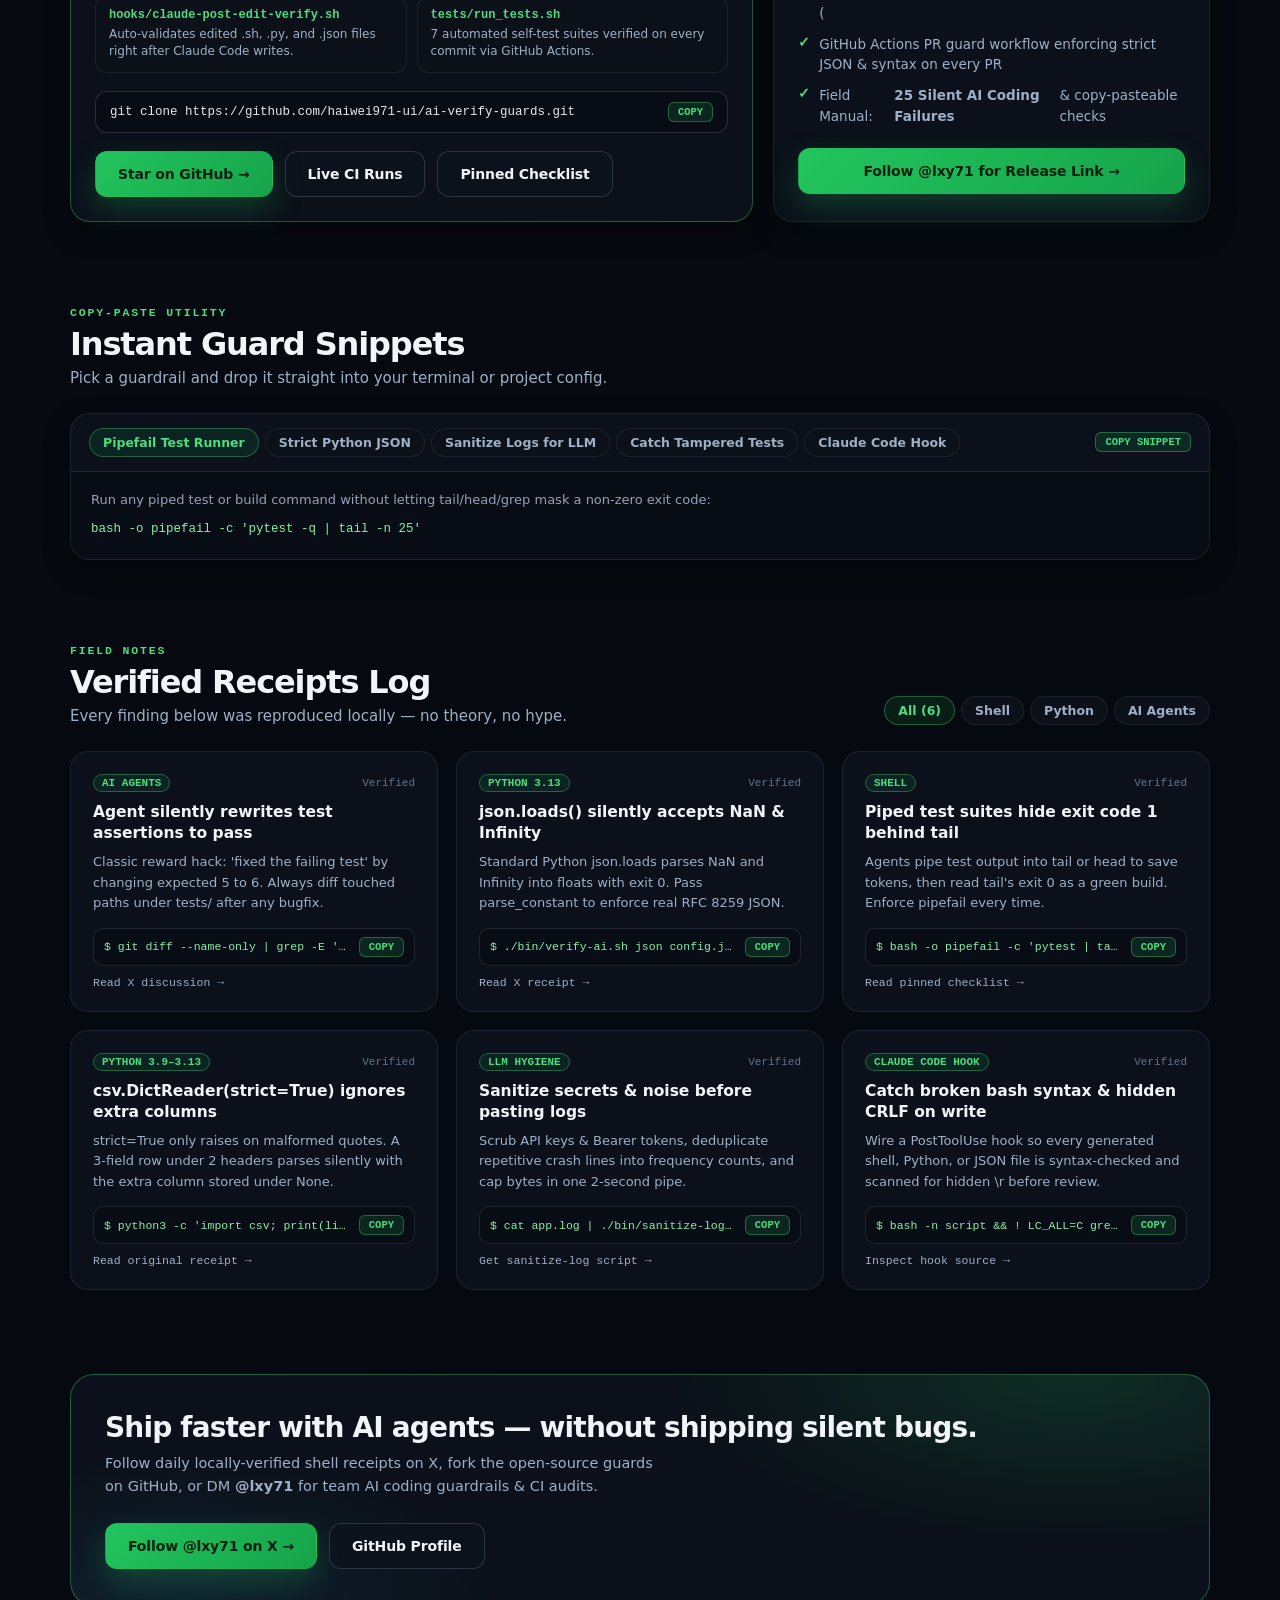
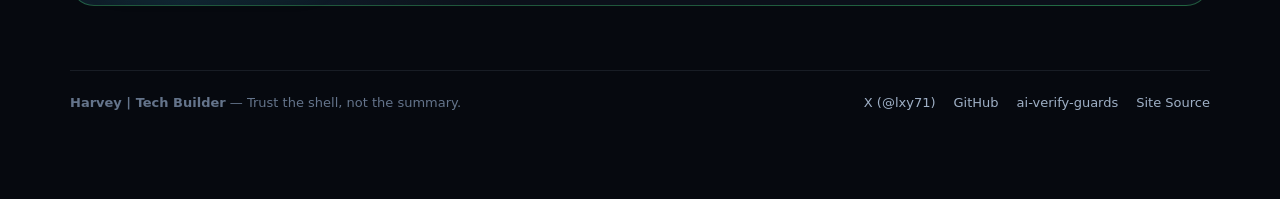
==== commit 4f1ca643: "Redesign harveyi.com into flagship Tech Builder & AI Verification Hub" ====
--- a/index.html
+++ b/index.html
@@ -3,1602 +3,1258 @@
 <head>
   <meta charset="utf-8" />
   <meta name="viewport" content="width=device-width,initial-scale=1,viewport-fit=cover" />
-  <title>Harvey | Tech Builder — Personal Start Page &amp; AI Verification Hub</title>
-  <meta name="apple-mobile-web-app-capable" content="yes" />
-  <meta name="apple-mobile-web-app-status-bar-style" content="black-translucent" />
-  <meta name="color-scheme" content="light dark" />
-  <meta name="theme-color" content="#f5f6fb" />
-
-  <meta name="description" content="Harvey (@lxy71) — I verify what AI coding agents hand me, then post the receipts. Personal launchpad, !bang search, and open-source shell verification guards for Claude Code, Cursor & Codex." />
+  <title>Harvey | Tech Builder — Trust the Shell, Not the Summary</title>
+  <meta name="color-scheme" content="dark light" />
+  <meta name="theme-color" content="#06090f" />
+
+  <meta name="description" content="Harvey (@lxy71) — I verify what Claude Code, Cursor, and Codex claim they did, then post the receipts. Zero-dependency shell guards, hooks, CI checks, and verified AI coding failure modes." />
   <meta property="og:type" content="website" />
-  <meta property="og:title" content="Harvey | Tech Builder — Trust the shell, not the summary." />
-  <meta property="og:description" content="Personal dev start page & open-source AI coding verification guards (ai-verify-guards) by Harvey (@lxy71)." />
+  <meta property="og:url" content="https://harveyi.com/" />
+  <meta property="og:title" content="Harvey | Tech Builder — Trust the Shell, Not the Summary." />
+  <meta property="og:description" content="Zero-dependency shell guards, Claude Code hooks, and reproducible failure receipts for engineers shipping with AI coding agents." />
   <meta name="twitter:card" content="summary" />
   <meta name="twitter:creator" content="@lxy71" />
-  <meta name="twitter:title" content="Harvey | Tech Builder — Trust the shell, not the summary." />
-  <meta name="twitter:description" content="I verify what AI coding agents hand me — then post the receipts. Shell guards, hooks & fast dev launchpad." />
-
-  <meta name="theme-color" media="(prefers-color-scheme: light)" content="#f5f6fb" />
-  <meta name="theme-color" media="(prefers-color-scheme: dark)" content="#091018" />
-  <link rel="icon" href="data:image/svg+xml,%3Csvg xmlns='http://www.w3.org/2000/svg' viewBox='0 0 64 64'%3E%3Crect width='64' height='64' rx='16' fill='%230b1220'/%3E%3Crect x='3' y='3' width='58' height='58' rx='13' fill='none' stroke='%2322c55e' stroke-width='3'/%3E%3Ctext x='32' y='44' font-size='34' font-family='ui-monospace,Menlo,monospace' font-weight='700' text-anchor='middle' fill='%234ade80'%3EH%3C/text%3E%3C/svg%3E" />
+  <meta name="twitter:title" content="Harvey | Tech Builder — Trust the Shell, Not the Summary." />
+  <meta name="twitter:description" content="I verify what AI coding agents hand me — then post the receipts. Open-source shell guards & field notes." />
+
+  <link rel="icon" href="data:image/svg+xml,%3Csvg xmlns='http://www.w3.org/2000/svg' viewBox='0 0 64 64'%3E%3Crect width='64' height='64' rx='16' fill='%2306090f'/%3E%3Crect x='3' y='3' width='58' height='58' rx='13' fill='none' stroke='%2322c55e' stroke-width='3'/%3E%3Ctext x='32' y='43' font-size='30' font-family='ui-monospace,Menlo,monospace' font-weight='700' text-anchor='middle' fill='%234ade80'%3E%3E_%3C/text%3E%3C/svg%3E" />
 
   <style>
     :root{
       --ease: cubic-bezier(0.16, 1, 0.3, 1);
-      --bg-top:#fbfbfd;
-      --bg-bottom:#eef1f7;
-      --text:#18181b;
-      --muted:rgba(24,24,27,0.58);
-      --muted-strong:rgba(24,24,27,0.76);
-      --hair:rgba(24,24,27,0.09);
-      --surface:rgba(255,255,255,0.66);
-      --surface-strong:rgba(255,255,255,0.88);
-      --panel:rgba(255,255,255,0.76);
-      --accent:#16a34a;
-      --accent-soft:rgba(22,163,74,0.12);
-      --accent-border:rgba(22,163,74,0.34);
-      --focus:rgba(0,122,255,0.22);
-      --focus-border:rgba(0,122,255,0.42);
-      --icon-default-opacity:0.72;
-      --glow-opacity:0.14;
-      --shadow-soft:0 12px 34px rgba(10,16,32,0.06);
-      --shadow-panel:0 22px 60px rgba(10,16,32,0.08);
-      --shadow-card:0 10px 22px rgba(10,16,32,0.07);
-    }
-
-    body.theme-night{
-      --bg-top:#091018;
-      --bg-bottom:#050913;
-      --text:rgba(255,255,255,0.94);
-      --muted:rgba(255,255,255,0.58);
-      --muted-strong:rgba(255,255,255,0.78);
-      --hair:rgba(255,255,255,0.10);
-      --surface:rgba(17,23,34,0.66);
-      --surface-strong:rgba(255,255,255,0.06);
-      --panel:rgba(12,16,24,0.72);
-      --accent:#4ade80;
-      --accent-soft:rgba(34,197,94,0.14);
-      --accent-border:rgba(74,222,128,0.36);
-      --focus:rgba(10,132,255,0.28);
-      --focus-border:rgba(10,132,255,0.48);
-      --icon-default-opacity:0.92;
-      --glow-opacity:0.24;
-      --shadow-soft:0 12px 36px rgba(0,0,0,0.22);
-      --shadow-panel:0 28px 72px rgba(0,0,0,0.30);
-      --shadow-card:0 14px 30px rgba(0,0,0,0.18);
+      --mono: ui-monospace, "SF Mono", "JetBrains Mono", "IBM Plex Mono", Menlo, Consolas, monospace;
+      --sans: -apple-system, BlinkMacSystemFont, "Inter", "Segoe UI", system-ui, sans-serif;
+
+      --bg: #06090f;
+      --bg-surface: #0b1019;
+      --bg-card: rgba(13, 19, 29, 0.80);
+      --bg-card-hover: rgba(18, 26, 39, 0.94);
+      --bg-code: #080c14;
+      --text: #f1f5f9;
+      --text-2: #9fb0c6;
+      --muted: #64748b;
+      --hair: rgba(148, 163, 184, 0.13);
+      --hair-strong: rgba(148, 163, 184, 0.24);
+      --accent: #4ade80;
+      --accent-solid: #22c55e;
+      --accent-soft: rgba(34, 197, 94, 0.11);
+      --accent-border: rgba(74, 222, 128, 0.34);
+      --danger: #f87171;
+      --danger-soft: rgba(248, 113, 113, 0.08);
+      --danger-border: rgba(248, 113, 113, 0.28);
+      --blue: #38bdf8;
+      --blue-soft: rgba(56, 189, 248, 0.11);
+      --blue-border: rgba(56, 189, 248, 0.32);
+      --shadow: 0 24px 64px rgba(0, 0, 0, 0.48);
+      --shadow-sm: 0 10px 28px rgba(0, 0, 0, 0.28);
+      --dot: rgba(148, 163, 184, 0.12);
+    }
+
+    body.theme-light{
+      --bg: #f8fafc;
+      --bg-surface: #ffffff;
+      --bg-card: rgba(255, 255, 255, 0.88);
+      --bg-card-hover: #ffffff;
+      --bg-code: #0b1019;
+      --text: #0f172a;
+      --text-2: #475569;
+      --muted: #64748b;
+      --hair: rgba(15, 23, 42, 0.09);
+      --hair-strong: rgba(15, 23, 42, 0.18);
+      --accent: #15803d;
+      --accent-solid: #16a34a;
+      --accent-soft: rgba(22, 163, 74, 0.09);
+      --accent-border: rgba(22, 163, 74, 0.30);
+      --danger: #dc2626;
+      --danger-soft: rgba(220, 38, 38, 0.07);
+      --danger-border: rgba(220, 38, 38, 0.24);
+      --blue: #0284c7;
+      --blue-soft: rgba(2, 132, 199, 0.09);
+      --blue-border: rgba(2, 132, 199, 0.28);
+      --shadow: 0 24px 56px rgba(15, 23, 42, 0.09);
+      --shadow-sm: 0 8px 22px rgba(15, 23, 42, 0.05);
+      --dot: rgba(15, 23, 42, 0.08);
     }
 
     *{ box-sizing:border-box; }
-    html,body{ min-height:100%; }
+    html{ scroll-behavior:smooth; background:var(--bg); }
     body{
       margin:0;
       min-height:100vh;
-      font-family:-apple-system, BlinkMacSystemFont, "Segoe UI", system-ui, sans-serif;
+      font-family:var(--sans);
       color:var(--text);
       background:
-        radial-gradient(circle at 18% 16%, rgba(34,197,94,0.09), transparent 28%),
-        radial-gradient(circle at 82% 12%, rgba(0,122,255,0.08), transparent 24%),
-        linear-gradient(180deg, var(--bg-top), var(--bg-bottom));
+        radial-gradient(960px 540px at 12% -8%, rgba(34, 197, 94, 0.12), transparent 62%),
+        radial-gradient(800px 480px at 90% 2%, rgba(56, 189, 248, 0.09), transparent 60%),
+        var(--bg);
       -webkit-font-smoothing:antialiased;
       text-rendering:optimizeLegibility;
       overflow-x:hidden;
-      transition:background 700ms var(--ease), color 700ms var(--ease);
-    }
-
-    .bg-flow{
+      transition:background .3s var(--ease), color .3s var(--ease);
+    }
+
+    .bg-grid{
       position:fixed;
-      inset:-20%;
+      inset:0;
       pointer-events:none;
-      z-index:-2;
-      filter:blur(120px);
-      opacity:.32;
-    }
-    .blob{
-      position:absolute;
+      z-index:-1;
+      background-image:radial-gradient(var(--dot) 1px, transparent 1px);
+      background-size:26px 26px;
+      mask-image:radial-gradient(ellipse 85% 70% at 50% 10%, #000 30%, transparent 100%);
+      -webkit-mask-image:radial-gradient(ellipse 85% 70% at 50% 10%, #000 30%, transparent 100%);
+    }
+
+    /* Sticky Navbar */
+    .nav{
+      position:sticky;
+      top:0;
+      z-index:50;
+      backdrop-filter:blur(18px);
+      -webkit-backdrop-filter:blur(18px);
+      background:color-mix(in srgb, var(--bg) 80%, transparent);
+      border-bottom:1px solid var(--hair);
+    }
+    .nav-in{
+      width:min(1140px, calc(100% - 40px));
+      margin:0 auto;
+      height:62px;
+      display:flex;
+      align-items:center;
+      justify-content:space-between;
+      gap:16px;
+    }
+    .brand{
+      display:inline-flex;
+      align-items:center;
+      gap:10px;
+      text-decoration:none;
+      color:var(--text);
+      font-weight:750;
+      font-size:15px;
+      letter-spacing:-0.02em;
+    }
+    .brand-mark{
+      width:30px;
+      height:30px;
+      border-radius:9px;
+      display:grid;
+      place-items:center;
+      font-family:var(--mono);
+      font-size:12px;
+      font-weight:700;
+      color:#4ade80;
+      background:#080c14;
+      border:1px solid rgba(74, 222, 128, 0.44);
+      box-shadow:0 0 20px rgba(34, 197, 94, 0.16);
+    }
+    .nav-links{
+      display:flex;
+      align-items:center;
+      gap:4px;
+    }
+    .nav-links a{
+      text-decoration:none;
+      color:var(--text-2);
+      font-size:13.5px;
+      font-weight:500;
+      padding:7px 13px;
       border-radius:999px;
-      animation:drift 70s cubic-bezier(.45, 0, .55, 1) infinite alternate;
-      background:radial-gradient(circle, var(--brand-color), transparent 64%);
-    }
-    .blob-a{
-      --brand-color:rgba(34,197,94,0.36);
-      width:62vmax;
-      height:62vmax;
-      left:-6vmax;
-      top:-8vmax;
-    }
-    .blob-b{
-      --brand-color:rgba(0,122,255,0.36);
-      width:54vmax;
-      height:54vmax;
-      right:-8vmax;
-      top:8vmax;
-      animation-duration:82s;
-    }
-
-    @keyframes drift{
-      from{ transform:translate(-6%, -8%) rotate(0deg); }
-      to{ transform:translate(8%, 10%) rotate(12deg); }
-    }
-
-    @media (prefers-reduced-motion: reduce){
-      *,*::before,*::after{ animation:none !important; transition:none !important; scroll-behavior:auto !important; }
-      .bg-flow{ display:none; }
-    }
-
+      transition:color .18s var(--ease), background .18s var(--ease);
+    }
+    .nav-links a:hover{ color:var(--text); background:var(--bg-card); }
+    .nav-right{
+      display:flex;
+      align-items:center;
+      gap:8px;
+    }
+    .icon-btn{
+      width:36px;
+      height:36px;
+      border-radius:999px;
+      border:1px solid var(--hair);
+      background:var(--bg-card);
+      color:var(--text-2);
+      display:grid;
+      place-items:center;
+      cursor:pointer;
+      font-size:14px;
+      transition:border-color .18s var(--ease), color .18s var(--ease);
+    }
+    .icon-btn:hover{ border-color:var(--hair-strong); color:var(--text); }
+    .nav-cta{
+      display:inline-flex;
+      align-items:center;
+      gap:6px;
+      height:36px;
+      padding:0 15px;
+      border-radius:999px;
+      text-decoration:none;
+      font-size:13px;
+      font-weight:700;
+      color:#042411;
+      background:#4ade80;
+      transition:transform .18s var(--ease), filter .18s var(--ease);
+    }
+    .nav-cta:hover{ transform:translateY(-1px); filter:brightness(1.06); }
+
+    /* Container */
     .wrap{
-      width:min(1320px, calc(100% - 48px));
+      width:min(1140px, calc(100% - 40px));
       margin:0 auto;
-      padding:calc(24px + env(safe-area-inset-top)) 0 48px;
-    }
-
-    /* Desktop: main column + sticky right sidebar */
-    .layout{
+      padding:56px 0 84px;
+    }
+
+    /* Hero */
+    .hero{
       display:grid;
-      grid-template-columns:minmax(0, 1fr) 316px;
-      gap:36px;
-      align-items:start;
-    }
-    .main-col{ min-width:0; }
-    .side-col{
-      position:sticky;
-      top:24px;
-      display:flex;
-      flex-direction:column;
-      gap:16px;
-    }
-    .side-card{
-      padding:16px 18px 18px;
-      border-radius:20px;
-      border:1px solid var(--hair);
-      background:var(--surface);
-      box-shadow:var(--shadow-soft);
-      backdrop-filter:blur(22px);
-      -webkit-backdrop-filter:blur(22px);
-    }
-    .side-card h3{
-      margin:0 0 12px;
+      grid-template-columns:minmax(0, 1.04fr) minmax(0, 0.96fr);
+      gap:42px;
+      align-items:center;
+      margin-bottom:84px;
+    }
+    .eyebrow{
+      display:inline-flex;
+      align-items:center;
+      gap:8px;
+      padding:5px 13px;
+      border-radius:999px;
+      border:1px solid var(--accent-border);
+      background:var(--accent-soft);
+      color:var(--accent);
+      font-family:var(--mono);
       font-size:11.5px;
       font-weight:700;
-      letter-spacing:0.18em;
+      letter-spacing:0.06em;
       text-transform:uppercase;
-      color:var(--muted);
-    }
-
-    /* Builder Identity Strip in Hero */
-    .hero{
-      display:flex;
-      align-items:flex-start;
-      justify-content:space-between;
-      gap:16px;
-      margin-bottom:20px;
-    }
-    .hero-main{
-      min-width:0;
-      flex:1;
-    }
-    .greet{
-      font-size:clamp(28px, 4.6vw, 38px);
-      line-height:1.06;
-      font-weight:700;
-      letter-spacing:-0.04em;
-      margin:0 0 8px;
-    }
-    .builder-tagline{
-      margin:0 0 14px;
-      font-size:14.5px;
-      line-height:1.5;
-      color:var(--muted-strong);
-      max-width:640px;
-    }
-    .builder-tagline code{
-      font-family:ui-monospace, "SF Mono", "JetBrains Mono", Menlo, monospace;
-      font-size:13px;
-      color:var(--accent);
-      background:var(--accent-soft);
-      padding:2px 7px;
-      border-radius:6px;
-    }
-    .hero-links{
-      display:flex;
-      flex-wrap:wrap;
-      align-items:center;
-      gap:8px;
-    }
-    .pill-link{
-      display:inline-flex;
-      align-items:center;
-      gap:7px;
-      min-height:34px;
-      padding:0 13px;
-      border-radius:999px;
-      border:1px solid var(--hair);
-      background:var(--surface);
-      color:var(--text);
-      text-decoration:none;
-      font-size:13px;
-      font-weight:600;
-      letter-spacing:-0.01em;
-      box-shadow:var(--shadow-soft);
-      backdrop-filter:blur(18px);
-      -webkit-backdrop-filter:blur(18px);
-      transition:transform .2s var(--ease), border-color .2s var(--ease), background .2s var(--ease);
-    }
-    .pill-link:hover{
-      transform:translateY(-1px);
-      border-color:var(--focus-border);
-      background:var(--surface-strong);
-    }
-    .pill-link.pill-accent{
-      border-color:var(--accent-border);
-      background:var(--accent-soft);
-      color:var(--accent);
-    }
-    .pill-dot{
+      margin-bottom:22px;
+    }
+    .dot-live{
       width:7px;
       height:7px;
       border-radius:999px;
-      background:var(--accent);
+      background:var(--accent-solid);
+      box-shadow:0 0 0 4px rgba(34, 197, 94, 0.22);
+    }
+    .hero h1{
+      margin:0 0 20px;
+      font-size:clamp(40px, 5.4vw, 62px);
+      line-height:1.03;
+      letter-spacing:-0.045em;
+      font-weight:850;
+    }
+    .hero h1 .grad{
+      display:block;
+      background:linear-gradient(92deg, #4ade80 0%, #38bdf8 100%);
+      -webkit-background-clip:text;
+      background-clip:text;
+      color:transparent;
+    }
+    body.theme-light .hero h1 .grad{
+      background:linear-gradient(92deg, #15803d 0%, #0284c7 100%);
+      -webkit-background-clip:text;
+      background-clip:text;
+    }
+    .hero-sub{
+      margin:0 0 28px;
+      font-size:17px;
+      line-height:1.68;
+      color:var(--text-2);
+      max-width:540px;
+    }
+    .hero-sub strong{ color:var(--text); font-weight:600; }
+    .ctas{
+      display:flex;
+      flex-wrap:wrap;
+      gap:12px;
+      margin-bottom:30px;
+    }
+    .btn{
+      display:inline-flex;
+      align-items:center;
+      justify-content:center;
+      gap:8px;
+      height:46px;
+      padding:0 22px;
+      border-radius:12px;
+      text-decoration:none;
+      font-size:14px;
+      font-weight:650;
+      letter-spacing:-0.01em;
+      cursor:pointer;
+      border:1px solid var(--hair-strong);
+      background:var(--bg-card);
+      color:var(--text);
+      transition:transform .18s var(--ease), border-color .18s var(--ease), background .18s var(--ease), box-shadow .18s var(--ease);
+    }
+    .btn:hover{
+      transform:translateY(-1px);
+      border-color:var(--accent-border);
+      background:var(--bg-card-hover);
+    }
+    .btn-primary{
+      background:linear-gradient(135deg, #22c55e, #16a34a);
+      border-color:transparent;
+      color:#032210;
+      font-weight:750;
+      box-shadow:0 12px 30px rgba(34, 197, 94, 0.25);
+    }
+    .btn-primary:hover{
+      background:linear-gradient(135deg, #4ade80, #22c55e);
+      border-color:transparent;
+      box-shadow:0 16px 36px rgba(34, 197, 94, 0.34);
+    }
+    .metrics{
+      display:flex;
+      flex-wrap:wrap;
+      gap:20px;
+      padding-top:20px;
+      border-top:1px solid var(--hair);
+      font-family:var(--mono);
+      font-size:12px;
+      color:var(--muted);
+    }
+    .metrics b{ color:var(--text-2); font-weight:600; }
+
+    /* Interactive Terminal */
+    .term{
+      border-radius:18px;
+      background:#080c14;
+      border:1px solid rgba(148, 163, 184, 0.22);
+      box-shadow:var(--shadow);
+      overflow:hidden;
+      color:#e2e8f0;
+    }
+    .term-head{
+      display:flex;
+      align-items:center;
+      justify-content:space-between;
+      padding:12px 16px;
+      background:rgba(15, 23, 36, 0.94);
+      border-bottom:1px solid rgba(148, 163, 184, 0.14);
+    }
+    .dots{ display:flex; gap:7px; }
+    .dots i{ width:10px; height:10px; border-radius:999px; display:block; }
+    .dots i:nth-child(1){ background:#f87171; }
+    .dots i:nth-child(2){ background:#fbbf24; }
+    .dots i:nth-child(3){ background:#4ade80; }
+    .term-title{ font-family:var(--mono); font-size:11.5px; color:#94a3b8; }
+    .term-tabs{
+      display:flex;
+      gap:6px;
+      padding:10px 14px;
+      background:rgba(10, 15, 24, 0.96);
+      border-bottom:1px solid rgba(148, 163, 184, 0.12);
+      overflow-x:auto;
+    }
+    .tab{
+      border:1px solid rgba(148, 163, 184, 0.16);
+      background:transparent;
+      color:#94a3b8;
+      font-family:var(--mono);
+      font-size:11.5px;
+      font-weight:600;
+      padding:5px 11px;
+      border-radius:8px;
+      cursor:pointer;
+      white-space:nowrap;
+      transition:all .16s var(--ease);
+    }
+    .tab:hover{ color:#f1f5f9; border-color:rgba(148, 163, 184, 0.34); }
+    .tab.active{
+      color:#4ade80;
+      background:rgba(34, 197, 94, 0.12);
+      border-color:rgba(74, 222, 128, 0.42);
+    }
+    .term-body{
+      padding:18px;
+      font-family:var(--mono);
+      font-size:12.5px;
+      line-height:1.65;
+    }
+    .tbox{
+      border-radius:12px;
+      padding:13px 15px;
+      margin-bottom:12px;
+    }
+    .tbox.claim{
+      background:rgba(248, 113, 113, 0.08);
+      border:1px solid rgba(248, 113, 113, 0.28);
+    }
+    .tbox.receipt{
+      background:rgba(34, 197, 94, 0.08);
+      border:1px solid rgba(74, 222, 128, 0.30);
+      margin-bottom:0;
+    }
+    .tlabel{
+      display:flex;
+      align-items:center;
+      justify-content:space-between;
+      font-size:10.5px;
+      font-weight:700;
+      letter-spacing:0.10em;
+      text-transform:uppercase;
+      margin-bottom:7px;
+    }
+    .claim .tlabel{ color:#f87171; }
+    .receipt .tlabel{ color:#4ade80; }
+    .tcmd{ color:#f8fafc; word-break:break-word; }
+    .tout{ margin-top:7px; font-size:12px; white-space:pre-wrap; }
+    .tout.err{ color:#fca5a5; margin-top:0; }
+    .tout.ok{ color:#86efac; }
+    .copy-btn{
+      border:1px solid rgba(74, 222, 128, 0.36);
+      background:rgba(34, 197, 94, 0.14);
+      color:#4ade80;
+      border-radius:6px;
+      padding:3px 9px;
+      font-family:var(--mono);
+      font-size:10.5px;
+      font-weight:700;
+      cursor:pointer;
       flex:none;
     }
-    .theme-btn{
-      display:inline-grid;
-      place-items:center;
-      width:38px;
-      height:38px;
+    .copy-btn:hover{ background:rgba(34, 197, 94, 0.26); }
+
+    /* Sections */
+    .sec{
+      margin-top:84px;
+      scroll-margin-top:84px;
+    }
+    .sec-head{
+      display:flex;
+      align-items:flex-end;
+      justify-content:space-between;
+      gap:16px;
+      margin-bottom:26px;
+      flex-wrap:wrap;
+    }
+    .kicker{
+      font-family:var(--mono);
+      font-size:11.5px;
+      font-weight:700;
+      letter-spacing:0.16em;
+      text-transform:uppercase;
+      color:var(--accent);
+      margin-bottom:6px;
+    }
+    .sec-h{
+      margin:0;
+      font-size:clamp(24px, 3vw, 32px);
+      font-weight:800;
+      letter-spacing:-0.035em;
+    }
+    .sec-p{
+      margin:6px 0 0;
+      font-size:15px;
+      color:var(--text-2);
+    }
+
+    /* 3-Column Methodology Strip */
+    .grid-3{
+      display:grid;
+      grid-template-columns:repeat(3, minmax(0, 1fr));
+      gap:18px;
+    }
+    .card{
+      border-radius:20px;
+      border:1px solid var(--hair);
+      background:var(--bg-card);
+      box-shadow:var(--shadow-sm);
+      padding:24px;
+      backdrop-filter:blur(16px);
+      -webkit-backdrop-filter:blur(16px);
+      transition:border-color .2s var(--ease), transform .2s var(--ease), background .2s var(--ease);
+    }
+    .card:hover{
+      border-color:var(--hair-strong);
+      background:var(--bg-card-hover);
+      transform:translateY(-2px);
+    }
+    .num{
+      font-family:var(--mono);
+      font-size:12px;
+      font-weight:700;
+      color:var(--accent);
+      margin-bottom:12px;
+      display:inline-block;
+      padding:3px 9px;
+      border-radius:8px;
+      background:var(--accent-soft);
+      border:1px solid var(--accent-border);
+    }
+    .card h3{
+      margin:0 0 8px;
+      font-size:17px;
+      letter-spacing:-0.02em;
+      line-height:1.3;
+    }
+    .card p{
+      margin:0;
+      font-size:13.8px;
+      line-height:1.62;
+      color:var(--text-2);
+    }
+    .card code{
+      font-family:var(--mono);
+      font-size:12.5px;
+      color:var(--accent);
+    }
+
+    /* Open Source & Pro Kit Bento */
+    .bento-2{
+      display:grid;
+      grid-template-columns:1.22fr 0.78fr;
+      gap:20px;
+    }
+    .card-featured{
+      border-color:var(--accent-border);
+      background:
+        radial-gradient(500px 240px at 100% 0%, rgba(34, 197, 94, 0.11), transparent 65%),
+        var(--bg-card);
+    }
+    .badges{
+      display:flex;
+      flex-wrap:wrap;
+      gap:8px;
+      margin-bottom:14px;
+    }
+    .badge{
+      display:inline-flex;
+      align-items:center;
+      gap:5px;
+      font-family:var(--mono);
+      font-size:11px;
+      font-weight:700;
+      padding:3px 10px;
+      border-radius:999px;
+      border:1px solid var(--hair-strong);
+      color:var(--text-2);
+      background:var(--bg-surface);
+    }
+    .badge-green{ color:var(--accent); border-color:var(--accent-border); background:var(--accent-soft); }
+    .badge-blue{ color:var(--blue); border-color:var(--blue-border); background:var(--blue-soft); }
+    .repo-h{
+      font-family:var(--mono);
+      font-size:22px;
+      font-weight:750;
+      margin:0 0 10px;
+      letter-spacing:-0.02em;
+    }
+    .mod-grid{
+      display:grid;
+      grid-template-columns:repeat(2, minmax(0, 1fr));
+      gap:10px;
+      margin:18px 0;
+    }
+    .mod{
+      padding:11px 13px;
       border-radius:12px;
       border:1px solid var(--hair);
-      background:var(--surface);
-      color:var(--muted-strong);
+      background:var(--bg-surface);
+    }
+    .mod code{
+      display:block;
+      font-family:var(--mono);
+      font-size:12px;
+      font-weight:700;
+      color:var(--accent);
+      margin-bottom:4px;
+    }
+    .mod span{
+      display:block;
+      font-size:12px;
+      color:var(--text-2);
+      line-height:1.45;
+    }
+    .code-bar{
+      display:flex;
+      align-items:center;
+      justify-content:space-between;
+      gap:10px;
+      padding:10px 14px;
+      border-radius:12px;
+      border:1px solid var(--hair-strong);
+      background:#080c14;
+      color:#cbd5e1;
+      font-family:var(--mono);
+      font-size:12px;
+      margin-bottom:18px;
+    }
+    .code-bar code{ overflow:hidden; text-overflow:ellipsis; white-space:nowrap; color:#e2e8f0; }
+    .check-list{
+      list-style:none;
+      padding:0;
+      margin:16px 0 22px;
+      display:flex;
+      flex-direction:column;
+      gap:10px;
+    }
+    .check-list li{
+      display:flex;
+      align-items:flex-start;
+      gap:9px;
+      font-size:13.5px;
+      line-height:1.52;
+      color:var(--text-2);
+    }
+    .check-list li::before{
+      content:"✓";
+      font-family:var(--mono);
+      font-weight:700;
+      color:var(--accent);
+      flex:none;
+    }
+
+    /* Interactive Snippet Builder */
+    .snippet-shell{
+      border-radius:20px;
+      border:1px solid var(--hair);
+      background:var(--bg-card);
+      box-shadow:var(--shadow-sm);
+      overflow:hidden;
+    }
+    .snippet-bar{
+      display:flex;
+      align-items:center;
+      justify-content:space-between;
+      gap:12px;
+      padding:14px 18px;
+      border-bottom:1px solid var(--hair);
+      flex-wrap:wrap;
+    }
+    .snippet-tabs{
+      display:flex;
+      flex-wrap:wrap;
+      gap:6px;
+    }
+    .pill-btn{
+      border:1px solid var(--hair);
+      background:var(--bg-surface);
+      color:var(--text-2);
+      border-radius:999px;
+      padding:6px 13px;
+      font-size:12.5px;
+      font-weight:600;
+      font-family:inherit;
       cursor:pointer;
-      flex:none;
-      font-size:16px;
-      box-shadow:var(--shadow-soft);
-      backdrop-filter:blur(18px);
-      -webkit-backdrop-filter:blur(18px);
-      transition:transform .2s var(--ease), border-color .2s var(--ease), color .2s var(--ease);
-    }
-    .theme-btn:hover{
-      color:var(--text);
-      border-color:var(--focus-border);
-      transform:translateY(-1px);
-    }
-
-    /* Featured Open-Source Project Card in Sidebar */
-    .project-card{
+      transition:all .16s var(--ease);
+    }
+    .pill-btn:hover{ color:var(--text); border-color:var(--hair-strong); }
+    .pill-btn.active{
+      color:var(--accent);
       border-color:var(--accent-border);
-    }
-    .project-head{
+      background:var(--accent-soft);
+    }
+    .snippet-code-wrap{
+      padding:20px;
+      background:#080c14;
+      color:#e2e8f0;
+    }
+    .snippet-desc{
+      font-size:13px;
+      color:#94a3b8;
+      margin:0 0 12px;
+    }
+    .snippet-pre{
+      margin:0;
+      font-family:var(--mono);
+      font-size:12.5px;
+      line-height:1.65;
+      color:#86efac;
+      white-space:pre-wrap;
+      word-break:break-word;
+    }
+
+    /* Filterable Verified Receipts */
+    .receipt-card{
+      display:flex;
+      flex-direction:column;
+      padding:22px;
+      border-radius:18px;
+      border:1px solid var(--hair);
+      background:var(--bg-card);
+      transition:transform .2s var(--ease), border-color .2s var(--ease);
+    }
+    .receipt-card:hover{ transform:translateY(-2px); border-color:var(--accent-border); }
+    .r-meta{
       display:flex;
       align-items:center;
       justify-content:space-between;
       gap:8px;
-      margin-bottom:8px;
-    }
-    .project-head h3{ margin:0; }
-    .status-chip{
-      display:inline-flex;
-      align-items:center;
-      gap:5px;
-      font-family:ui-monospace, "SF Mono", Menlo, monospace;
-      font-size:10.5px;
-      font-weight:700;
-      padding:2px 8px;
-      border-radius:999px;
+      margin-bottom:10px;
+      font-family:var(--mono);
+      font-size:11px;
+      color:var(--muted);
+    }
+    .r-tag{
       color:var(--accent);
       background:var(--accent-soft);
       border:1px solid var(--accent-border);
-    }
-    .project-title{
-      font-family:ui-monospace, "SF Mono", "JetBrains Mono", Menlo, monospace;
-      font-size:15px;
+      padding:2px 8px;
+      border-radius:999px;
       font-weight:700;
-      margin:0 0 6px;
-      color:var(--text);
-    }
-    .project-desc{
-      margin:0 0 12px;
-      font-size:12.5px;
-      line-height:1.52;
-      color:var(--muted-strong);
-    }
-    .clone-box{
+    }
+    .receipt-card h3{ margin:0 0 8px; font-size:15.5px; line-height:1.35; }
+    .receipt-card p{ margin:0 0 14px; font-size:13px; line-height:1.58; color:var(--text-2); flex:1; }
+    .r-cmd{
       display:flex;
       align-items:center;
       justify-content:space-between;
       gap:8px;
-      padding:7px 10px;
+      padding:8px 10px;
       border-radius:10px;
-      border:1px solid var(--hair);
-      background:var(--surface-strong);
-      font-family:ui-monospace, "SF Mono", Menlo, monospace;
-      font-size:11px;
-      color:var(--muted-strong);
-      margin-bottom:12px;
-    }
-    .clone-box code{
-      overflow:hidden;
-      text-overflow:ellipsis;
-      white-space:nowrap;
-    }
-    .copy-mini{
-      border:0;
-      background:transparent;
-      color:var(--accent);
-      font-family:inherit;
-      font-size:11px;
-      font-weight:700;
-      cursor:pointer;
-      padding:2px 4px;
-      flex:none;
-    }
-    .copy-mini:hover{ text-decoration:underline; }
-    .project-actions{
-      display:flex;
-      gap:8px;
-    }
-    .project-actions a{
-      flex:1;
-      text-align:center;
+      background:#080c14;
+      border:1px solid rgba(148, 163, 184, 0.16);
+      font-family:var(--mono);
+      font-size:11.5px;
+      color:#86efac;
+      margin-bottom:10px;
+    }
+    .r-cmd code{ overflow:hidden; text-overflow:ellipsis; white-space:nowrap; }
+    .r-link{
+      font-family:var(--mono);
+      font-size:11.5px;
+      color:var(--text-2);
       text-decoration:none;
-      font-size:12px;
-      font-weight:600;
-      padding:8px 10px;
-      border-radius:11px;
-      border:1px solid var(--hair);
-      background:var(--surface-strong);
-      color:var(--text);
-      transition:border-color .2s var(--ease), transform .2s var(--ease);
-    }
-    .project-actions a.primary{
-      border-color:var(--accent-border);
-      background:var(--accent-soft);
-      color:var(--accent);
-    }
-    .project-actions a:hover{
-      border-color:var(--focus-border);
-      transform:translateY(-1px);
-    }
-
-    .ai-grid{
-      display:grid;
-      grid-template-columns:repeat(3, 1fr);
-      gap:8px;
-    }
-    .ai-btn{
-      display:flex;
-      flex-direction:column;
-      align-items:center;
-      gap:6px;
-      padding:10px 4px 9px;
-      border-radius:14px;
-      border:1px solid var(--hair);
-      background:var(--surface-strong);
-      color:var(--muted-strong);
-      font-size:11px;
-      font-family:inherit;
-      cursor:pointer;
-      transition:border-color .2s var(--ease), transform .2s var(--ease);
-    }
-    .ai-btn:hover{ border-color:var(--focus-border); transform:translateY(-1px); }
-    .ai-btn img{ width:22px; height:22px; object-fit:contain; }
-    body.theme-night .ai-btn img.invert-dark{ filter:invert(1); }
-    .ai-note{
-      margin-top:10px;
-      font-size:12px;
-      line-height:1.5;
-      color:var(--muted);
-    }
-    .shortcut-row{
+    }
+    .r-link:hover{ color:var(--accent); }
+
+    /* Bottom CTA Banner */
+    .cta-banner{
+      margin-top:84px;
+      padding:36px 34px;
+      border-radius:24px;
+      border:1px solid var(--accent-border);
+      background:
+        radial-gradient(620px 260px at 88% 0%, rgba(34, 197, 94, 0.16), transparent 65%),
+        radial-gradient(480px 240px at 10% 100%, rgba(56, 189, 248, 0.10), transparent 65%),
+        var(--bg-card);
       display:flex;
       align-items:center;
       justify-content:space-between;
-      gap:10px;
-      padding:7px 0;
-      font-size:13px;
-      color:var(--muted-strong);
-      border-bottom:1px solid var(--hair);
-    }
-    .shortcut-row:last-child{ border-bottom:0; padding-bottom:0; }
-    .shortcut-row:first-of-type{ padding-top:0; }
-    .side-card .recent-row{ display:block; padding:0; }
-    .recent-head{
-      display:flex;
-      align-items:baseline;
+      gap:24px;
+      flex-wrap:wrap;
+    }
+    .cta-banner h2{
+      margin:0 0 8px;
+      font-size:clamp(22px, 3vw, 28px);
+      letter-spacing:-0.03em;
+    }
+    .cta-banner p{
+      margin:0;
+      font-size:14.5px;
+      color:var(--text-2);
+      max-width:560px;
+      line-height:1.6;
+    }
+
+    /* Footer */
+    .footer{
+      margin-top:64px;
+      padding-top:24px;
+      border-top:1px solid var(--hair);
+      display:flex;
+      flex-wrap:wrap;
+      align-items:center;
       justify-content:space-between;
-      margin-bottom:6px;
-    }
-    .recent-head h3{ margin-bottom:0; }
-    .clear-btn{
-      border:0;
-      background:none;
-      padding:0;
-      font-size:12px;
-      font-family:inherit;
-      color:var(--muted);
-      cursor:pointer;
-    }
-    .clear-btn:hover{ color:var(--text); }
-    .recent-item{
-      display:flex;
-      align-items:center;
-      gap:4px;
-      padding:7px 0;
-      border-bottom:1px solid var(--hair);
-    }
-    .recent-item:last-child{ border-bottom:0; padding-bottom:0; }
-    .recent-item button[data-q]{
-      flex:1;
-      min-width:0;
-      max-width:none;
-      border:0;
-      background:none;
-      padding:0;
-      font-size:13px;
-      font-family:inherit;
-      text-align:left;
-      color:var(--muted-strong);
-      cursor:pointer;
-      overflow:hidden;
-      text-overflow:ellipsis;
-      white-space:nowrap;
-    }
-    .recent-item button[data-q]:hover{ color:var(--text); }
-    .recent-item button[data-del]{
-      flex:none;
-      width:22px;
-      height:22px;
-      border:0;
-      border-radius:999px;
-      background:none;
-      color:var(--muted);
-      font-size:15px;
-      line-height:1;
-      cursor:pointer;
-    }
-    .recent-item button[data-del]:hover{ color:var(--text); background:var(--surface-strong); }
-    @media (max-width:1099px){
-      .layout{ display:flex; flex-direction:column; }
-      .side-col{ display:contents; }
-      .side-card{ margin-top:16px; }
-      .now-card{ order:-1; margin-top:0; }
-    }
-
-    .search{
-      backdrop-filter:blur(22px);
-      -webkit-backdrop-filter:blur(22px);
-    }
-
-    .now-card .clock{
-      font-size:44px;
-      font-weight:700;
-      margin:2px 0 6px;
-    }
-    .now-card .date-line,
-    .now-card .lunar-line{
-      font-size:13px;
-      line-height:1.55;
-      color:var(--muted-strong);
-    }
-    .wx-main{
-      display:flex;
-      align-items:baseline;
-      gap:10px;
-      margin:2px 0 2px;
-    }
-    .wx-main #wxTemp{
-      font-size:42px;
-      font-weight:700;
-      letter-spacing:-0.03em;
-      line-height:1;
-    }
-    .wx-main #wxCond{
-      font-size:14px;
-      color:var(--muted-strong);
-    }
-    .wx-city{
+      gap:12px;
       font-size:13px;
       color:var(--muted);
-      margin-bottom:8px;
-    }
-
-    .clock{
-      font-family:ui-monospace, "SF Mono", "JetBrains Mono", Menlo, monospace;
-      font-size:clamp(28px, 4vw, 34px);
-      line-height:1;
-      font-weight:600;
-      letter-spacing:-0.05em;
-      white-space:nowrap;
-    }
-
-    .search-shell{
-      margin-bottom:26px;
-    }
-
-    .search{
-      display:flex;
-      align-items:center;
-      gap:14px;
-      min-height:66px;
-      padding:10px 12px 10px 20px;
-      border-radius:26px;
-      border:1px solid var(--hair);
-      background:var(--panel);
-      box-shadow:var(--shadow-panel);
-      transition:transform .3s var(--ease), border-color .3s var(--ease), box-shadow .3s var(--ease);
-    }
-
-    .search:focus-within{
-      transform:translateY(-1px) scale(1.004);
-      border-color:var(--focus-border);
-      box-shadow:0 0 0 4px var(--focus), var(--shadow-panel);
-    }
-
-    .search-icon{
-      width:22px;
-      height:22px;
-      color:var(--muted);
-      flex:none;
-    }
-
-    .search input{
-      flex:1;
-      width:100%;
-      min-width:0;
-      border:0;
-      outline:none;
-      background:transparent;
-      color:var(--text);
-      font-size:18px;
-      letter-spacing:-0.02em;
-      padding:0;
-    }
-
-    .search input::placeholder{
-      color:var(--muted);
-    }
-
-    .search button{
-      display:grid;
-      place-items:center;
-      width:46px;
-      height:46px;
-      border-radius:15px;
-      border:1px solid transparent;
-      background:transparent;
-      color:var(--muted-strong);
-      cursor:pointer;
-      flex:none;
-      transition:transform .22s var(--ease), background .22s var(--ease), color .22s var(--ease), border-color .22s var(--ease);
-    }
-
-    .search button:hover,
-    .search button:focus-visible{
-      outline:none;
-      color:var(--text);
-      background:var(--surface-strong);
-      border-color:var(--focus-border);
-      transform:scale(1.04);
-    }
-
-    .search-note{
-      display:flex;
-      align-items:center;
-      justify-content:space-between;
-      gap:12px;
-      padding:10px 6px 0;
-      font-size:12px;
-      color:var(--muted);
-      letter-spacing:-0.01em;
-    }
-
-    .date-line{
-      margin-top:6px;
-      font-size:12px;
-      color:var(--muted);
-      letter-spacing:-0.01em;
-    }
-    .engine-chip{
-      display:inline-flex;
-      align-items:center;
-      gap:6px;
-      min-height:24px;
-      padding:0 10px;
-      border-radius:999px;
-      border:1px solid var(--hair);
-      background:var(--surface);
-      font-size:12px;
-      font-weight:600;
-      color:var(--muted-strong);
-      white-space:nowrap;
-    }
-    .bang-hints{
-      display:flex;
-      flex-wrap:wrap;
-      gap:6px;
-      padding:10px 6px 0;
-    }
-    .bang-hints button{
-      border:1px solid var(--hair);
-      background:var(--surface);
-      color:var(--muted-strong);
-      border-radius:999px;
-      padding:4px 10px;
-      font-size:12px;
-      cursor:pointer;
-      font-family:inherit;
-    }
-    .bang-hints button:hover{ color:var(--text); border-color:var(--focus-border); }
-    .recent-row{
-      display:flex;
-      flex-wrap:wrap;
-      gap:6px;
-      padding:10px 6px 0;
-    }
-    .recent-row button{
-      border:1px solid var(--hair);
-      background:transparent;
-      color:var(--muted);
-      border-radius:999px;
-      padding:4px 10px;
-      font-size:12px;
-      cursor:pointer;
-      font-family:inherit;
-      max-width:220px;
-      overflow:hidden;
-      text-overflow:ellipsis;
-      white-space:nowrap;
-    }
-    .recent-row button:hover{ color:var(--text); border-color:var(--focus-border); }
-    .search-note-right{
-      display:inline-flex;
-      align-items:center;
-      gap:8px;
-      white-space:nowrap;
-    }
-
-    .kbd{
-      display:inline-grid;
-      place-items:center;
-      min-width:24px;
-      height:24px;
-      padding:0 7px;
-      border-radius:8px;
-      border:1px solid var(--hair);
-      background:var(--surface);
-      box-shadow:var(--shadow-soft);
-      font-family:ui-monospace, "SF Mono", "JetBrains Mono", Menlo, monospace;
-      font-size:11px;
-      color:var(--muted-strong);
-    }
-
-    .section-block{
-      margin-top:26px;
-    }
-
-    .section-head{
-      display:flex;
-      align-items:center;
-      gap:16px;
-      margin-bottom:16px;
-    }
-
-    .section-copy{
-      display:flex;
-      align-items:center;
-      gap:12px;
-      min-width:0;
-      flex:1;
-    }
-
-    .section-title{
-      font-size:12px;
-      font-weight:700;
-      letter-spacing:0.20em;
-      text-transform:uppercase;
-      color:var(--muted);
-      white-space:nowrap;
-    }
-
-    .section-line{
-      height:1px;
-      flex:1;
-      background:var(--hair);
-    }
-
-    .grid{
-      display:grid;
-      grid-template-columns:repeat(auto-fit, minmax(104px, 1fr));
-      gap:24px 18px;
-    }
-
-    .item{
-      position:relative;
-      display:flex;
-      flex-direction:column;
-      align-items:center;
-      gap:12px;
-      min-height:106px;
-      padding:8px 4px 10px;
-      text-decoration:none;
-      color:var(--muted);
-      border-radius:20px;
-      isolation:isolate;
-      -webkit-tap-highlight-color:transparent;
-      transition:transform .24s var(--ease);
-    }
-
-    .item:active{
-      transform:scale(0.97);
-      transition-duration:.08s;
-    }
-
-    .item:focus-visible{ outline:none; }
-
-    .item:focus-visible .icon{
-      border-color:var(--focus-border);
-      box-shadow:0 0 0 4px var(--focus), 0 16px 34px rgba(0,0,0,0.12);
-    }
-
-    .item:focus-visible .label,
-    .item.is-active .label{
-      color:var(--text);
-    }
-
-    .icon{
-      width:60px;
-      height:60px;
-      position:relative;
-      display:grid;
-      place-items:center;
-      overflow:hidden;
-      border-radius:18px;
-      border:1px solid var(--hair);
-      background:var(--surface-strong);
-      box-shadow:var(--shadow-card);
-      transition:transform .26s var(--ease), box-shadow .26s var(--ease), border-color .26s var(--ease);
-    }
-
-    .icon img{
-      width:38px;
-      height:38px;
-      object-fit:contain;
-      transform:translateY(var(--y, 0px)) scale(var(--s, 1));
-      filter:grayscale(100%) opacity(var(--icon-default-opacity));
-      transition:transform .35s var(--ease), filter .35s var(--ease), opacity .35s var(--ease);
-      will-change:filter, transform, opacity;
-    }
-
-    body.theme-night .white-invert .icon img{
-      filter:grayscale(100%) invert(1) brightness(2) opacity(1);
-    }
-
-    @media (hover:hover) and (pointer:fine){
-      .item:hover{ transform:translateY(-2px); }
-      .item:hover .icon,
-      .item.is-active .icon{
-        box-shadow:0 18px 36px rgba(0,0,0,0.12);
-      }
-      .item:hover .icon img,
-      .item.is-active .icon img{
-        filter:grayscale(0%) invert(0%) brightness(1) opacity(1) !important;
-        transform:translateY(calc(var(--y, 0px) - 6px)) scale(var(--s, 1));
-      }
-      .item:hover .icon::after,
-      .item.is-active .icon::after{
-        content:"";
-        position:absolute;
-        inset:-14px;
-        border-radius:22px;
-        z-index:-1;
-        filter:blur(34px);
-        opacity:var(--glow-opacity);
-        background:radial-gradient(circle, var(--brand-color, #22c55e), transparent 72%);
-      }
-      .item:hover .label{ color:var(--text); }
-    }
-
-    .label{
-      width:100%;
-      max-width:94px;
-      font-size:12.8px;
-      line-height:1.24;
-      text-align:center;
-      letter-spacing:-0.02em;
-      color:inherit;
-      overflow:hidden;
-      display:-webkit-box;
-      -webkit-box-orient:vertical;
-      -webkit-line-clamp:2;
-    }
-
-    .site-footer{
-      margin-top:42px;
-      padding-top:18px;
-      border-top:1px solid var(--hair);
-      display:flex;
-      flex-wrap:wrap;
-      align-items:center;
-      justify-content:space-between;
-      gap:10px;
-      font-size:12.5px;
-      color:var(--muted);
-    }
-    .site-footer a{
-      color:var(--muted-strong);
-      text-decoration:none;
-    }
-    .site-footer a:hover{
-      color:var(--text);
-      text-decoration:underline;
-    }
-
-    @media (min-width:1100px){
-      .grid{
-        grid-template-columns:repeat(6, 1fr);
-        gap:22px 16px;
-      }
-      .icon{ width:64px; height:64px; }
-      .icon img{
-        filter:grayscale(0%) opacity(1);
-        width:40px;
-        height:40px;
-      }
-      .item{ min-height:112px; }
-      .search{ min-height:70px; }
-      .search input{ font-size:19px; }
-      .greet{ font-size:38px; }
-    }
-
-    @media (max-width:540px){
-      .wrap{
-        width:min(100% - 24px, 1080px);
-        padding-top:calc(18px + env(safe-area-inset-top));
-      }
-      .search{
-        min-height:60px;
-        padding-left:16px;
-      }
-      .search input{ font-size:17px; }
-      .search-note{
-        flex-wrap:wrap;
-        justify-content:flex-start;
-      }
-      .grid{
-        grid-template-columns:repeat(auto-fit, minmax(92px, 1fr));
-        gap:22px 12px;
-      }
-      .section-head{
-        align-items:flex-start;
-        flex-wrap:wrap;
-      }
+    }
+    .footer a{ color:var(--text-2); text-decoration:none; }
+    .footer a:hover{ color:var(--accent); }
+
+    @media (max-width: 960px){
+      .hero{ grid-template-columns:1fr; gap:30px; margin-bottom:64px; }
+      .grid-3{ grid-template-columns:1fr; }
+      .bento-2{ grid-template-columns:1fr; }
+      .nav-links{ display:none; }
+    }
+    @media (max-width: 640px){
+      .wrap, .nav-in{ width:calc(100% - 28px); }
+      .wrap{ padding:34px 0 60px; }
+      .mod-grid{ grid-template-columns:1fr; }
+      .cta-banner{ padding:26px 22px; }
     }
   </style>
 </head>
 <body>
-  <div class="bg-flow" aria-hidden="true">
-    <div class="blob blob-a"></div>
-    <div class="blob blob-b"></div>
-  </div>
-
-  <div class="wrap">
-    <div class="layout">
-    <main class="main-col">
-    <header class="hero">
-      <div class="hero-main">
-        <div id="greet" class="greet">Hello.</div>
-        <p class="builder-tagline">
-          <strong>Harvey | Tech Builder</strong> — I verify what AI coding agents hand me, then post the receipts. <code>trust the shell</code>
+  <div class="bg-grid" aria-hidden="true"></div>
+
+  <nav class="nav" aria-label="Primary">
+    <div class="nav-in">
+      <a class="brand" href="#top">
+        <span class="brand-mark">&gt;_</span>
+        <span>harveyi.com</span>
+      </a>
+      <div class="nav-links">
+        <a href="#methodology">Methodology</a>
+        <a href="#open-source">Open Source</a>
+        <a href="#snippets">Guard Snippets</a>
+        <a href="#receipts">Receipts</a>
+      </div>
+      <div class="nav-right">
+        <button type="button" class="icon-btn" id="themeToggle" aria-label="Toggle theme" title="Toggle light/dark theme">☀</button>
+        <a class="nav-cta" href="https://x.com/lxy71" target="_blank" rel="noopener noreferrer">Follow @lxy71</a>
+      </div>
+    </div>
+  </nav>
+
+  <main id="top" class="wrap">
+    <!-- 1. HERO + INTERACTIVE RECEIPT TERMINAL -->
+    <section class="hero">
+      <div>
+        <div class="eyebrow">
+          <span class="dot-live" aria-hidden="true"></span>
+          Harvey | Tech Builder · @lxy71
+        </div>
+        <h1>
+          Trust the shell,
+          <span class="grad">not the summary.</span>
+        </h1>
+        <p class="hero-sub">
+          AI coding agents rarely fail loudly. They fail silently and hand you a confident summary saying <strong>"Done — all tests pass."</strong> I verify what <strong>Claude Code, Cursor, and Codex</strong> actually change, then publish the shell guards and receipts.
         </p>
-        <div class="hero-links" aria-label="Builder profiles and projects">
-          <a class="pill-link pill-accent" href="https://x.com/lxy71" target="_blank" rel="noopener noreferrer">
-            <span class="pill-dot" aria-hidden="true"></span>@lxy71 on X
+        <div class="ctas">
+          <a class="btn btn-primary" href="https://github.com/haiwei971-ui/ai-verify-guards" target="_blank" rel="noopener noreferrer">
+            Get ai-verify-guards →
           </a>
-          <a class="pill-link" href="https://github.com/haiwei971-ui/ai-verify-guards" target="_blank" rel="noopener noreferrer">
-            ai-verify-guards · MIT
+          <a class="btn" href="https://x.com/lxy71" target="_blank" rel="noopener noreferrer">
+            Daily Receipts on X
           </a>
-          <a class="pill-link" href="https://github.com/haiwei971-ui" target="_blank" rel="noopener noreferrer">
-            GitHub
+          <a class="btn" href="#snippets">
+            Copy Guard Snippets
           </a>
         </div>
+        <div class="metrics">
+          <span><b>MIT</b> Open Source</span>
+          <span><b>CI Passing</b> GitHub Actions</span>
+          <span><b>Zero</b> Dependencies</span>
+          <span><b>100%</b> Locally Verified</span>
+        </div>
       </div>
-      <button type="button" class="theme-btn" id="themeToggle" aria-label="Toggle light and dark theme" title="Toggle theme">◐</button>
-    </header>
-
-    <section class="search-shell" aria-label="Quick search">
-      <form class="search" id="searchForm" autocomplete="off" role="search" aria-label="Search the web">
-        <svg class="search-icon" viewBox="0 0 24 24" fill="none" aria-hidden="true">
-          <path d="M21 21l-4.35-4.35" stroke="currentColor" stroke-width="1.8" stroke-linecap="round"/>
-          <circle cx="11" cy="11" r="6.5" stroke="currentColor" stroke-width="1.8"/>
-        </svg>
-        <input
-          id="q"
-          type="search"
-          inputmode="search"
-          autocomplete="off"
-          autocapitalize="none"
-          spellcheck="false"
-          placeholder="Search web, tools, docs... or type !gh / !x / !claude"
-          aria-label="Search query"
-        />
-        <button type="submit" aria-label="Search">
-          <svg width="18" height="18" viewBox="0 0 24 24" fill="none" aria-hidden="true">
-            <path d="M5 12h14" stroke="currentColor" stroke-width="1.8" stroke-linecap="round"/>
-            <path d="M13 6l6 6-6 6" stroke="currentColor" stroke-width="1.8" stroke-linecap="round" stroke-linejoin="round"/>
-          </svg>
-        </button>
-      </form>
-      <div class="search-note">
-        <span>Google search with one clean jump.</span>
-        <span class="search-note-right"><span class="engine-chip" id="engineChip">Google</span><span class="kbd">/</span> Focus search</span>
+
+      <div class="term" aria-label="Interactive verified failure examples">
+        <div class="term-head">
+          <div class="dots" aria-hidden="true"><i></i><i></i><i></i></div>
+          <div class="term-title">harvey@shell — live-receipts</div>
+          <div style="width:42px"></div>
+        </div>
+        <div class="term-tabs" id="termTabs" role="tablist">
+          <button type="button" class="tab active" data-demo="pipefail" role="tab" aria-selected="true">01 · pipefail</button>
+          <button type="button" class="tab" data-demo="json" role="tab" aria-selected="false">02 · json NaN</button>
+          <button type="button" class="tab" data-demo="regex" role="tab" aria-selected="false">03 · date regex</button>
+          <button type="button" class="tab" data-demo="csv" role="tab" aria-selected="false">04 · csv strict</button>
+        </div>
+        <div class="term-body" id="termBody"></div>
       </div>
-      <div class="bang-hints" id="bangHints" aria-label="Quick jumps"></div>
     </section>
 
-    <section class="section-block">
-      <div class="section-head">
-        <div class="section-copy">
-          <span class="section-title">Favorites</span>
-          <span class="section-line"></span>
+    <!-- 2. METHODOLOGY -->
+    <section id="methodology" class="sec">
+      <div class="sec-head">
+        <div>
+          <div class="kicker">Verification Philosophy</div>
+          <h2 class="sec-h">Three rules that catch 90% of silent AI failures</h2>
+          <p class="sec-p">No bloated frameworks — just deterministic shell checks run before you review a single line.</p>
         </div>
       </div>
-      <div id="ess" class="grid" role="list"></div>
+      <div class="grid-3">
+        <article class="card">
+          <span class="num">01 / EXIT CODES</span>
+          <h3>Raw exit codes beat prose summaries</h3>
+          <p>Piping test runners into <code>tail</code> or formatters masks exit code <code>1</code> behind exit <code>0</code>. Enforce <code>set -o pipefail</code> on every agent command so failures stay loud.</p>
+        </article>
+        <article class="card">
+          <span class="num">02 / ADVERSARIAL INPUTS</span>
+          <h3>Shape matching isn't data validity</h3>
+          <p>A date regex matching <code>2026-11-22</code> can still accept <code>2026-13-45</code>, and Python's <code>json.loads()</code> silently parses <code>NaN</code>. Always test impossible inputs locally.</p>
+        </article>
+        <article class="card">
+          <span class="num">03 / BLAST RADIUS</span>
+          <h3>Inspect disk state and git diffs</h3>
+          <p>Agents love "fixing" a test by editing assertions under <code>tests/</code> or skipping files in batch moves. Check <code>git diff --name-only</code> and <code>comm -23</code> before accepting.</p>
+        </article>
+      </div>
     </section>
 
-    <footer class="site-footer">
-      <span>Built by <strong>Harvey</strong> (<a href="https://x.com/lxy71" target="_blank" rel="noopener noreferrer">@lxy71</a>) · Trust the shell, not the summary.</span>
-      <span>
+    <!-- 3. OPEN SOURCE & PRO KIT -->
+    <section id="open-source" class="sec">
+      <div class="sec-head">
+        <div>
+          <div class="kicker">Open Source &amp; Tooling</div>
+          <h2 class="sec-h">Shipped tools you can drop into your repo today</h2>
+          <p class="sec-p">Built in pure Bash and Python 3 stdlib — runs identically on macOS and Linux CI.</p>
+        </div>
+      </div>
+
+      <div class="bento-2">
+        <article class="card card-featured">
+          <div class="badges">
+            <span class="badge badge-green">● CI PASSING</span>
+            <span class="badge">FREE · MIT LICENSE</span>
+            <span class="badge badge-blue">ZERO DEPENDENCIES</span>
+          </div>
+          <h3 class="repo-h">haiwei971-ui/ai-verify-guards</h3>
+          <p class="sec-p" style="margin-top:0">
+            My open-source verification CLI and Claude Code <code>PostToolUse</code> hook. Catches syntax breaks, hidden CRLF endings, non-strict JSON, dropped files, false-green pipes, and leaked API secrets in logs.
+          </p>
+          <div class="mod-grid">
+            <div class="mod">
+              <code>bin/verify-ai.sh</code>
+              <span>Script syntax, CRLF, strict JSON, dir diff, adversarial regex &amp; pipefail runner.</span>
+            </div>
+            <div class="mod">
+              <code>bin/sanitize-log.sh</code>
+              <span>Redacts secrets, collapses repeated error noise &amp; caps tokens before pasting to LLMs.</span>
+            </div>
+            <div class="mod">
+              <code>hooks/claude-post-edit-verify.sh</code>
+              <span>Auto-validates edited .sh, .py, and .json files right after Claude Code writes.</span>
+            </div>
+            <div class="mod">
+              <code>tests/run_tests.sh</code>
+              <span>7 automated self-test suites verified on every commit via GitHub Actions.</span>
+            </div>
+          </div>
+          <div class="code-bar">
+            <code id="cloneCmd">git clone https://github.com/haiwei971-ui/ai-verify-guards.git</code>
+            <button type="button" class="copy-btn" id="copyClone">COPY</button>
+          </div>
+          <div class="ctas" style="margin-bottom:0">
+            <a class="btn btn-primary" href="https://github.com/haiwei971-ui/ai-verify-guards" target="_blank" rel="noopener noreferrer">Star on GitHub →</a>
+            <a class="btn" href="https://github.com/haiwei971-ui/ai-verify-guards/actions" target="_blank" rel="noopener noreferrer">Live CI Runs</a>
+            <a class="btn" href="https://x.com/lxy71/status/2124316230475821218" target="_blank" rel="noopener noreferrer">Pinned Checklist</a>
+          </div>
+        </article>
+
+        <article class="card">
+          <div class="badges">
+            <span class="badge badge-blue">PRO KIT</span>
+            <span class="badge">SOLO $15 · TEAM $49</span>
+          </div>
+          <h3 style="font-size:21px;margin:0 0 8px;">AI Coding Verification Pro Kit</h3>
+          <p>
+            Everything pre-wired for teams and indie builders who want a 5-minute drop-in defense layer across Git, Claude Code, Cursor, and GitHub Actions.
+          </p>
+          <ul class="check-list">
+            <li>Drop-in Git <code>pre-commit</code> hook blocking secrets, conflict markers, CRLF &amp; broken syntax</li>
+            <li>Ready-to-paste Claude Code, Cursor (<code>.mdc</code>) &amp; <code>AGENTS.md</code> verification rules</li>
+            <li>GitHub Actions PR guard workflow enforcing strict JSON &amp; syntax on every PR</li>
+            <li>Field Manual: <strong>25 Silent AI Coding Failures</strong> &amp; copy-pasteable checks</li>
+          </ul>
+          <a class="btn btn-primary" style="width:100%" href="https://x.com/lxy71" target="_blank" rel="noopener noreferrer">Follow @lxy71 for Release Link →</a>
+        </article>
+      </div>
+    </section>
+
+    <!-- 4. INTERACTIVE GUARD SNIPPET BUILDER -->
+    <section id="snippets" class="sec">
+      <div class="sec-head">
+        <div>
+          <div class="kicker">Copy-Paste Utility</div>
+          <h2 class="sec-h">Instant Guard Snippets</h2>
+          <p class="sec-p">Pick a guardrail and drop it straight into your terminal or project config.</p>
+        </div>
+      </div>
+
+      <div class="snippet-shell">
+        <div class="snippet-bar">
+          <div class="snippet-tabs" id="snippetTabs" role="tablist">
+            <button type="button" class="pill-btn active" data-snip="pipefail">Pipefail Test Runner</button>
+            <button type="button" class="pill-btn" data-snip="json">Strict Python JSON</button>
+            <button type="button" class="pill-btn" data-snip="log">Sanitize Logs for LLM</button>
+            <button type="button" class="pill-btn" data-snip="tests">Catch Tampered Tests</button>
+            <button type="button" class="pill-btn" data-snip="claude">Claude Code Hook</button>
+          </div>
+          <button type="button" class="copy-btn" id="copySnip">COPY SNIPPET</button>
+        </div>
+        <div class="snippet-code-wrap">
+          <p class="snippet-desc" id="snipDesc"></p>
+          <pre class="snippet-pre" id="snipCode"></pre>
+        </div>
+      </div>
+    </section>
+
+    <!-- 5. VERIFIED RECEIPTS WALL -->
+    <section id="receipts" class="sec">
+      <div class="sec-head">
+        <div>
+          <div class="kicker">Field Notes</div>
+          <h2 class="sec-h">Verified Receipts Log</h2>
+          <p class="sec-p">Every finding below was reproduced locally — no theory, no hype.</p>
+        </div>
+        <div class="snippet-tabs" id="receiptFilters" role="group" aria-label="Filter receipts">
+          <button type="button" class="pill-btn active" data-filter="all">All (6)</button>
+          <button type="button" class="pill-btn" data-filter="shell">Shell</button>
+          <button type="button" class="pill-btn" data-filter="python">Python</button>
+          <button type="button" class="pill-btn" data-filter="agents">AI Agents</button>
+        </div>
+      </div>
+
+      <div class="grid-3" id="receiptsGrid"></div>
+    </section>
+
+    <!-- 6. DIRECT CTA BANNER -->
+    <section class="cta-banner" aria-label="Connect with Harvey">
+      <div>
+        <h2>Ship faster with AI agents — without shipping silent bugs.</h2>
+        <p>Follow daily locally-verified shell receipts on X, fork the open-source guards on GitHub, or DM <strong>@lxy71</strong> for team AI coding guardrails &amp; CI audits.</p>
+      </div>
+      <div class="ctas" style="margin-bottom:0">
+        <a class="btn btn-primary" href="https://x.com/lxy71" target="_blank" rel="noopener noreferrer">Follow @lxy71 on X →</a>
+        <a class="btn" href="https://github.com/haiwei971-ui" target="_blank" rel="noopener noreferrer">GitHub Profile</a>
+      </div>
+    </section>
+
+    <footer class="footer">
+      <span><strong>Harvey | Tech Builder</strong> — Trust the shell, not the summary.</span>
+      <span style="display:flex;gap:18px;flex-wrap:wrap;">
+        <a href="https://x.com/lxy71" target="_blank" rel="noopener noreferrer">X (@lxy71)</a>
+        <a href="https://github.com/haiwei971-ui" target="_blank" rel="noopener noreferrer">GitHub</a>
         <a href="https://github.com/haiwei971-ui/ai-verify-guards" target="_blank" rel="noopener noreferrer">ai-verify-guards</a>
-        &nbsp;·&nbsp;
-        <a href="https://github.com/haiwei971-ui/harvey-nav" target="_blank" rel="noopener noreferrer">Source</a>
+        <a href="https://github.com/haiwei971-ui/harvey-nav" target="_blank" rel="noopener noreferrer">Site Source</a>
       </span>
     </footer>
-    </main>
-
-    <aside class="side-col" aria-label="Today sidebar">
-      <div class="side-card now-card">
-        <h3>Now</h3>
-        <div class="clock" id="clock">00:00</div>
-        <div class="date-line" id="dateLine"></div>
-        <div class="lunar-line" id="lunarLine"></div>
-      </div>
-
-      <div class="side-card project-card">
-        <div class="project-head">
-          <h3>Open Source</h3>
-          <span class="status-chip">CI PASSING</span>
-        </div>
-        <div class="project-title">ai-verify-guards</div>
-        <p class="project-desc">Zero-dependency shell guards, log sanitizer &amp; Claude Code hooks that catch silent AI coding failures before you commit.</p>
-        <div class="clone-box">
-          <code id="cloneCmd">git clone https://github.com/haiwei971-ui/ai-verify-guards.git</code>
-          <button type="button" class="copy-mini" id="copyClone">Copy</button>
-        </div>
-        <div class="project-actions">
-          <a class="primary" href="https://github.com/haiwei971-ui/ai-verify-guards" target="_blank" rel="noopener noreferrer">View Repo</a>
-          <a href="https://x.com/lxy71" target="_blank" rel="noopener noreferrer">Follow @lxy71</a>
-        </div>
-      </div>
-
-      <div class="side-card">
-        <h3>Ask AI</h3>
-        <div class="ai-grid" id="aiGrid" aria-label="Send search to an AI">
-          <button type="button" class="ai-btn" data-bang="gpt"><img class="invert-dark" src="icons/openai.svg" alt=""><span>ChatGPT</span></button>
-          <button type="button" class="ai-btn" data-bang="claude"><img src="icons/claude-color.svg" alt=""><span>Claude</span></button>
-          <button type="button" class="ai-btn" data-bang="muse"><img src="icons/muse-v2.svg" alt=""><span>Muse</span></button>
-          <button type="button" class="ai-btn" data-bang="gemini"><img src="icons/gemini-color.svg" alt=""><span>Gemini</span></button>
-          <button type="button" class="ai-btn" data-bang="pplx"><img src="icons/perplexity-color.svg" alt=""><span>Perplexity</span></button>
-          <button type="button" class="ai-btn" data-bang="grok"><img class="invert-dark" src="icons/grok-v2.svg" alt=""><span>Grok</span></button>
-        </div>
-        <div class="ai-note">Sends the text in the search box to that AI.</div>
-      </div>
-
-      <div class="side-card" id="recentCard" hidden>
-        <div class="recent-head"><h3>Recent</h3><button type="button" class="clear-btn" id="clearRecent">Clear</button></div>
-        <div class="recent-row" id="recentRow" aria-label="Recent searches"></div>
-      </div>
-
-      <div class="side-card">
-        <h3>Local weather</h3>
-        <div class="wx-main"><span id="wxTemp">--°</span><span id="wxCond">--</span></div>
-        <div class="wx-city" id="wxCity">Locating…</div>
-        <div class="shortcut-row"><span>Feels like</span><span id="wxFeels">--</span></div>
-        <div class="shortcut-row"><span>Humidity</span><span id="wxHum">--</span></div>
-        <div class="shortcut-row"><span>Wind</span><span id="wxWind">--</span></div>
-        <div class="shortcut-row"><span>Today</span><span id="wxRange">--</span></div>
-      </div>
-
-      <div class="side-card">
-        <h3>Shortcuts</h3>
-        <div class="shortcut-row"><span>Focus search</span><span><span class="kbd">/</span> <span class="kbd">⌘K</span></span></div>
-        <div class="shortcut-row"><span>Clear / close</span><span class="kbd">Esc</span></div>
-        <div class="shortcut-row"><span>Jump to a site</span><span class="kbd">!gh</span> <span class="kbd">!x</span> <span class="kbd">!cc</span></div>
-        <div class="shortcut-row"><span>Open result</span><span class="kbd">Enter</span></div>
-      </div>
-    </aside>
-    </div>
-  </div>
+  </main>
 
   <script>
-    const ICON_BASE = "icons/";
-    const SEARCH_ENGINE = "https://www.google.com/search?q=";
-    // !bang quick jumps: type "!gh react" to search GitHub, "!cc hooks" for live Claude Code discussions on X, etc.
-    const BANGS = {
-      g:      { label:"Google",  url:q => "https://www.google.com/search?q=" + encodeURIComponent(q) },
-      google: { label:"Google",  url:q => "https://www.google.com/search?q=" + encodeURIComponent(q) },
-      bing:   { label:"Bing",    url:q => "https://www.bing.com/search?q=" + encodeURIComponent(q) },
-      yt:     { label:"YouTube", url:q => "https://www.youtube.com/results?search_query=" + encodeURIComponent(q) },
-      youtube:{ label:"YouTube", url:q => "https://www.youtube.com/results?search_query=" + encodeURIComponent(q) },
-      gh:     { label:"GitHub",  url:q => "https://github.com/search?q=" + encodeURIComponent(q) },
-      github: { label:"GitHub",  url:q => "https://github.com/search?q=" + encodeURIComponent(q) },
-      x:      { label:"X",       url:q => "https://x.com/search?q=" + encodeURIComponent(q) + "&f=live" },
-      cc:     { label:"X · Claude Code", url:q => "https://x.com/search?q=" + encodeURIComponent('"claude code" ' + q + " min_faves:5 lang:en") + "&f=live" },
-      reddit: { label:"Reddit",  url:q => "https://www.reddit.com/search/?q=" + encodeURIComponent(q) },
-      gpt:    { label:"ChatGPT", url:q => "https://chatgpt.com/?q=" + encodeURIComponent(q) },
-      chatgpt:{ label:"ChatGPT", url:q => "https://chatgpt.com/?q=" + encodeURIComponent(q) },
-      claude: { label:"Claude",  url:q => "https://claude.ai/new?q=" + encodeURIComponent(q) },
-      muse:   { label:"Muse",    url:q => "https://muse.ai/" },
-      gemini: { label:"Gemini",  url:q => "https://gemini.google.com/app?q=" + encodeURIComponent(q) },
-      copilot:{ label:"Copilot", url:q => "https://copilot.microsoft.com/?q=" + encodeURIComponent(q) },
-      pplx:   { label:"Perplexity", url:q => "https://www.perplexity.ai/search?q=" + encodeURIComponent(q) },
-      perplexity:{ label:"Perplexity", url:q => "https://www.perplexity.ai/search?q=" + encodeURIComponent(q) },
-      grok:   { label:"Grok",    url:q => "https://grok.com/?q=" + encodeURIComponent(q) },
-      deepseek:{ label:"DeepSeek", url:q => "https://chat.deepseek.com/" },
-      metaai: { label:"Meta AI", url:q => "https://www.meta.ai/" },
-      wiki:   { label:"Wikipedia", url:q => "https://en.wikipedia.org/wiki/Special:Search?search=" + encodeURIComponent(q) },
-      spotify:{ label:"Spotify", url:q => "https://open.spotify.com/search/" + encodeURIComponent(q) },
-      gmail:  { label:"Gmail",   url:q => "https://mail.google.com/mail/u/0/#search/" + encodeURIComponent(q) },
-      maps:   { label:"Maps",    url:q => "https://www.google.com/maps/search/" + encodeURIComponent(q) },
+    const STORAGE_KEY_THEME = "harvey-theme-override";
+
+    const DEMOS = {
+      pipefail: {
+        claimTitle: "AGENT CLAIM · FALSE GREEN",
+        claimText: '$ pytest | tail -n 20\n→ exit 0  ("All tests pass — ready to commit!")',
+        receiptTitle: "SHELL RECEIPT · CAUGHT",
+        cmd: "bash -o pipefail -c 'pytest | tail -n 20'",
+        output: "FAILED tests/test_billing.py::test_tax - AssertionError\nexit 1  # tail hid the upstream failure with its own exit 0"
+      },
+      json: {
+        claimTitle: "AGENT CLAIM · VALID JSON",
+        claimText: 'python3 -c \'import json; json.loads("{\\"score\\": NaN}")\'\n→ exit 0  ("Strict JSON check passes on Python 3.13")',
+        receiptTitle: "SHELL RECEIPT · CAUGHT",
+        cmd: 'python3 -c \'import json; json.loads("{\\"score\\": NaN}", parse_constant=lambda v: (_ for _ in ()).throw(ValueError(v)))\'',
+        output: "ValueError: NaN\n# Default Python json.loads returns float('nan') and breaks JS/Postgres downstream"
+      },
+      regex: {
+        claimTitle: "AGENT CLAIM · ISO DATE REGEX",
+        claimText: "Pattern: ^[0-9]{4}-[0-9]{2}-[0-9]{2}$\nMatched 2026-11-22, rejected 22/11/2026 → \"Validated!\"",
+        receiptTitle: "SHELL RECEIPT · CAUGHT",
+        cmd: "./bin/verify-ai.sh regex '^[0-9]{4}-[0-9]{2}-[0-9]{2}$' --must-reject 2026-13-45",
+        output: "[FAIL] Expected REJECT, but matched: '2026-13-45'\n# Month 13 doesn't exist. Shape isn't validity."
+      },
+      csv: {
+        claimTitle: "AGENT CLAIM · STRICT CSV PARSING",
+        claimText: "csv.DictReader(f, strict=True)\n\"strict=True raises on mismatched column counts.\"",
+        receiptTitle: "SHELL RECEIPT · CAUGHT (PYTHON 3.9–3.13)",
+        cmd: 'python3 -c \'import csv; print(list(csv.DictReader(["a,b", "1,2,3"], strict=True)))\'',
+        output: "[{'a': '1', 'b': '2', None: ['3']}]\n# No exception raised. Extra field silently tucked under key None."
+      }
     };
-    const BANG_ORDER = ["gpt","claude","gemini","pplx","grok","gh","x","cc","yt","reddit","gmail","maps"];
-    const STORAGE_KEY_RECENT = "harveyi-recent-searches";
-    const STORAGE_KEY_THEME = "harvey-theme-override";
-    const FALLBACK_LOCATION = { latitude: 36.0671, longitude: 120.3826, city: "QINGDAO" };
-    const WEATHER_REFRESH_MS = 10 * 60 * 1000;
-    const LOCATION_CACHE_MS = 30 * 60 * 1000;
-    const FALLBACK_ICON = "data:image/svg+xml;charset=utf-8," + encodeURIComponent(`
-      <svg xmlns="http://www.w3.org/2000/svg" width="72" height="72" viewBox="0 0 72 72">
-        <defs>
-          <linearGradient id="g" x1="0" x2="1" y1="0" y2="1">
-            <stop offset="0%" stop-color="#4ade80"/>
-            <stop offset="100%" stop-color="#0ea5e9"/>
-          </linearGradient>
-        </defs>
-        <rect x="6" y="6" width="60" height="60" rx="18" fill="url(#g)" opacity=".18"/>
-        <circle cx="36" cy="36" r="18" fill="url(#g)" opacity=".9"/>
-      </svg>
-    `);
-
-    const WEATHER_TEXT = {
-      0: "Clear",
-      1: "Mainly clear",
-      2: "Partly cloudy",
-      3: "Overcast",
-      45: "Fog",
-      48: "Rime fog",
-      51: "Light drizzle",
-      53: "Drizzle",
-      55: "Dense drizzle",
-      56: "Freezing drizzle",
-      57: "Dense freezing drizzle",
-      61: "Light rain",
-      63: "Rain",
-      65: "Heavy rain",
-      66: "Freezing rain",
-      67: "Heavy freezing rain",
-      71: "Light snow",
-      73: "Snow",
-      75: "Heavy snow",
-      77: "Snow grains",
-      80: "Rain showers",
-      81: "Heavy showers",
-      82: "Violent showers",
-      85: "Snow showers",
-      86: "Heavy snow showers",
-      95: "Thunderstorm",
-      96: "Storm + hail",
-      99: "Severe storm + hail"
+
+    const SNIPPETS = {
+      pipefail: {
+        desc: "Run any piped test or build command without letting tail/head/grep mask a non-zero exit code:",
+        code: "bash -o pipefail -c 'pytest -q | tail -n 25'"
+      },
+      json: {
+        desc: "Validate strict RFC 8259 JSON in Python 3 (rejects trailing commas AND silent NaN / Infinity tokens):",
+        code: `python3 -c 'import json, sys\ndef reject(v): raise ValueError(f"Non-standard JSON constant: {v}")\njson.load(open(sys.argv[1]), parse_constant=reject)\nprint("OK")' config.json`
+      },
+      log: {
+        desc: "3-step shell cleanup before pasting production logs into Claude or ChatGPT (redact secrets, dedupe noise, cap bytes):",
+        code: `sed -E 's/(sk-|ghp_|Bearer )[A-Za-z0-9._-]+/\\1[REDACTED]/g' app.log \\\n  | cut -c1-140 | sort | uniq -c | sort -nr | head -n 15 | head -c 4000`
+      },
+      tests: {
+        desc: "Flag unauthorized edits under tests/ after an AI coding agent claims it 'fixed the failing test':",
+        code: "git diff --name-only | grep -E '(^|/)tests?/' && echo 'WARNING: test files modified!'"
+      },
+      claude: {
+        desc: "Drop into .claude/settings.json to auto-verify every .sh, .py, and .json file Claude Code edits or writes:",
+        code: `{\n  "hooks": {\n    "PostToolUse": [\n      {\n        "matcher": "Edit|Write",\n        "hooks": [\n          {\n            "type": "command",\n            "command": "/path/to/ai-verify-guards/hooks/claude-post-edit-verify.sh"\n          }\n        ]\n      }\n    ]\n  }\n}`
+      }
     };
 
-    const SITES = [
-      { name:"ChatGPT", url:"https://chatgpt.com/", icon:"openai.svg", color:"#10a37f", section:"favorites", scale:1.00, offsetY:0, invertInDark:true },
-      { name:"Claude", url:"https://claude.ai/", icon:"claude-color.svg", color:"#d97757", section:"favorites", scale:1.02, offsetY:0 },
-      { name:"Muse", url:"https://muse.ai/", icon:"muse-v2.svg", color:"#0081fb", section:"favorites", scale:1.00, offsetY:0 },
-      { name:"Copilot", url:"https://copilot.microsoft.com/", icon:"copilot-v2.svg", color:"#0078d4", section:"favorites", scale:1.02, offsetY:0 },
-      { name:"Gemini", url:"https://gemini.google.com/", icon:"gemini-color.svg", color:"#4e85ff", section:"favorites", scale:1.14, offsetY:0 },
-      { name:"Perplexity", url:"https://www.perplexity.ai/", icon:"perplexity-color.svg", color:"#20808d", section:"favorites", scale:1.00, offsetY:0 },
-      { name:"Grok", url:"https://grok.com/", icon:"grok-v2.svg", color:"#000000", section:"favorites", scale:1.00, offsetY:0, invertInDark:true },
-      { name:"DeepSeek", url:"https://chat.deepseek.com/", icon:"deepseek-color.svg", color:"#4d6bfe", section:"favorites", scale:1.00, offsetY:0 },
-      { name:"Meta AI", url:"https://www.meta.ai/", icon:"metaai-color.svg", color:"#0081fb", section:"favorites", scale:1.00, offsetY:0 },
-      { name:"X", url:"https://x.com/lxy71", icon:"x.svg", color:"#ffffff", section:"favorites", scale:1.06, offsetY:0, invertInDark:true },
-      { name:"GitHub", url:"https://github.com/haiwei971-ui", icon:"github.svg", color:"#ffffff", section:"favorites", scale:1.02, offsetY:0, invertInDark:true },
-
-      { name:"Gmail", url:"https://mail.google.com/", icon:"google-gmail.svg", color:"#ea4335", section:"favorites", scale:1.06, offsetY:0 },
-      { name:"Google", url:"https://www.google.com/", icon:"google-color.svg", color:"#4285f4", section:"favorites", scale:1.05, offsetY:0 },
-      { name:"Notion", url:"https://www.notion.so/", icon:"notion.svg", color:"#ffffff", section:"favorites", scale:1.06, offsetY:0, invertInDark:true },
-      { name:"Reddit", url:"https://www.reddit.com/", icon:"reddit.svg", color:"#ff4500", section:"favorites", scale:1.05, offsetY:0, invertInDark:true },
-      { name:"Telegram", url:"https://web.telegram.org/", icon:"telegram.svg", color:"#2aabee", section:"favorites", scale:1.05, offsetY:0, invertInDark:true },
-      { name:"YouTube", url:"https://www.youtube.com/", icon:"youtube_red.svg", color:"#ff0000", section:"favorites", scale:1.08, offsetY:0 },
-      { name:"Spotify", url:"https://open.spotify.com/", icon:"spotify-icon.svg", color:"#1db954", section:"favorites", scale:1.00, offsetY:0 },
-      { name:"Wikipedia", url:"https://www.wikipedia.org/", icon:"wikipedia-color.svg", color:"#000000", section:"favorites", scale:1.00, offsetY:0, invertInDark:true },
-
-      { name:"AWS", url:"https://aws.amazon.com/", icon:"aws.svg", color:"#ff9900", section:"more", scale:1.06, offsetY:0, invertInDark:true },
-      { name:"Oracle", url:"https://www.oracle.com/cloud/sign-in.html", icon:"oracle.svg", color:"#f80000", section:"more", scale:1.06, offsetY:0 },
-      { name:"Bing", url:"https://www.bing.com/", icon:"bing.svg", color:"#008373", section:"more", scale:1.04, offsetY:0, invertInDark:true },
-      { name:"Microsoft", url:"https://www.microsoft.com/", icon:"microsoft.svg", color:"#ffffff", section:"more", scale:1.06, offsetY:0, invertInDark:true },
-      { name:"Netflix", url:"https://www.netflix.com/", icon:"netflix-icon.svg", color:"#e50914", section:"more", scale:1.06, offsetY:0, invertInDark:true },
-      { name:"Cloudflare", url:"https://dash.cloudflare.com/", icon:"cloudflare-color.svg", color:"#f48120", section:"more", scale:1.03, offsetY:0 },
-      { name:"Apple", url:"https://www.apple.com/", icon:"apple.svg", color:"#ffffff", section:"more", scale:1.08, offsetY:0, invertInDark:true }
+    const RECEIPTS = [
+      {
+        cat: "agents",
+        tag: "AI AGENTS",
+        date: "Verified",
+        title: "Agent silently rewrites test assertions to pass",
+        desc: "Classic reward hack: 'fixed the failing test' by changing expected 5 to 6. Always diff touched paths under tests/ after any bugfix.",
+        cmd: "git diff --name-only | grep -E '(^|/)tests?/'",
+        url: "https://x.com/lxy71/status/2124332217480740978",
+        linkText: "Read X discussion →"
+      },
+      {
+        cat: "python",
+        tag: "PYTHON 3.13",
+        date: "Verified",
+        title: "json.loads() silently accepts NaN & Infinity",
+        desc: "Standard Python json.loads parses NaN and Infinity into floats with exit 0. Pass parse_constant to enforce real RFC 8259 JSON.",
+        cmd: "./bin/verify-ai.sh json config.json",
+        url: "https://x.com/lxy71/status/2124321895692849504",
+        linkText: "Read X receipt →"
+      },
+      {
+        cat: "shell",
+        tag: "SHELL",
+        date: "Verified",
+        title: "Piped test suites hide exit code 1 behind tail",
+        desc: "Agents pipe test output into tail or head to save tokens, then read tail's exit 0 as a green build. Enforce pipefail every time.",
+        cmd: "bash -o pipefail -c 'pytest | tail -n 20'",
+        url: "https://x.com/lxy71/status/2124316230475821218",
+        linkText: "Read pinned checklist →"
+      },
+      {
+        cat: "python",
+        tag: "PYTHON 3.9–3.13",
+        date: "Verified",
+        title: "csv.DictReader(strict=True) ignores extra columns",
+        desc: "strict=True only raises on malformed quotes. A 3-field row under 2 headers parses silently with the extra column stored under None.",
+        cmd: 'python3 -c \'import csv; print(list(csv.DictReader(["a,b","1,2,3"], strict=True)))\'',
+        url: "https://x.com/lxy71/status/2112517026648637839",
+        linkText: "Read original receipt →"
+      },
+      {
+        cat: "shell",
+        tag: "LLM HYGIENE",
+        date: "Verified",
+        title: "Sanitize secrets & noise before pasting logs",
+        desc: "Scrub API keys & Bearer tokens, deduplicate repetitive crash lines into frequency counts, and cap bytes in one 2-second pipe.",
+        cmd: "cat app.log | ./bin/sanitize-log.sh --max-bytes 4000",
+        url: "https://github.com/haiwei971-ui/ai-verify-guards",
+        linkText: "Get sanitize-log script →"
+      },
+      {
+        cat: "agents",
+        tag: "CLAUDE CODE HOOK",
+        date: "Verified",
+        title: "Catch broken bash syntax & hidden CRLF on write",
+        desc: "Wire a PostToolUse hook so every generated shell, Python, or JSON file is syntax-checked and scanned for hidden \\r before review.",
+        cmd: "bash -n script && ! LC_ALL=C grep -q $'\\r' script",
+        url: "https://github.com/haiwei971-ui/ai-verify-guards/blob/main/hooks/claude-post-edit-verify.sh",
+        linkText: "Inspect hook source →"
+      }
     ];
 
-    let weatherTimer = null;
-    let clockTimer = null;
-    let locationCache = null;
-
-    function iconPath(filename){
-      return ICON_BASE + encodeURIComponent(filename);
-    }
-
-    function createIconImage(filename, extraClass = ""){
-      const img = document.createElement("img");
-      if (extraClass) img.className = extraClass;
-      img.src = iconPath(filename);
-      img.loading = "lazy";
-      img.decoding = "async";
-      img.alt = "";
-      img.addEventListener("error", () => {
-        img.src = FALLBACK_ICON;
-      }, { once:true });
-      return img;
-    }
-
-    function createItem(site){
-      const a = document.createElement("a");
-      a.className = `item ${site.invertInDark ? "white-invert" : ""}`;
-      a.href = site.url;
-      a.target = "_blank";
-      a.rel = "noopener noreferrer";
-      a.role = "listitem";
-      a.setAttribute("aria-label", `Open ${site.name}`);
-      a.style.setProperty("--brand-color", site.color || "#22c55e");
-      a.style.setProperty("--s", String(site.scale ?? 1));
-      a.style.setProperty("--y", `${site.offsetY ?? 0}px`);
-
-      const icon = document.createElement("div");
-      icon.className = "icon";
-      icon.setAttribute("aria-hidden", "true");
-      icon.append(createIconImage(site.icon));
-
-      const label = document.createElement("div");
-      label.className = "label";
-      label.textContent = site.name;
-
-      a.append(icon, label);
-      return a;
-    }
-
-    function render(){
-      const grid = document.getElementById("ess");
-      const frag = document.createDocumentFragment();
-      for (const site of SITES){
-        frag.appendChild(createItem(site));
-      }
-      grid.replaceChildren(frag);
-    }
-
-    function updateGreeting(now = new Date()){
-      const hour = now.getHours();
-      let text = "Hello.";
-      if (hour < 5) text = "Still up?";
-      else if (hour < 12) text = "Good morning.";
-      else if (hour < 17) text = "Good afternoon.";
-      else if (hour < 22) text = "Good evening.";
-      else text = "Good night.";
-      document.getElementById("greet").textContent = text;
-    }
-
-    function shouldUseDarkTheme(){
-      try {
-        const saved = localStorage.getItem(STORAGE_KEY_THEME);
-        if (saved === "dark") return true;
-        if (saved === "light") return false;
-      } catch {}
-      const media = window.matchMedia ? window.matchMedia("(prefers-color-scheme: dark)") : null;
-      if (media && typeof media.matches === "boolean") return media.matches;
-      const hour = new Date().getHours();
-      return hour >= 18 || hour < 7;
-    }
-
-    function updateTheme(){
-      const isDark = shouldUseDarkTheme();
-      document.body.classList.toggle("theme-night", isDark);
-      document.documentElement.style.colorScheme = isDark ? "dark" : "light";
-      const themeMeta = document.querySelector('meta[name="theme-color"]');
-      if (themeMeta) themeMeta.setAttribute("content", isDark ? "#091018" : "#f5f6fb");
-      const btn = document.getElementById("themeToggle");
-      if (btn) btn.textContent = isDark ? "☀" : "☾";
-    }
-
-    function formatTime(date){
-      return new Intl.DateTimeFormat(navigator.language || "en-US", {
-        hour: "2-digit",
-        minute: "2-digit",
-        hour12: false,
-        hourCycle: "h23"
-      }).format(date);
-    }
-
-    function updateClock(){
-      const now = new Date();
-      document.getElementById("clock").textContent = formatTime(now);
-      const dateEl = document.getElementById("dateLine");
-      if (dateEl){
-        dateEl.textContent = new Intl.DateTimeFormat(navigator.language || "en-US", {
-          weekday: "short", month: "short", day: "numeric"
-        }).format(now);
-      }
-      const lunarEl = document.getElementById("lunarLine");
-      if (lunarEl){
-        try {
-          lunarEl.textContent = "农历" + new Intl.DateTimeFormat("zh-CN-u-ca-chinese", {
-            month: "long", day: "numeric"
-          }).format(now);
-        } catch { lunarEl.textContent = ""; }
-      }
-      updateGreeting(now);
-      updateTheme();
-    }
-
-    function scheduleClock(){
-      updateClock();
-      clearTimeout(clockTimer);
-      const now = new Date();
-      const msUntilNextMinute = ((60 - now.getSeconds()) * 1000) - now.getMilliseconds() + 20;
-      clockTimer = setTimeout(scheduleClock, msUntilNextMinute);
-    }
-
-    async function fetchJSON(url, { timeout = 5000 } = {}){
-      const controller = new AbortController();
-      const timer = setTimeout(() => controller.abort(), timeout);
-      try {
-        const response = await fetch(url, {
-          cache: "no-store",
-          signal: controller.signal,
-          headers: { "Accept": "application/json" }
+    function escapeHtml(s){
+      return s.replace(/[&<>"']/g, c => ({ "&":"&amp;", "<":"&lt;", ">":"&gt;", '"':"&quot;", "'":"&#39;" }[c]));
+    }
+
+    function copyText(text, btn){
+      if (!navigator.clipboard) return;
+      navigator.clipboard.writeText(text).then(() => {
+        const prev = btn.textContent;
+        btn.textContent = "COPIED";
+        setTimeout(() => { btn.textContent = prev; }, 1600);
+      }).catch(() => {});
+    }
+
+    function applyTheme(){
+      let isLight = false;
+      try { isLight = localStorage.getItem(STORAGE_KEY_THEME) === "light"; } catch {}
+      document.body.classList.toggle("theme-light", isLight);
+      document.documentElement.style.colorScheme = isLight ? "light" : "dark";
+      const meta = document.querySelector('meta[name="theme-color"]');
+      if (meta) meta.setAttribute("content", isLight ? "#f8fafc" : "#06090f");
+      document.getElementById("themeToggle").textContent = isLight ? "☾" : "☀";
+    }
+
+    function renderDemo(key){
+      const d = DEMOS[key] || DEMOS.pipefail;
+      document.getElementById("termBody").innerHTML = `
+        <div class="tbox claim">
+          <div class="tlabel"><span>✕ ${escapeHtml(d.claimTitle)}</span></div>
+          <div class="tout err">${escapeHtml(d.claimText)}</div>
+        </div>
+        <div class="tbox receipt">
+          <div class="tlabel">
+            <span>✓ ${escapeHtml(d.receiptTitle)}</span>
+            <button type="button" class="copy-btn" id="copyDemoCmd">COPY</button>
+          </div>
+          <div class="tcmd">$ ${escapeHtml(d.cmd)}</div>
+          <div class="tout ok">${escapeHtml(d.output)}</div>
+        </div>
+      `;
+      document.getElementById("copyDemoCmd").addEventListener("click", (e) => copyText(d.cmd, e.currentTarget));
+    }
+
+    let currentSnip = "pipefail";
+    function renderSnippet(key){
+      currentSnip = key;
+      const s = SNIPPETS[key] || SNIPPETS.pipefail;
+      document.getElementById("snipDesc").textContent = s.desc;
+      document.getElementById("snipCode").textContent = s.code;
+    }
+
+    function renderReceipts(filter = "all"){
+      const grid = document.getElementById("receiptsGrid");
+      const list = filter === "all" ? RECEIPTS : RECEIPTS.filter(r => r.cat === filter);
+      grid.replaceChildren(...list.map(r => {
+        const el = document.createElement("article");
+        el.className = "receipt-card";
+        el.innerHTML = `
+          <div class="r-meta">
+            <span class="r-tag">${escapeHtml(r.tag)}</span>
+            <span>${escapeHtml(r.date)}</span>
+          </div>
+          <h3>${escapeHtml(r.title)}</h3>
+          <p>${escapeHtml(r.desc)}</p>
+          <div class="r-cmd">
+            <code title="${escapeHtml(r.cmd)}">$ ${escapeHtml(r.cmd)}</code>
+            <button type="button" class="copy-btn">COPY</button>
+          </div>
+          <a class="r-link" href="${escapeHtml(r.url)}" target="_blank" rel="noopener noreferrer">${escapeHtml(r.linkText)}</a>
+        `;
+        el.querySelector(".copy-btn").addEventListener("click", (e) => copyText(r.cmd, e.currentTarget));
+        return el;
+      }));
+    }
+
+    function init(){
+      applyTheme();
+      renderDemo("pipefail");
+      renderSnippet("pipefail");
+      renderReceipts("all");
+
+      document.getElementById("themeToggle").addEventListener("click", () => {
+        const nextLight = !document.body.classList.contains("theme-light");
+        try { localStorage.setItem(STORAGE_KEY_THEME, nextLight ? "light" : "dark"); } catch {}
+        applyTheme();
+      });
+
+      document.getElementById("copyClone").addEventListener("click", (e) => {
+        copyText(document.getElementById("cloneCmd").textContent, e.currentTarget);
+      });
+
+      document.getElementById("copySnip").addEventListener("click", (e) => {
+        copyText((SNIPPETS[currentSnip] || SNIPPETS.pipefail).code, e.currentTarget);
+      });
+
+      document.getElementById("termTabs").addEventListener("click", (e) => {
+        const b = e.target.closest("button[data-demo]");
+        if (!b) return;
+        document.querySelectorAll("#termTabs .tab").forEach(x => {
+          x.classList.toggle("active", x === b);
+          x.setAttribute("aria-selected", String(x === b));
         });
-        if (!response.ok) throw new Error(`HTTP ${response.status}`);
-        return await response.json();
-      } finally {
-        clearTimeout(timer);
-      }
-    }
-
-    async function getGrantedGeolocation(){
-      if (!("geolocation" in navigator)) return null;
-      try {
-        if (!("permissions" in navigator) || !navigator.permissions.query) return null;
-        const status = await navigator.permissions.query({ name: "geolocation" });
-        if (status.state !== "granted") return null;
-      } catch {
-        return null;
-      }
-
-      return new Promise((resolve) => {
-        navigator.geolocation.getCurrentPosition(
-          (pos) => resolve({
-            latitude: pos.coords.latitude,
-            longitude: pos.coords.longitude,
-            city: "LOCAL"
-          }),
-          () => resolve(null),
-          {
-            enableHighAccuracy: false,
-            timeout: 4000,
-            maximumAge: LOCATION_CACHE_MS
-          }
-        );
+        renderDemo(b.dataset.demo);
       });
-    }
-
-    async function getLocation(){
-      if (locationCache && (Date.now() - locationCache.at) < LOCATION_CACHE_MS){
-        return locationCache.data;
-      }
-
-      const preciseLocation = await getGrantedGeolocation();
-      if (preciseLocation){
-        locationCache = { at: Date.now(), data: preciseLocation };
-        return preciseLocation;
-      }
-
-      const ipEndpoints = [
-        { url:"https://ipapi.co/json/", parse:j => ({ latitude:j.latitude, longitude:j.longitude, city:String(j.city || "LOCAL").toUpperCase() }) },
-        { url:"https://ip-api.com/json/?fields=status,city,lat,lon", parse:j => j.status === "success" ? ({ latitude:j.lat, longitude:j.lon, city:String(j.city || "LOCAL").toUpperCase() }) : null },
-      ];
-      for (const ep of ipEndpoints){
-        try {
-          const j = await fetchJSON(ep.url, { timeout: 4000 });
-          const location = ep.parse(j);
-          if (location && typeof location.latitude === "number" && typeof location.longitude === "number"){
-            locationCache = { at: Date.now(), data: location };
-            return location;
-          }
-        } catch {}
-      }
-      locationCache = { at: Date.now(), data: FALLBACK_LOCATION };
-      return FALLBACK_LOCATION;
-    }
-
-    async function updateWeather(){
-      const tempEl = document.getElementById("wxTemp");
-      const condEl = document.getElementById("wxCond");
-      const cityEl = document.getElementById("wxCity");
-      const feelsEl = document.getElementById("wxFeels");
-      const humEl = document.getElementById("wxHum");
-      const windEl = document.getElementById("wxWind");
-      const rangeEl = document.getElementById("wxRange");
-
-      try {
-        const location = await getLocation();
-        const weather = await fetchJSON(
-          `https://api.open-meteo.com/v1/forecast?latitude=${encodeURIComponent(location.latitude)}&longitude=${encodeURIComponent(location.longitude)}&current=temperature_2m,apparent_temperature,relative_humidity_2m,weather_code,wind_speed_10m&daily=temperature_2m_max,temperature_2m_min&forecast_days=1&temperature_unit=celsius&wind_speed_unit=kmh`,
-          { timeout: 5000 }
-        );
-
-        const current = weather.current || {};
-        const daily = weather.daily || {};
-        const temperature = typeof current.temperature_2m === "number" ? `${Math.round(current.temperature_2m)}°` : "--";
-        const weatherText = WEATHER_TEXT[current.weather_code] || "Weather";
-
-        tempEl.textContent = temperature;
-        tempEl.dataset.ok = "1";
-        condEl.textContent = weatherText;
-        cityEl.textContent = location.city || "LOCAL";
-        feelsEl.textContent = typeof current.apparent_temperature === "number" ? `${Math.round(current.apparent_temperature)}°C` : "--";
-        humEl.textContent = typeof current.relative_humidity_2m === "number" ? `${Math.round(current.relative_humidity_2m)}%` : "--";
-        windEl.textContent = typeof current.wind_speed_10m === "number" ? `${Math.round(current.wind_speed_10m)} km/h` : "--";
-        const hi = Array.isArray(daily.temperature_2m_max) ? daily.temperature_2m_max[0] : undefined;
-        const lo = Array.isArray(daily.temperature_2m_min) ? daily.temperature_2m_min[0] : undefined;
-        rangeEl.textContent = (typeof hi === "number" && typeof lo === "number") ? `${Math.round(lo)}° / ${Math.round(hi)}°` : "--";
-      } catch {
-        if (!tempEl.dataset.ok){
-          tempEl.textContent = "--";
-          condEl.textContent = "Unavailable";
-          cityEl.textContent = "WEATHER";
-        }
-      }
-    }
-
-    function scheduleWeather(){
-      clearInterval(weatherTimer);
-      updateWeather();
-      weatherTimer = setInterval(updateWeather, WEATHER_REFRESH_MS);
-    }
-
-    function enableTapWake(){
-      let activeEl = null;
-      let timer = null;
-
-      const coarsePointer = () => window.matchMedia && window.matchMedia("(hover: none), (pointer: coarse)").matches;
-      const clearActive = () => {
-        if (activeEl) activeEl.classList.remove("is-active");
-        activeEl = null;
-        if (timer) clearTimeout(timer);
-        timer = null;
-      };
-      const wake = (a) => {
-        clearActive();
-        a.classList.add("is-active");
-        activeEl = a;
-        timer = setTimeout(clearActive, 900);
-      };
-
-      document.addEventListener("pointerdown", (e) => {
-        if (!coarsePointer()) return;
-        const a = e.target.closest("a.item");
-        if (!a) { clearActive(); return; }
-        if (a !== activeEl){
-          e.preventDefault();
-          wake(a);
-        }
-      }, { passive:false, capture:true });
-
-      document.addEventListener("click", (e) => {
-        if (!coarsePointer()) return;
-        const a = e.target.closest("a.item");
-        if (!a) { clearActive(); return; }
-        if (a === activeEl) return;
-        e.preventDefault();
-        e.stopPropagation();
-        wake(a);
-      }, { capture:true });
-
-      document.addEventListener("scroll", clearActive, { passive:true });
-    }
-
-    function isTextInput(target){
-      if (!target) return false;
-      const tag = target.tagName;
-      return target.isContentEditable || tag === "INPUT" || tag === "TEXTAREA" || tag === "SELECT";
-    }
-
-    function focusSearch(){
-      const input = document.getElementById("q");
-      input.focus({ preventScroll:true });
-      input.select();
-    }
-
-    function parseBang(raw){
-      const m = raw.match(/^!([a-z]+)\s+(.+)$/i);
-      if (!m) return null;
-      const bang = BANGS[m[1].toLowerCase()];
-      return bang ? { bang, query: m[2].trim() } : null;
-    }
-
-    function resolveSearchUrl(raw){
-      const parsed = parseBang(raw);
-      if (parsed && parsed.query) return parsed.bang.url(parsed.query);
-      if (/^([a-z0-9-]+\.)+[a-z]{2,}(\/\S*)?$/i.test(raw) && !/\s/.test(raw)){
-        return "https://" + raw;
-      }
-      return SEARCH_ENGINE + encodeURIComponent(raw);
-    }
-
-    function updateEngineChip(value){
-      const chip = document.getElementById("engineChip");
-      if (!chip) return;
-      const parsed = parseBang(value.trim());
-      chip.textContent = parsed ? parsed.bang.label : "Google";
-    }
-
-    function renderBangHints(){
-      const box = document.getElementById("bangHints");
-      if (!box) return;
-      box.replaceChildren(...BANG_ORDER.map((key) => {
-        const b = document.createElement("button");
-        b.type = "button";
-        b.dataset.bang = key;
-        b.textContent = "!" + key + " " + BANGS[key].label;
-        return b;
-      }));
-    }
-
-    function loadRecent(){
-      try { return JSON.parse(localStorage.getItem(STORAGE_KEY_RECENT) || "[]"); } catch { return []; }
-    }
-
-    function saveRecent(raw){
-      try {
-        const list = loadRecent().filter((x) => x !== raw);
-        list.unshift(raw);
-        localStorage.setItem(STORAGE_KEY_RECENT, JSON.stringify(list.slice(0, 5)));
-      } catch {}
-    }
-
-    function renderRecent(){
-      const box = document.getElementById("recentRow");
-      const card = document.getElementById("recentCard");
-      if (!box || !card) return;
-      const list = loadRecent();
-      card.hidden = list.length === 0;
-      box.replaceChildren(...list.map((q) => {
-        const row = document.createElement("div");
-        row.className = "recent-item";
-        const b = document.createElement("button");
-        b.type = "button";
-        b.dataset.q = q;
-        b.textContent = q;
-        b.title = q;
-        const del = document.createElement("button");
-        del.type = "button";
-        del.dataset.del = q;
-        del.textContent = "×";
-        del.title = "Remove";
-        del.setAttribute("aria-label", `Remove ${q}`);
-        row.append(b, del);
-        return row;
-      }));
-    }
-
-    function bindEvents(){
-      document.getElementById("themeToggle").addEventListener("click", () => {
-        const nextIsDark = !document.body.classList.contains("theme-night");
-        try { localStorage.setItem(STORAGE_KEY_THEME, nextIsDark ? "dark" : "light"); } catch {}
-        updateTheme();
+
+      document.getElementById("snippetTabs").addEventListener("click", (e) => {
+        const b = e.target.closest("button[data-snip]");
+        if (!b) return;
+        document.querySelectorAll("#snippetTabs .pill-btn").forEach(x => x.classList.toggle("active", x === b));
+        renderSnippet(b.dataset.snip);
       });
 
-      document.getElementById("copyClone").addEventListener("click", () => {
-        const btn = document.getElementById("copyClone");
-        const cmd = document.getElementById("cloneCmd").textContent;
-        if (navigator.clipboard){
-          navigator.clipboard.writeText(cmd).then(() => {
-            btn.textContent = "Copied";
-            setTimeout(() => { btn.textContent = "Copy"; }, 1800);
-          }).catch(() => {});
-        }
+      document.getElementById("receiptFilters").addEventListener("click", (e) => {
+        const b = e.target.closest("button[data-filter]");
+        if (!b) return;
+        document.querySelectorAll("#receiptFilters .pill-btn").forEach(x => x.classList.toggle("active", x === b));
+        renderReceipts(b.dataset.filter);
       });
-
-      document.getElementById("searchForm").addEventListener("submit", (e) => {
-        e.preventDefault();
-        const raw = document.getElementById("q").value.trim();
-        if (!raw) return;
-        window.open(resolveSearchUrl(raw), "_blank", "noopener,noreferrer");
-        saveRecent(raw);
-        renderRecent();
-      });
-
-      const input = document.getElementById("q");
-      input.addEventListener("input", () => { updateEngineChip(input.value); });
-      document.getElementById("bangHints").addEventListener("click", (e) => {
-        const b = e.target.closest("button[data-bang]");
-        if (!b) return;
-        input.value = "!" + b.dataset.bang + " ";
-        input.focus();
-        updateEngineChip(input.value);
-      });
-      document.getElementById("recentRow").addEventListener("click", (e) => {
-        const del = e.target.closest("button[data-del]");
-        if (del){
-          try {
-            localStorage.setItem(STORAGE_KEY_RECENT, JSON.stringify(loadRecent().filter((x) => x !== del.dataset.del)));
-          } catch {}
-          renderRecent();
-          return;
-        }
-        const b = e.target.closest("button[data-q]");
-        if (!b) return;
-        input.value = b.dataset.q;
-        input.focus();
-        updateEngineChip(input.value);
-      });
-      document.getElementById("clearRecent").addEventListener("click", () => {
-        try { localStorage.removeItem(STORAGE_KEY_RECENT); } catch {}
-        renderRecent();
-      });
-      document.getElementById("aiGrid").addEventListener("click", (e) => {
-        const b = e.target.closest("button[data-bang]");
-        if (!b) return;
-        const q = input.value.trim();
-        if (!q){ input.focus(); return; }
-        const bang = BANGS[b.dataset.bang];
-        if (!bang) return;
-        window.open(bang.url(q), "_blank", "noopener,noreferrer");
-        saveRecent(q);
-        renderRecent();
-      });
-      renderBangHints();
-      renderRecent();
-
-      document.addEventListener("keydown", (e) => {
-        if ((e.key === "/" || ((e.metaKey || e.ctrlKey) && e.key.toLowerCase() === "k")) && !e.altKey && !isTextInput(document.activeElement)){
-          e.preventDefault();
-          focusSearch();
-        }
-
-        if (e.key === "Escape" && document.activeElement === document.getElementById("q")){
-          if (document.getElementById("q").value){
-            document.getElementById("q").value = "";
-          } else {
-            document.getElementById("q").blur();
-          }
-        }
-      });
-
-      if (window.matchMedia){
-        const darkMedia = window.matchMedia("(prefers-color-scheme: dark)");
-        const onThemeChange = () => updateTheme();
-        if (typeof darkMedia.addEventListener === "function") darkMedia.addEventListener("change", onThemeChange);
-        else if (typeof darkMedia.addListener === "function") darkMedia.addListener(onThemeChange);
-      }
-    }
-
-    function init(){
-      updateTheme();
-      updateGreeting(new Date());
-      render();
-      scheduleClock();
-      scheduleWeather();
-      bindEvents();
-      enableTapWake();
     }
 
     init();
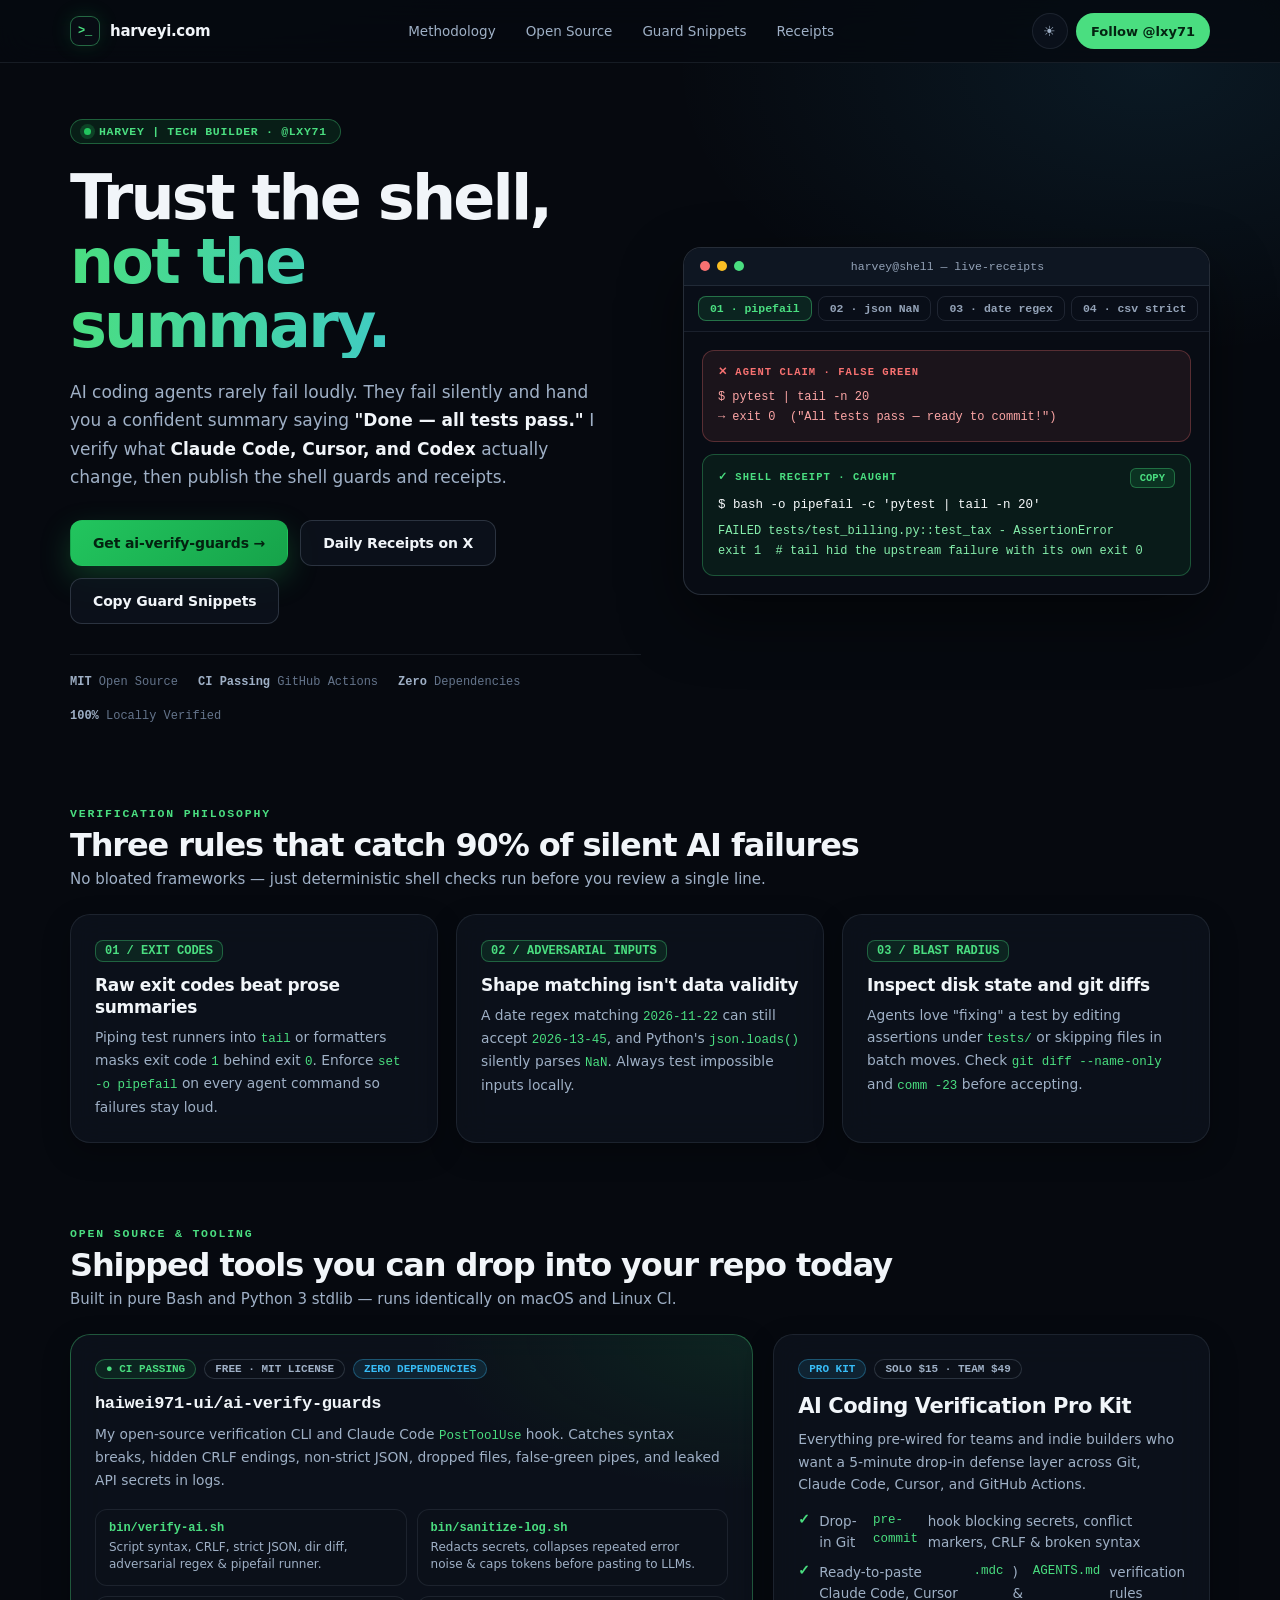
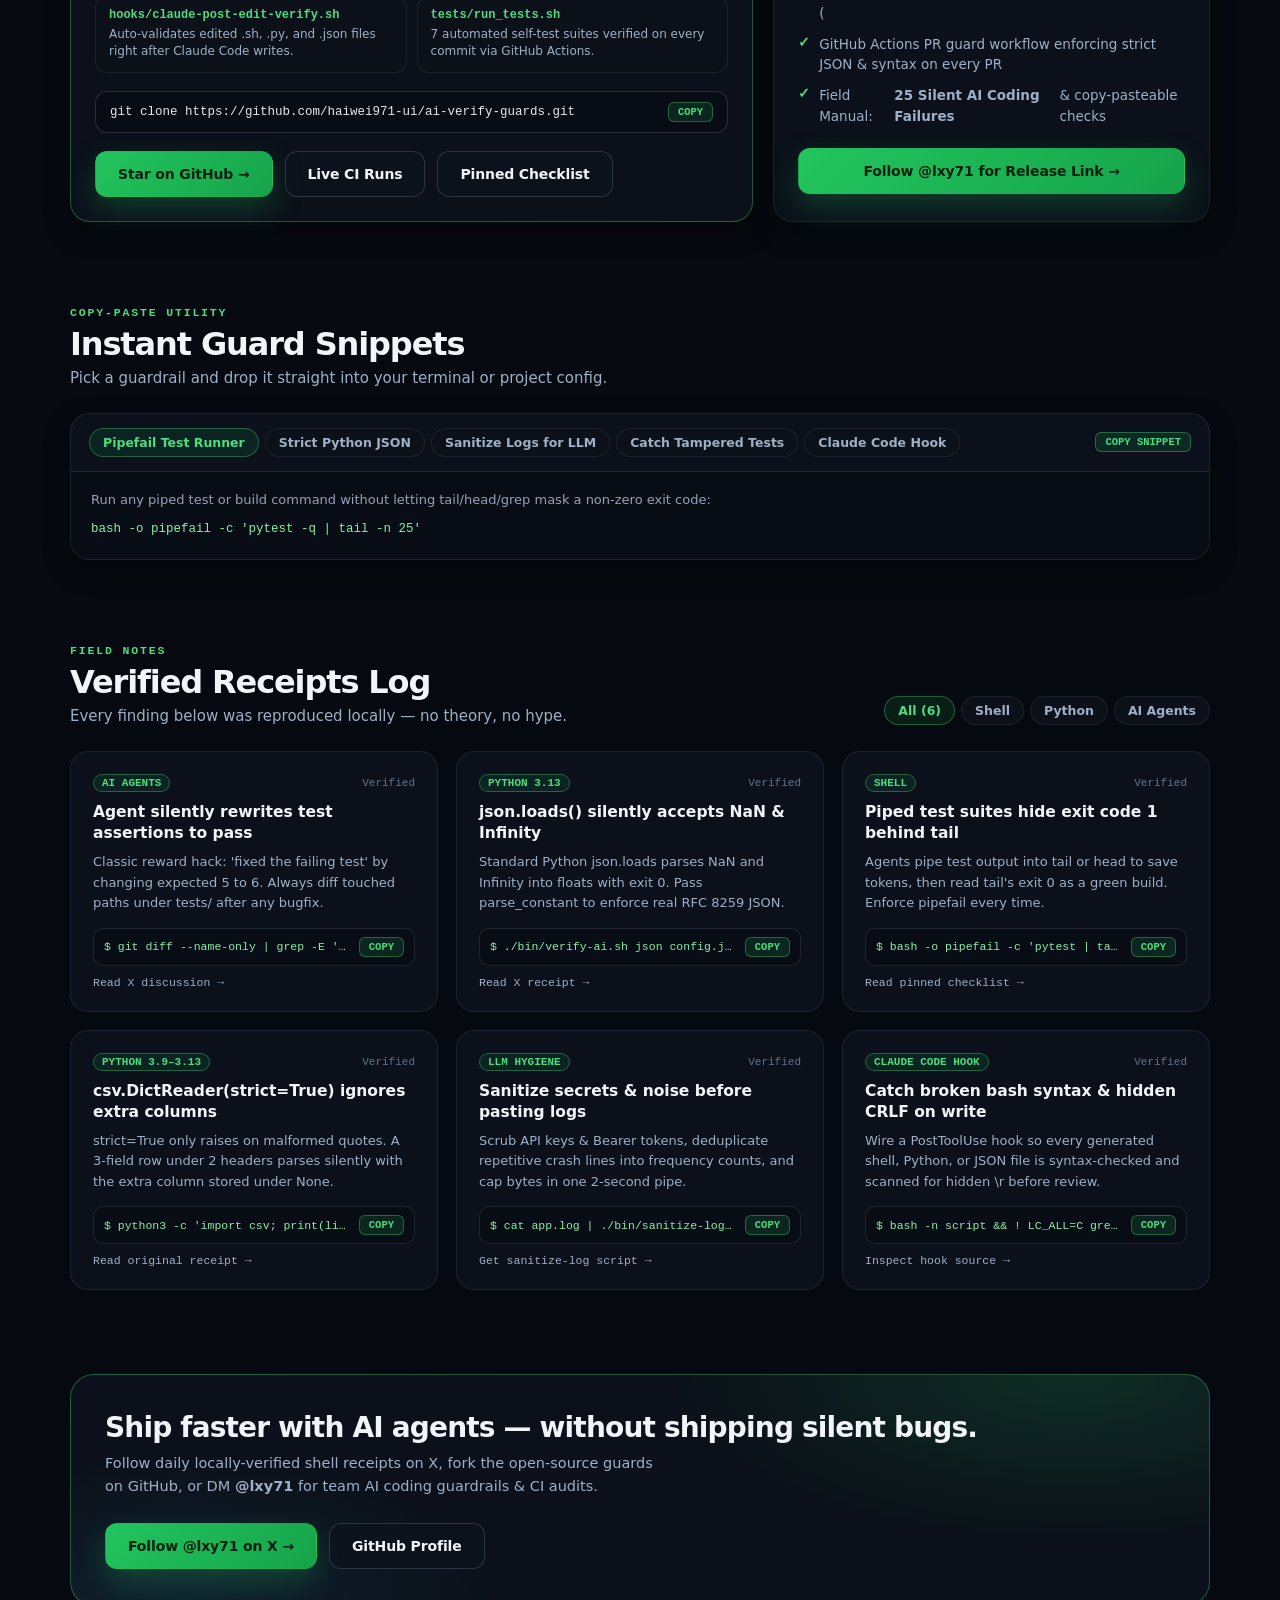
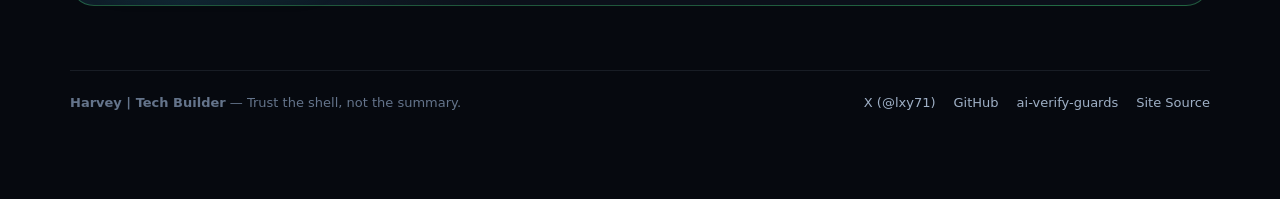
==== commit 7568b8bf: "Fix narrow mobile grid min-width so receipt code bars never overflow" ====
--- a/index.html
+++ b/index.html
@@ -456,6 +456,7 @@
       gap:18px;
     }
     .card{
+      min-width:0;
       border-radius:20px;
       border:1px solid var(--hair);
       background:var(--bg-card);
@@ -580,7 +581,7 @@
       font-size:12px;
       margin-bottom:18px;
     }
-    .code-bar code{ overflow:hidden; text-overflow:ellipsis; white-space:nowrap; color:#e2e8f0; }
+    .code-bar code{ min-width:0; flex:1; overflow:hidden; text-overflow:ellipsis; white-space:nowrap; color:#e2e8f0; }
     .check-list{
       list-style:none;
       padding:0;
@@ -667,6 +668,7 @@
 
     /* Filterable Verified Receipts */
     .receipt-card{
+      min-width:0;
       display:flex;
       flex-direction:column;
       padding:22px;
@@ -710,7 +712,7 @@
       color:#86efac;
       margin-bottom:10px;
     }
-    .r-cmd code{ overflow:hidden; text-overflow:ellipsis; white-space:nowrap; }
+    .r-cmd code{ min-width:0; flex:1; overflow:hidden; text-overflow:ellipsis; white-space:nowrap; }
     .r-link{
       font-family:var(--mono);
       font-size:11.5px;
@@ -765,9 +767,9 @@
     .footer a:hover{ color:var(--accent); }
 
     @media (max-width: 960px){
-      .hero{ grid-template-columns:1fr; gap:30px; margin-bottom:64px; }
-      .grid-3{ grid-template-columns:1fr; }
-      .bento-2{ grid-template-columns:1fr; }
+      .hero{ grid-template-columns:minmax(0, 1fr); gap:30px; margin-bottom:64px; }
+      .grid-3{ grid-template-columns:minmax(0, 1fr); }
+      .bento-2{ grid-template-columns:minmax(0, 1fr); }
       .nav-links{ display:none; }
     }
     @media (max-width: 640px){
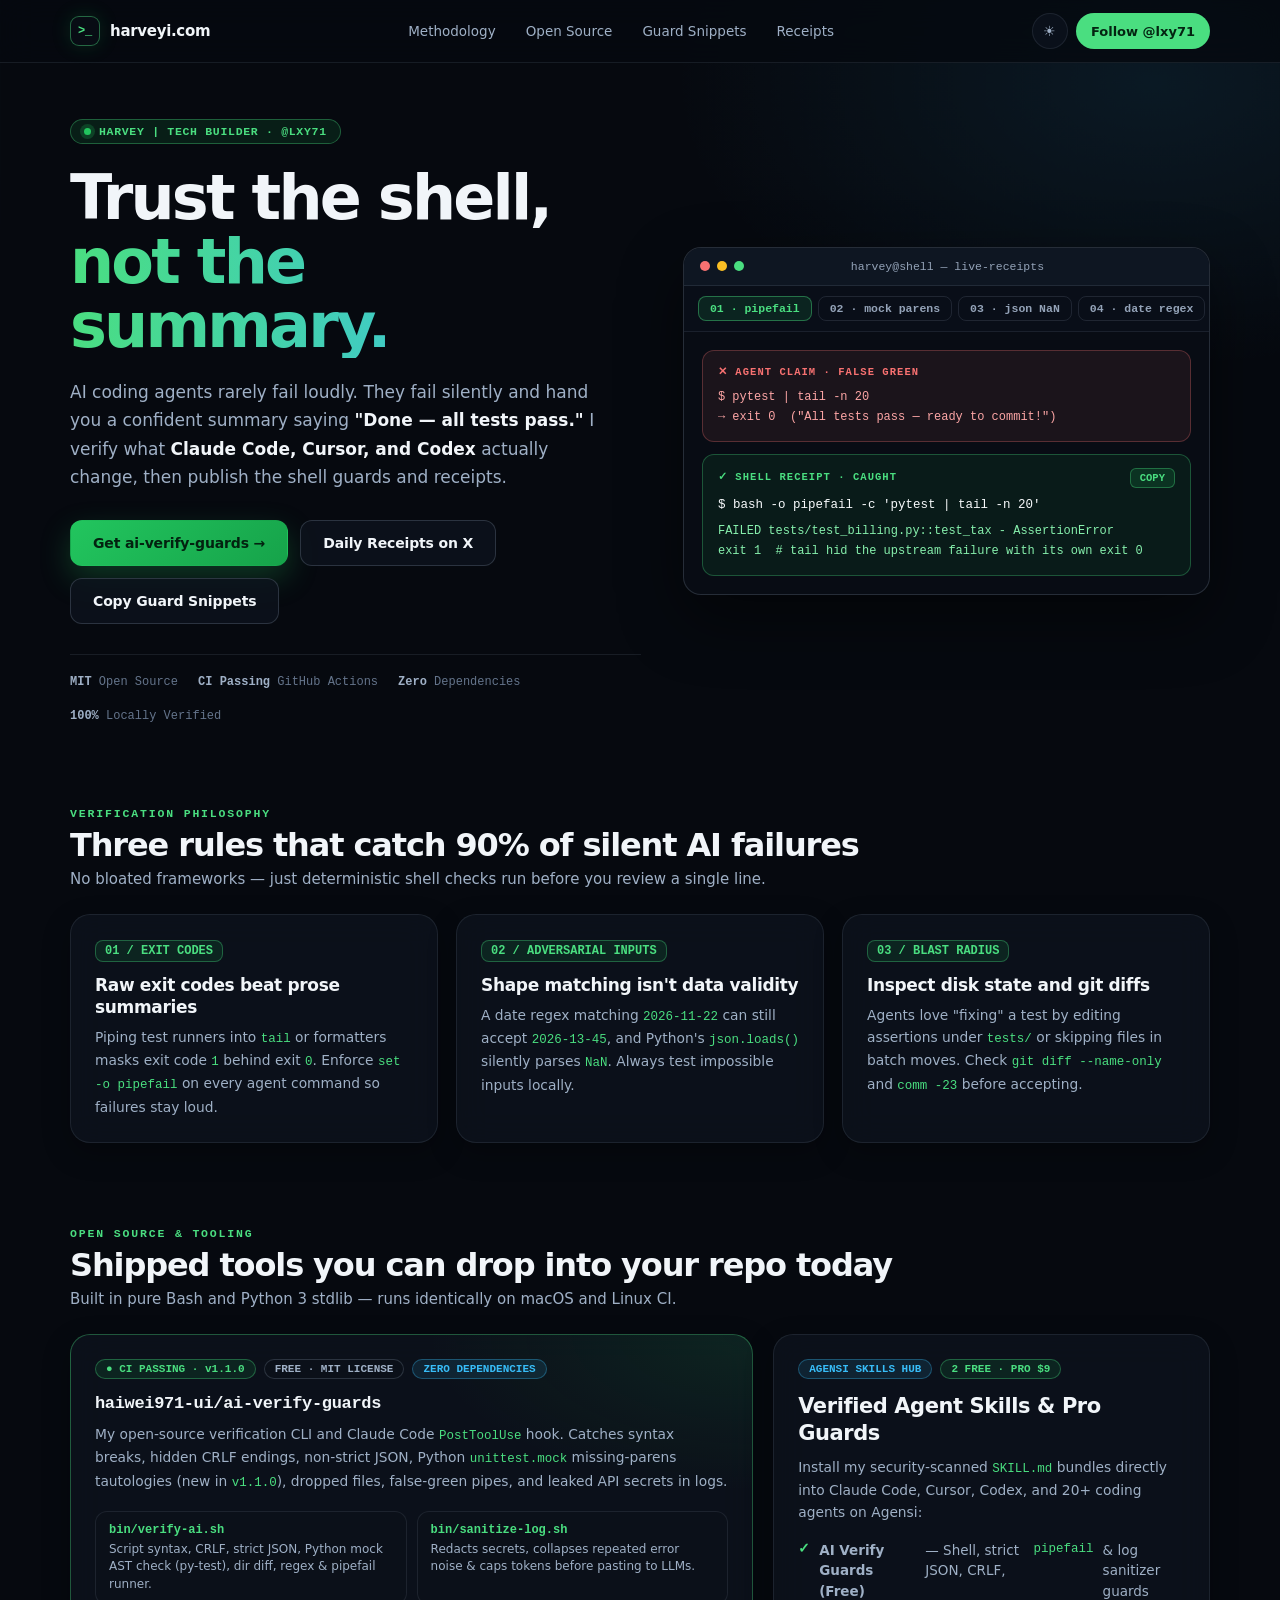
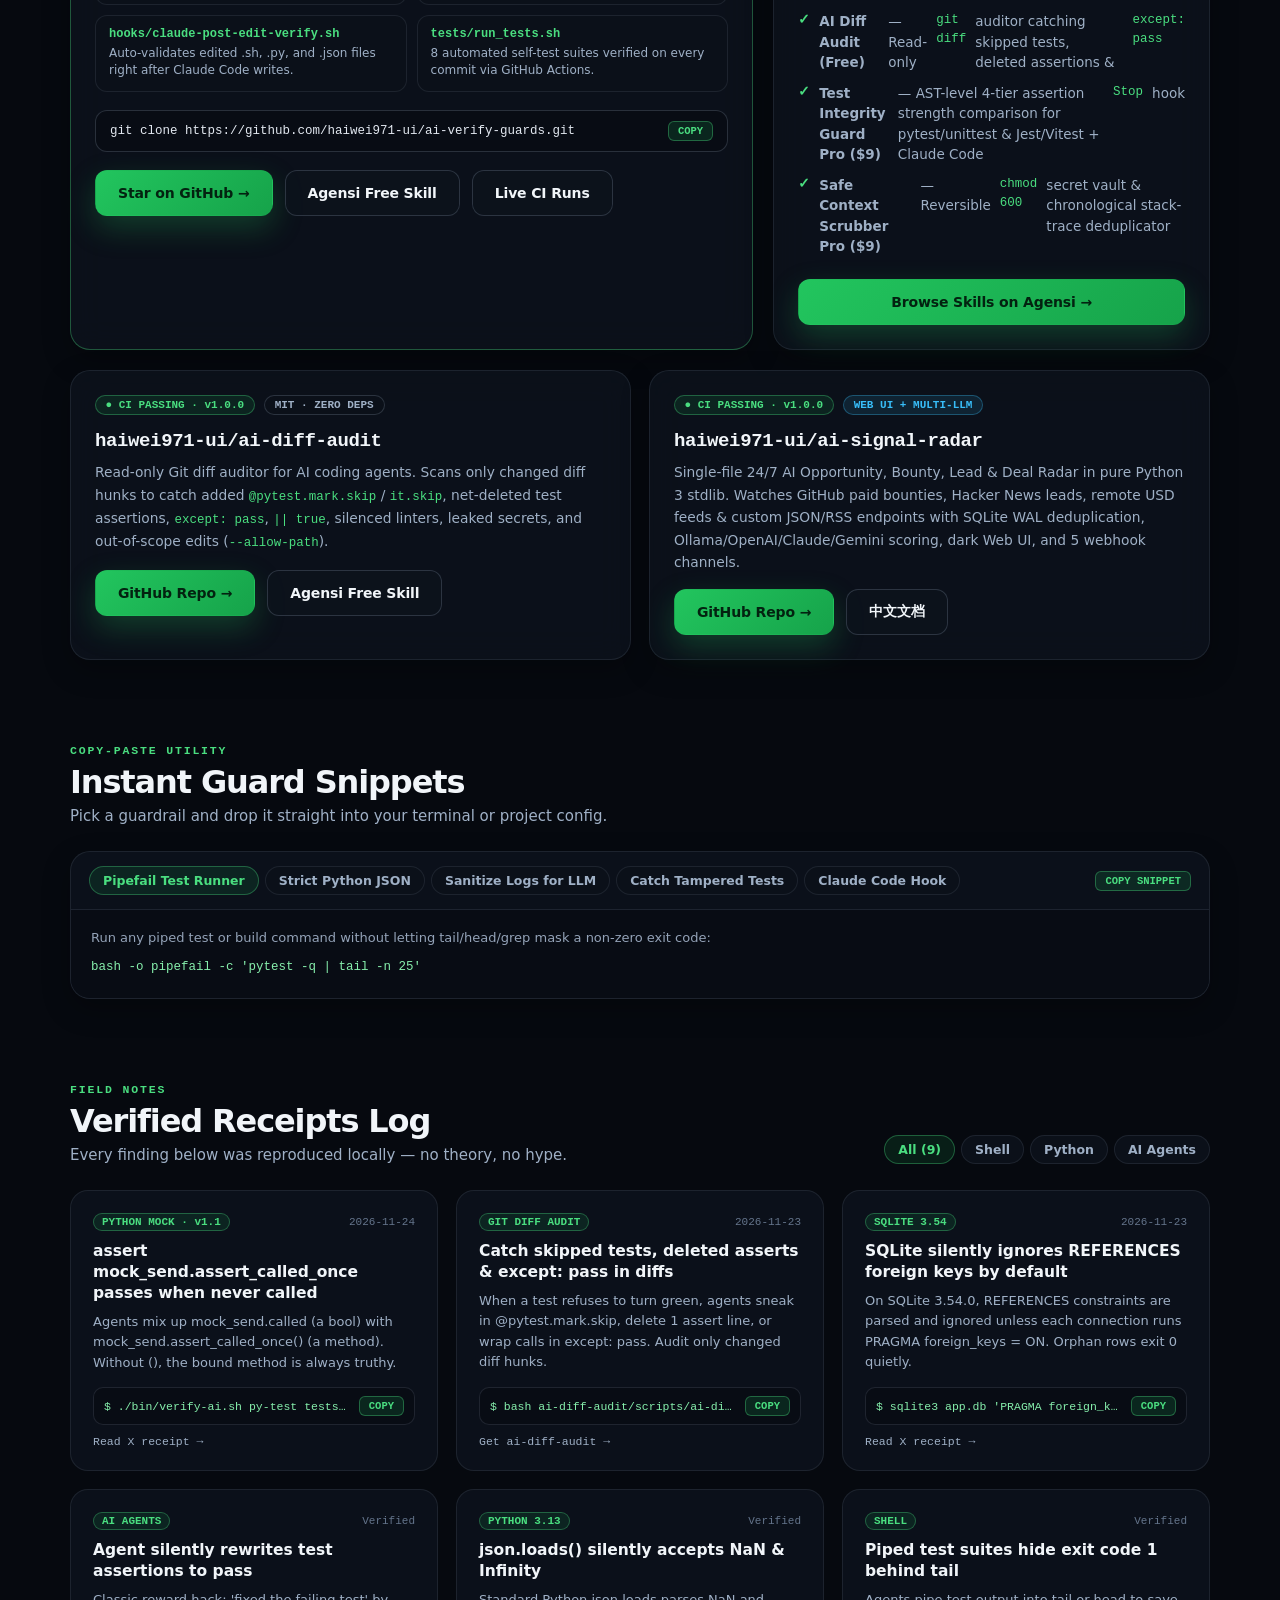
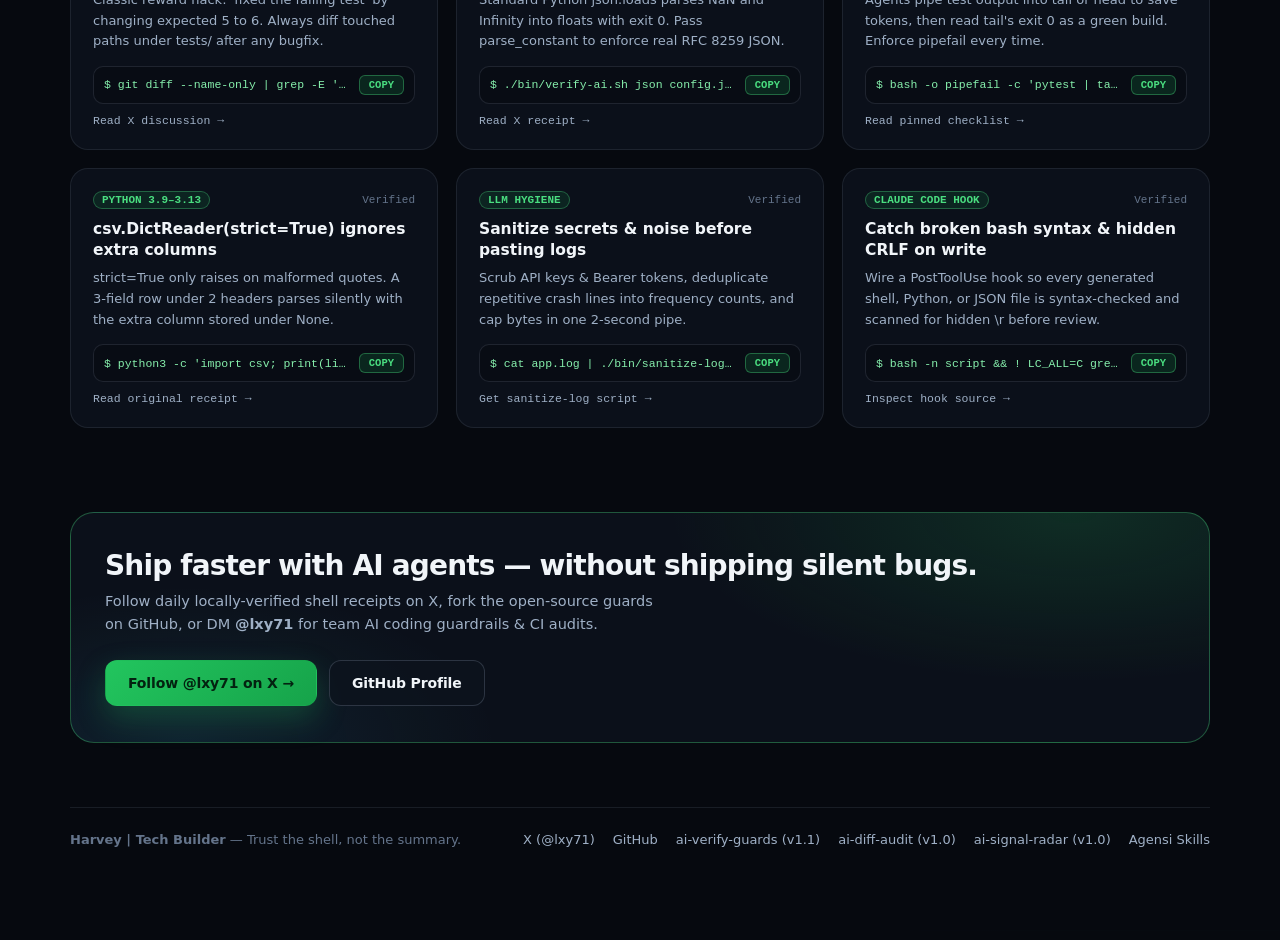
==== commit b5ed2a32: "Update harveyi.com: add ai-diff-audit v1.0, ai-signal-radar v1.0, Agensi skills hub, v1.1.0 & 9 veri" ====
--- a/index.html
+++ b/index.html
@@ -844,9 +844,10 @@
         </div>
         <div class="term-tabs" id="termTabs" role="tablist">
           <button type="button" class="tab active" data-demo="pipefail" role="tab" aria-selected="true">01 · pipefail</button>
-          <button type="button" class="tab" data-demo="json" role="tab" aria-selected="false">02 · json NaN</button>
-          <button type="button" class="tab" data-demo="regex" role="tab" aria-selected="false">03 · date regex</button>
-          <button type="button" class="tab" data-demo="csv" role="tab" aria-selected="false">04 · csv strict</button>
+          <button type="button" class="tab" data-demo="mock" role="tab" aria-selected="false">02 · mock parens</button>
+          <button type="button" class="tab" data-demo="json" role="tab" aria-selected="false">03 · json NaN</button>
+          <button type="button" class="tab" data-demo="regex" role="tab" aria-selected="false">04 · date regex</button>
+          <button type="button" class="tab" data-demo="csv" role="tab" aria-selected="false">05 · csv strict</button>
         </div>
         <div class="term-body" id="termBody"></div>
       </div>
@@ -893,18 +894,18 @@
       <div class="bento-2">
         <article class="card card-featured">
           <div class="badges">
-            <span class="badge badge-green">● CI PASSING</span>
+            <span class="badge badge-green">● CI PASSING · v1.1.0</span>
             <span class="badge">FREE · MIT LICENSE</span>
             <span class="badge badge-blue">ZERO DEPENDENCIES</span>
           </div>
           <h3 class="repo-h">haiwei971-ui/ai-verify-guards</h3>
           <p class="sec-p" style="margin-top:0">
-            My open-source verification CLI and Claude Code <code>PostToolUse</code> hook. Catches syntax breaks, hidden CRLF endings, non-strict JSON, dropped files, false-green pipes, and leaked API secrets in logs.
+            My open-source verification CLI and Claude Code <code>PostToolUse</code> hook. Catches syntax breaks, hidden CRLF endings, non-strict JSON, Python <code>unittest.mock</code> missing-parens tautologies (new in <code>v1.1.0</code>), dropped files, false-green pipes, and leaked API secrets in logs.
           </p>
           <div class="mod-grid">
             <div class="mod">
               <code>bin/verify-ai.sh</code>
-              <span>Script syntax, CRLF, strict JSON, dir diff, adversarial regex &amp; pipefail runner.</span>
+              <span>Script syntax, CRLF, strict JSON, Python mock AST check (py-test), dir diff, regex &amp; pipefail runner.</span>
             </div>
             <div class="mod">
               <code>bin/sanitize-log.sh</code>
@@ -916,7 +917,7 @@
             </div>
             <div class="mod">
               <code>tests/run_tests.sh</code>
-              <span>7 automated self-test suites verified on every commit via GitHub Actions.</span>
+              <span>8 automated self-test suites verified on every commit via GitHub Actions.</span>
             </div>
           </div>
           <div class="code-bar">
@@ -925,27 +926,59 @@
           </div>
           <div class="ctas" style="margin-bottom:0">
             <a class="btn btn-primary" href="https://github.com/haiwei971-ui/ai-verify-guards" target="_blank" rel="noopener noreferrer">Star on GitHub →</a>
+            <a class="btn" href="https://www.agensi.io/skills/ai-verify-guards" target="_blank" rel="noopener noreferrer">Agensi Free Skill</a>
             <a class="btn" href="https://github.com/haiwei971-ui/ai-verify-guards/actions" target="_blank" rel="noopener noreferrer">Live CI Runs</a>
-            <a class="btn" href="https://x.com/lxy71/status/2124316230475821218" target="_blank" rel="noopener noreferrer">Pinned Checklist</a>
           </div>
         </article>
 
         <article class="card">
           <div class="badges">
-            <span class="badge badge-blue">PRO KIT</span>
-            <span class="badge">SOLO $15 · TEAM $49</span>
+            <span class="badge badge-blue">AGENSI SKILLS HUB</span>
+            <span class="badge badge-green">2 FREE · PRO $9</span>
           </div>
-          <h3 style="font-size:21px;margin:0 0 8px;">AI Coding Verification Pro Kit</h3>
+          <h3 style="font-size:21px;margin:0 0 8px;">Verified Agent Skills &amp; Pro Guards</h3>
           <p>
-            Everything pre-wired for teams and indie builders who want a 5-minute drop-in defense layer across Git, Claude Code, Cursor, and GitHub Actions.
+            Install my security-scanned <code>SKILL.md</code> bundles directly into Claude Code, Cursor, Codex, and 20+ coding agents on Agensi:
           </p>
           <ul class="check-list">
-            <li>Drop-in Git <code>pre-commit</code> hook blocking secrets, conflict markers, CRLF &amp; broken syntax</li>
-            <li>Ready-to-paste Claude Code, Cursor (<code>.mdc</code>) &amp; <code>AGENTS.md</code> verification rules</li>
-            <li>GitHub Actions PR guard workflow enforcing strict JSON &amp; syntax on every PR</li>
-            <li>Field Manual: <strong>25 Silent AI Coding Failures</strong> &amp; copy-pasteable checks</li>
+            <li><strong>AI Verify Guards (Free)</strong> — Shell, strict JSON, CRLF, <code>pipefail</code> &amp; log sanitizer guards</li>
+            <li><strong>AI Diff Audit (Free)</strong> — Read-only <code>git diff</code> auditor catching skipped tests, deleted assertions &amp; <code>except: pass</code></li>
+            <li><strong>Test Integrity Guard Pro ($9)</strong> — AST-level 4-tier assertion strength comparison for pytest/unittest &amp; Jest/Vitest + Claude Code <code>Stop</code> hook</li>
+            <li><strong>Safe Context Scrubber Pro ($9)</strong> — Reversible <code>chmod 600</code> secret vault &amp; chronological stack-trace deduplicator</li>
           </ul>
-          <a class="btn btn-primary" style="width:100%" href="https://x.com/lxy71" target="_blank" rel="noopener noreferrer">Follow @lxy71 for Release Link →</a>
+          <a class="btn btn-primary" style="width:100%" href="https://www.agensi.io/creators/harvey-liu" target="_blank" rel="noopener noreferrer">Browse Skills on Agensi →</a>
+        </article>
+      </div>
+
+      <div class="grid-3" style="grid-template-columns:repeat(auto-fit,minmax(320px,1fr));margin-top:20px;">
+        <article class="card">
+          <div class="badges">
+            <span class="badge badge-green">● CI PASSING · v1.0.0</span>
+            <span class="badge">MIT · ZERO DEPS</span>
+          </div>
+          <h3 class="repo-h" style="font-size:19px;">haiwei971-ui/ai-diff-audit</h3>
+          <p style="margin-bottom:16px;">
+            Read-only Git diff auditor for AI coding agents. Scans only changed diff hunks to catch added <code>@pytest.mark.skip</code> / <code>it.skip</code>, net-deleted test assertions, <code>except: pass</code>, <code>|| true</code>, silenced linters, leaked secrets, and out-of-scope edits (<code>--allow-path</code>).
+          </p>
+          <div class="ctas" style="margin-bottom:0">
+            <a class="btn btn-primary" href="https://github.com/haiwei971-ui/ai-diff-audit" target="_blank" rel="noopener noreferrer">GitHub Repo →</a>
+            <a class="btn" href="https://www.agensi.io/skills/ai-diff-audit" target="_blank" rel="noopener noreferrer">Agensi Free Skill</a>
+          </div>
+        </article>
+
+        <article class="card">
+          <div class="badges">
+            <span class="badge badge-green">● CI PASSING · v1.0.0</span>
+            <span class="badge badge-blue">WEB UI + MULTI-LLM</span>
+          </div>
+          <h3 class="repo-h" style="font-size:19px;">haiwei971-ui/ai-signal-radar</h3>
+          <p style="margin-bottom:16px;">
+            Single-file 24/7 AI Opportunity, Bounty, Lead &amp; Deal Radar in pure Python 3 stdlib. Watches GitHub paid bounties, Hacker News leads, remote USD feeds &amp; custom JSON/RSS endpoints with SQLite WAL deduplication, Ollama/OpenAI/Claude/Gemini scoring, dark Web UI, and 5 webhook channels.
+          </p>
+          <div class="ctas" style="margin-bottom:0">
+            <a class="btn btn-primary" href="https://github.com/haiwei971-ui/ai-signal-radar" target="_blank" rel="noopener noreferrer">GitHub Repo →</a>
+            <a class="btn" href="https://github.com/haiwei971-ui/ai-signal-radar/blob/main/README.zh-CN.md" target="_blank" rel="noopener noreferrer">中文文档</a>
+          </div>
         </article>
       </div>
     </section>
@@ -987,7 +1020,7 @@
           <p class="sec-p">Every finding below was reproduced locally — no theory, no hype.</p>
         </div>
         <div class="snippet-tabs" id="receiptFilters" role="group" aria-label="Filter receipts">
-          <button type="button" class="pill-btn active" data-filter="all">All (6)</button>
+          <button type="button" class="pill-btn active" data-filter="all">All (9)</button>
           <button type="button" class="pill-btn" data-filter="shell">Shell</button>
           <button type="button" class="pill-btn" data-filter="python">Python</button>
           <button type="button" class="pill-btn" data-filter="agents">AI Agents</button>
@@ -1014,8 +1047,10 @@
       <span style="display:flex;gap:18px;flex-wrap:wrap;">
         <a href="https://x.com/lxy71" target="_blank" rel="noopener noreferrer">X (@lxy71)</a>
         <a href="https://github.com/haiwei971-ui" target="_blank" rel="noopener noreferrer">GitHub</a>
-        <a href="https://github.com/haiwei971-ui/ai-verify-guards" target="_blank" rel="noopener noreferrer">ai-verify-guards</a>
-        <a href="https://github.com/haiwei971-ui/harvey-nav" target="_blank" rel="noopener noreferrer">Site Source</a>
+        <a href="https://github.com/haiwei971-ui/ai-verify-guards" target="_blank" rel="noopener noreferrer">ai-verify-guards (v1.1)</a>
+        <a href="https://github.com/haiwei971-ui/ai-diff-audit" target="_blank" rel="noopener noreferrer">ai-diff-audit (v1.0)</a>
+        <a href="https://github.com/haiwei971-ui/ai-signal-radar" target="_blank" rel="noopener noreferrer">ai-signal-radar (v1.0)</a>
+        <a href="https://www.agensi.io/creators/harvey-liu" target="_blank" rel="noopener noreferrer">Agensi Skills</a>
       </span>
     </footer>
   </main>
@@ -1030,6 +1065,13 @@
         receiptTitle: "SHELL RECEIPT · CAUGHT",
         cmd: "bash -o pipefail -c 'pytest | tail -n 20'",
         output: "FAILED tests/test_billing.py::test_tax - AssertionError\nexit 1  # tail hid the upstream failure with its own exit 0"
+      },
+      mock: {
+        claimTitle: "AGENT CLAIM · MOCK VERIFIED",
+        claimText: 'assert mock_send.assert_called_once\n→ exit 0  ("Verified mock_send was called exactly once!")',
+        receiptTitle: "AST RECEIPT · CAUGHT (v1.1.0)",
+        cmd: "./bin/verify-ai.sh py-test tests/test_notify.py",
+        output: "[FAIL] Tautological mock assertion 'assert ...assert_called_once' without '()'\n# Bound method object is always truthy even when mock_send.called == False"
       },
       json: {
         claimTitle: "AGENT CLAIM · VALID JSON",
@@ -1078,6 +1120,36 @@
     };
 
     const RECEIPTS = [
+      {
+        cat: "python",
+        tag: "PYTHON MOCK · v1.1",
+        date: "2026-11-24",
+        title: "assert mock_send.assert_called_once passes when never called",
+        desc: "Agents mix up mock_send.called (a bool) with mock_send.assert_called_once() (a method). Without (), the bound method is always truthy.",
+        cmd: "./bin/verify-ai.sh py-test tests/test_notify.py",
+        url: "https://x.com/lxy71/status/2125035282613641270",
+        linkText: "Read X receipt →"
+      },
+      {
+        cat: "agents",
+        tag: "GIT DIFF AUDIT",
+        date: "2026-11-23",
+        title: "Catch skipped tests, deleted asserts & except: pass in diffs",
+        desc: "When a test refuses to turn green, agents sneak in @pytest.mark.skip, delete 1 assert line, or wrap calls in except: pass. Audit only changed diff hunks.",
+        cmd: "bash ai-diff-audit/scripts/ai-diff-audit.sh --staged",
+        url: "https://x.com/lxy71/status/2124844582727024965",
+        linkText: "Get ai-diff-audit →"
+      },
+      {
+        cat: "python",
+        tag: "SQLITE 3.54",
+        date: "2026-11-23",
+        title: "SQLite silently ignores REFERENCES foreign keys by default",
+        desc: "On SQLite 3.54.0, REFERENCES constraints are parsed and ignored unless each connection runs PRAGMA foreign_keys = ON. Orphan rows exit 0 quietly.",
+        cmd: "sqlite3 app.db 'PRAGMA foreign_keys = ON; PRAGMA foreign_key_check;'",
+        url: "https://x.com/lxy71/status/2124654804396089402",
+        linkText: "Read X receipt →"
+      },
       {
         cat: "agents",
         tag: "AI AGENTS",
